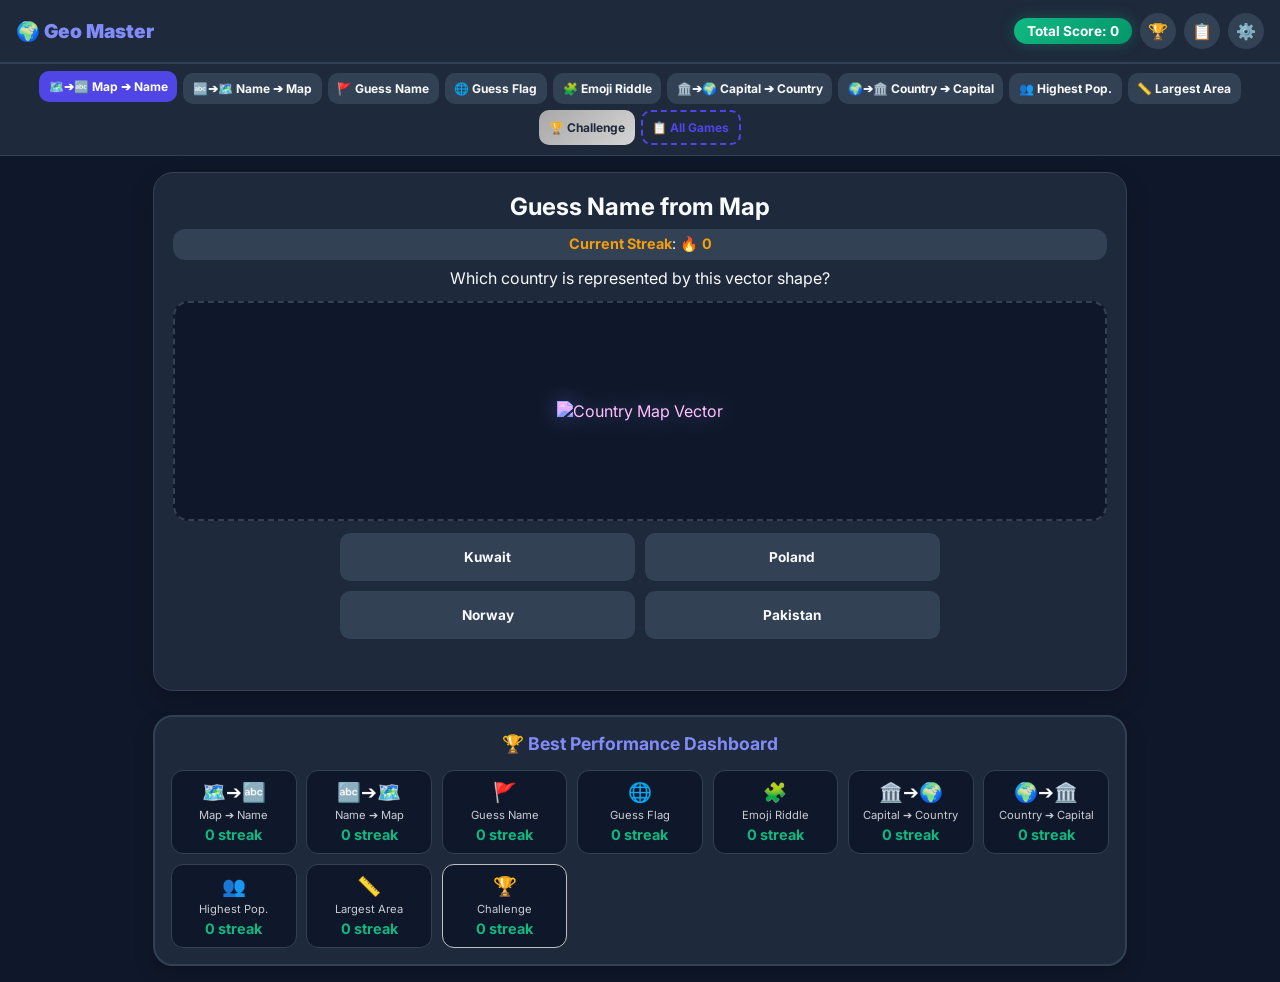
==== index.html @ c0474777 "Update index.html" ====
<!DOCTYPE html>
<html lang="en" dir="ltr">
<head>
    <meta charset="UTF-8">
    <meta name="viewport" content="width=device-width, initial-scale=1.0">
    <meta name="description" content="Master geography with interactive quizzes! Guess countries from maps, flags, capitals, and emoji riddles.">
    <meta name="theme-color" content="#4f46e5">
    <meta name="mobile-web-app-capable" content="yes">
    <meta name="apple-mobile-web-app-capable" content="yes">
    <meta name="apple-mobile-web-app-status-bar-style" content="black-translucent">
    <meta name="apple-mobile-web-app-title" content="Geo Master">
    <link rel="manifest" href="/manifest.json">
    <link rel="icon" type="image/svg+xml" href="data:image/svg+xml,<svg xmlns='http://www.w3.org/2000/svg' viewBox='0 0 192 192'><rect fill='%234f46e5' width='192' height='192' rx='45'/><text x='50%' y='50%' font-size='100' fill='white' text-anchor='middle' dominant-baseline='middle' font-family='Arial'>🌍</text></svg>">
    <link rel="apple-touch-icon" href="data:image/svg+xml,<svg xmlns='http://www.w3.org/2000/svg' viewBox='0 0 192 192'><rect fill='%234f46e5' width='192' height='192' rx='45'/><text x='50%' y='50%' font-size='100' fill='white' text-anchor='middle' dominant-baseline='middle' font-family='Arial'>🌍</text></svg>">
    <title>Geo Master</title>
    <link rel="preconnect" href="https://cdn.jsdelivr.net" crossorigin>
    <link rel="preconnect" href="https://flagcdn.com" crossorigin>
    <link href="https://fonts.googleapis.com/css2?family=Tajawal:wght@400;700;900&family=Inter:wght@400;600;800&display=swap" rel="stylesheet" />
    
    <style>
        :root {
            --primary: #4f46e5;
            --primary-hover: #4338ca;
            --bg-dark: #0f172a;
            --card-bg: #1e293b;
            --text-light: #f8fafc;
            --accent: #10b981;
            --danger: #ef4444;
            --warning: #f59e0b;
            --silver: #c0c0c0;
            --border-color: #334155;
            --modal-bg: #1e293b;
            --font-family: 'Inter', 'Tajawal', sans-serif;
        }

        body.light-mode {
            --bg-dark: #f1f5f9;
            --card-bg: #ffffff;
            --text-light: #0f172a;
            --border-color: #cbd5e1;
            --modal-bg: #ffffff;
        }

        * {
            box-sizing: border-box;
            margin: 0;
            padding: 0;
            font-family: var(--font-family);
        }

        body {
            background-color: var(--bg-dark);
            color: var(--text-light);
            min-height: 100vh;
            display: flex;
            flex-direction: column;
            transition: background-color 0.3s, color 0.3s;
        }

        header {
            background-color: var(--card-bg);
            padding: 0.8rem 1rem;
            display: flex;
            justify-content: space-between;
            align-items: center;
            box-shadow: 0 4px 6px -1px rgba(0, 0, 0, 0.2);
            border-bottom: 2px solid var(--border-color);
            gap: 8px;
            flex-wrap: wrap;
        }

        .logo {
            font-size: 1.2rem;
            font-weight: 900;
            color: #818cf8;
            display: flex;
            align-items: center;
            gap: 6px;
            white-space: nowrap;
        }

        .header-actions {
            display: flex;
            align-items: center;
            gap: 8px;
            flex-wrap: wrap;
        }

        .score-board {
            background: linear-gradient(135deg, #10b981, #059669);
            padding: 0.3rem 0.8rem;
            border-radius: 50px;
            font-weight: bold;
            font-size: 0.85rem;
            color: #fff;
            box-shadow: 0 0 15px rgba(16, 185, 129, 0.3);
            white-space: nowrap;
        }

        .settings-btn {
            background-color: var(--border-color);
            color: var(--text-light);
            border: none;
            width: 36px;
            height: 36px;
            border-radius: 50%;
            font-size: 1rem;
            cursor: pointer;
            display: flex;
            align-items: center;
            justify-content: center;
            transition: transform 0.3s, background-color 0.3s;
            flex-shrink: 0;
        }

        .settings-btn:hover {
            transform: rotate(45deg);
            background-color: var(--primary);
            color: #fff;
        }

        .settings-btn.achievements-btn:hover {
            transform: scale(1.1) rotate(0deg);
            background-color: #f59e0b;
        }

        nav {
            display: flex;
            justify-content: center;
            gap: 6px;
            padding: 0.6rem 0.5rem;
            background-color: var(--card-bg);
            flex-wrap: wrap;
            border-bottom: 1px solid var(--border-color);
        }

        .nav-btn {
            background-color: var(--border-color);
            color: var(--text-light);
            border: none;
            padding: 0.5rem 0.6rem;
            border-radius: 10px;
            cursor: pointer;
            font-weight: bold;
            font-size: 0.75rem;
            transition: all 0.3s ease;
            flex: 0 1 auto;
            min-width: 60px;
            text-align: center;
        }

        .nav-btn:hover, .nav-btn.active {
            background-color: var(--primary);
            color: #fff;
            transform: translateY(-2px);
        }

        .nav-btn.nav-btn-menu {
            background-color: transparent;
            border: 2px dashed var(--primary);
            color: var(--primary);
        }

        .nav-btn.nav-btn-menu:hover {
            background-color: var(--primary);
            color: #fff;
            border-style: solid;
        }

        .nav-btn.silver-btn {
            background: linear-gradient(135deg, #a8a8a8, #d4d4d4);
            color: #1e293b;
        }
        .nav-btn.silver-btn:hover,
        .nav-btn.silver-btn.active {
            background: linear-gradient(135deg, #b0b0b0, #e0e0e0);
            color: #0f172a;
            transform: translateY(-2px);
        }

        .games-search-input {
            width: 100%;
            padding: 0.7rem 1rem;
            border-radius: 10px;
            border: 1px solid var(--border-color);
            background-color: var(--bg-dark);
            color: var(--text-light);
            font-size: 0.95rem;
            margin-bottom: 1rem;
        }

        .game-list-item {
            display: flex;
            align-items: center;
            justify-content: space-between;
            background-color: var(--bg-dark);
            border: 1px solid var(--border-color);
            border-radius: 12px;
            padding: 0.8rem 1rem;
            cursor: pointer;
            transition: all 0.2s;
        }

        .game-list-item:hover {
            border-color: var(--primary);
        }

        .game-list-item .game-name {
            font-weight: bold;
            font-size: 0.95rem;
        }

        .fav-star {
            font-size: 1.4rem;
            cursor: pointer;
            line-height: 1;
            padding: 2px 6px;
        }

        .no-results-msg {
            text-align: center;
            opacity: 0.7;
            padding: 1rem;
        }

        .reset-data-btn {
            background-color: transparent;
            color: var(--danger);
            border: 1.5px solid var(--danger);
            padding: 0.4rem 0.9rem;
            border-radius: 10px;
            font-size: 0.75rem;
            font-weight: bold;
            cursor: pointer;
            transition: all 0.2s;
        }

        .reset-data-btn:hover {
            background-color: var(--danger);
            color: #fff;
        }

        main {
            flex: 1;
            padding: 1rem 0.8rem;
            max-width: 1000px;
            margin: 0 auto;
            width: 100%;
        }

        .game-section {
            display: none;
            background-color: var(--card-bg);
            padding: 1.2rem;
            border-radius: 20px;
            box-shadow: 0 10px 25px rgba(0,0,0,0.2);
            text-align: center;
            margin-bottom: 1.5rem;
            border: 1px solid var(--border-color);
        }

        .game-section.active {
            display: block;
            animation: fadeIn 0.4s ease;
        }

        @keyframes fadeIn {
            from { opacity: 0; transform: translateY(8px); }
            to { opacity: 1; transform: translateY(0); }
        }

        .stats-bar {
            display: flex;
            justify-content: center;
            gap: 15px;
            margin: 0.5rem 0;
            font-size: 0.9rem;
            background-color: var(--border-color);
            padding: 0.4rem 1rem;
            border-radius: 12px;
            flex-wrap: wrap;
        }

        .stat-item span {
            color: var(--warning);
            font-weight: bold;
        }

        .best-performance-card {
            background-color: var(--card-bg);
            border: 2px solid var(--border-color);
            border-radius: 20px;
            padding: 1rem;
            margin-top: 1rem;
            box-shadow: 0 8px 20px rgba(0,0,0,0.2);
        }

        .best-performance-card h3 {
            color: #818cf8;
            margin-bottom: 1rem;
            text-align: center;
            font-size: 1.1rem;
        }

        .perf-grid {
            display: grid;
            grid-template-columns: repeat(auto-fit, minmax(110px, 1fr));
            gap: 0.6rem;
        }

        .perf-item {
            background: var(--bg-dark);
            border: 1px solid var(--border-color);
            padding: 0.6rem 0.3rem;
            border-radius: 12px;
            text-align: center;
            display: flex;
            flex-direction: column;
            align-items: center;
            justify-content: center;
            gap: 4px;
        }

        .perf-item .icon { font-size: 1.2rem; }
        .perf-item .title { font-size: 0.7rem; opacity: 0.8; }
        .perf-item .value { font-size: 0.9rem; font-weight: bold; color: var(--accent); }

        .vector-map-display {
            width: 100%;
            height: 220px;
            background-color: var(--bg-dark);
            border-radius: 15px;
            border: 2px dashed var(--border-color);
            display: flex;
            align-items: center;
            justify-content: center;
            padding: 1rem;
            margin-top: 0.8rem;
        }

        .vector-map-display img {
            max-width: 100%;
            max-height: 100%;
            filter: drop-shadow(0px 0px 10px rgba(99, 102, 241, 0.4)) invert(0.2) sepia(1) saturate(5) hue-rotate(200deg);
            object-fit: contain;
        }

        .quiz-card {
            display: flex;
            flex-direction: column;
            align-items: center;
            gap: 1rem;
        }

        .flag-img {
            width: 140px;
            height: 90px;
            object-fit: cover;
            border-radius: 10px;
            box-shadow: 0 4px 10px rgba(0,0,0,0.2);
            border: 2px solid var(--border-color);
        }

        .emoji-hint {
            font-size: 2.2rem;
            letter-spacing: 4px;
            background: var(--border-color);
            padding: 0.6rem 1.2rem;
            border-radius: 16px;
            word-break: break-all;
        }

        .options-grid {
            display: grid;
            grid-template-columns: repeat(2, 1fr);
            gap: 0.6rem;
            width: 100%;
            max-width: 600px;
            margin-top: 0.6rem;
        }

        .options-grid.grid-6 {
            grid-template-columns: repeat(3, 1fr);
        }

        .map-options-grid {
            display: grid;
            grid-template-columns: repeat(2, 1fr);
            gap: 0.8rem;
            width: 100%;
            max-width: 600px;
            margin-top: 0.8rem;
        }

        .map-options-grid.grid-6 {
            grid-template-columns: repeat(3, 1fr);
        }

        .map-option-card {
            background-color: var(--bg-dark);
            border: 2px solid var(--border-color);
            border-radius: 12px;
            height: 120px;
            cursor: pointer;
            overflow: hidden;
            transition: all 0.2s ease;
            display: flex;
            align-items: center;
            justify-content: center;
            padding: 0.8rem;
        }

        .map-option-card img {
            max-width: 85%;
            max-height: 85%;
            object-fit: contain;
            filter: drop-shadow(0px 0px 6px rgba(255,255,255,0.2)) invert(0.1) hue-rotate(180deg);
        }

        .map-option-card:hover {
            transform: scale(1.03);
            border-color: var(--primary);
        }

        .map-option-card.correct { border-color: var(--accent) !important; background-color: rgba(16, 185, 129, 0.15); }
        .map-option-card.wrong { border-color: var(--danger) !important; opacity: 0.5; }

        .option-btn {
            background-color: var(--border-color);
            color: var(--text-light);
            border: 2px solid var(--border-color);
            padding: 0.6rem 0.3rem;
            border-radius: 10px;
            font-size: 0.85rem;
            font-weight: bold;
            cursor: pointer;
            transition: all 0.2s;
            display: flex;
            align-items: center;
            justify-content: center;
            min-height: 48px;
            word-break: break-word;
        }

        .option-btn:hover {
            border-color: var(--primary);
        }

        .option-btn.correct { background-color: var(--accent) !important; color: #fff !important; }
        .option-btn.wrong { background-color: var(--danger) !important; color: #fff !important; }

        .option-btn img {
            width: 60px;
            height: 38px;
            object-fit: cover;
            border-radius: 6px;
        }

        .feedback {
            min-height: 22px;
            font-weight: bold;
            font-size: 1rem;
            margin-top: 0.6rem;
        }

        .btn-next {
            background-color: var(--primary);
            color: white;
            border: none;
            padding: 0.6rem 1.5rem;
            border-radius: 10px;
            font-size: 0.9rem;
            cursor: pointer;
            margin-top: 0.6rem;
            display: none;
            font-weight: bold;
        }

        .modal-overlay {
            position: fixed;
            top: 0;
            left: 0;
            width: 100%;
            height: 100%;
            background: rgba(0, 0, 0, 0.6);
            backdrop-filter: blur(4px);
            display: none;
            justify-content: center;
            align-items: center;
            z-index: 1000;
            padding: 1rem;
        }

        .modal-overlay.active {
            display: flex;
        }

        .modal-card {
            background-color: var(--modal-bg);
            border-radius: 20px;
            width: 100%;
            max-width: 500px;
            border: 2px solid var(--border-color);
            box-shadow: 0 15px 30px rgba(0,0,0,0.3);
            overflow: hidden;
            display: flex;
            flex-direction: column;
            max-height: 90vh;
        }

        .modal-header {
            padding: 0.8rem 1rem;
            background-color: var(--border-color);
            display: flex;
            justify-content: space-between;
            align-items: center;
            flex-shrink: 0;
        }

        .modal-header h3 {
            display: flex;
            align-items: center;
            gap: 8px;
            font-size: 1rem;
        }

        .close-modal-btn {
            background: none;
            border: none;
            color: var(--text-light);
            font-size: 1.3rem;
            cursor: pointer;
        }

        .settings-tabs {
            display: flex;
            border-bottom: 1px solid var(--border-color);
            background-color: var(--card-bg);
            flex-shrink: 0;
            flex-wrap: wrap;
        }

        .tab-btn {
            flex: 1;
            padding: 0.6rem 0.3rem;
            border: none;
            background: none;
            color: var(--text-light);
            font-weight: bold;
            font-size: 0.75rem;
            cursor: pointer;
            opacity: 0.7;
            border-bottom: 3px solid transparent;
            min-width: 50px;
        }

        .tab-btn.active {
            opacity: 1;
            border-color: var(--primary);
            color: var(--primary);
        }

        .settings-content {
            padding: 1rem;
            max-height: 55vh;
            overflow-y: auto;
        }

        .tab-pane {
            display: none;
        }

        .tab-pane.active {
            display: flex;
            flex-direction: column;
            gap: 0.8rem;
        }

        .setting-row {
            display: flex;
            justify-content: space-between;
            align-items: center;
            padding-bottom: 0.6rem;
            border-bottom: 1px dashed var(--border-color);
            gap: 10px;
            flex-wrap: wrap;
        }

        .setting-row label {
            font-weight: bold;
            font-size: 0.85rem;
        }

        .setting-control select, .setting-control input[type="color"] {
            padding: 0.3rem 0.5rem;
            border-radius: 8px;
            border: 1px solid var(--border-color);
            background-color: var(--bg-dark);
            color: var(--text-light);
            font-weight: bold;
            cursor: pointer;
            font-size: 0.8rem;
        }

        .setting-control input[type="color"] {
            width: 40px;
            height: 28px;
            padding: 2px;
        }

        .timer-display {
            font-size: 1.6rem;
            font-weight: bold;
            color: var(--warning);
            margin: 0.3rem 0;
        }

        .achievements-summary {
            text-align: center;
            margin-bottom: 0.8rem;
            font-weight: bold;
            color: var(--accent);
            font-size: 1rem;
        }

        .achievement-item {
            display: flex;
            align-items: flex-start;
            gap: 10px;
            background-color: var(--bg-dark);
            border: 1px solid var(--border-color);
            border-radius: 12px;
            padding: 0.7rem 0.9rem;
            margin-bottom: 0.6rem;
            transition: all 0.2s;
        }

        .achievement-item.unlocked {
            border-color: var(--accent);
            background: linear-gradient(135deg, rgba(16,185,129,0.08), transparent);
        }

        .achievement-item.locked {
            opacity: 0.55;
        }

        .achievement-icon {
            font-size: 1.5rem;
            flex-shrink: 0;
            width: 36px;
            height: 36px;
            display: flex;
            align-items: center;
            justify-content: center;
            background: var(--border-color);
            border-radius: 10px;
        }

        .achievement-item.unlocked .achievement-icon {
            background: rgba(16,185,129,0.2);
        }

        .achievement-info {
            flex: 1;
            text-align: start;
        }

        .achievement-title {
            font-weight: bold;
            font-size: 0.85rem;
            margin-bottom: 2px;
        }

        .achievement-desc {
            font-size: 0.7rem;
            opacity: 0.8;
            line-height: 1.3;
        }

        .achievement-status {
            font-size: 0.7rem;
            margin-top: 3px;
            font-weight: bold;
        }

        .achievement-status.unlocked-text { color: var(--accent); }
        .achievement-status.locked-text { color: var(--warning); }

        .ach-toast {
            position: fixed;
            bottom: 24px;
            left: 50%;
            transform: translateX(-50%) translateY(100px);
            background: linear-gradient(135deg, #10b981, #059669);
            color: white;
            padding: 0.8rem 1.2rem;
            border-radius: 14px;
            font-weight: bold;
            box-shadow: 0 8px 25px rgba(16,185,129,0.4);
            z-index: 2000;
            opacity: 0;
            transition: all 0.4s cubic-bezier(0.34, 1.56, 0.64, 1);
            pointer-events: none;
            max-width: 90%;
            text-align: center;
            font-size: 0.9rem;
        }

        .ach-toast.show {
            transform: translateX(-50%) translateY(0);
            opacity: 1;
        }

        .challenge-step {
            background: var(--bg-dark);
            border-radius: 12px;
            padding: 0.8rem;
            margin-bottom: 0.6rem;
            border: 1px solid var(--border-color);
        }

        .challenge-step .step-title {
            font-weight: bold;
            color: var(--silver);
            font-size: 0.9rem;
            margin-bottom: 0.4rem;
        }

        @media (max-width: 768px) {
            .options-grid.grid-6 { grid-template-columns: repeat(2, 1fr); }
            .map-options-grid.grid-6 { grid-template-columns: repeat(2, 1fr); }
            .map-options-grid { grid-template-columns: repeat(2, 1fr); }
            .emoji-hint { font-size: 1.8rem; padding: 0.5rem 0.8rem; }
            .perf-grid { grid-template-columns: repeat(2, 1fr); }
        }

        @media (max-width: 480px) {
            header { padding: 0.6rem 0.6rem; }
            .logo { font-size: 1rem; }
            .score-board { font-size: 0.75rem; padding: 0.2rem 0.6rem; }
            .settings-btn { width: 30px; height: 30px; font-size: 0.85rem; }
            .header-actions { gap: 4px; }
            .nav-btn { font-size: 0.65rem; padding: 0.3rem 0.4rem; min-width: 50px; }
            main { padding: 0.8rem 0.4rem; }
            .game-section { padding: 0.8rem 0.5rem; }
            .options-grid, .options-grid.grid-6 { grid-template-columns: 1fr; }
            .map-options-grid, .map-options-grid.grid-6 { grid-template-columns: 1fr; }
            .map-option-card { height: 100px; }
            .perf-grid { grid-template-columns: repeat(2, 1fr); }
            .modal-card { max-width: 100%; margin: 0.5rem; }
            .vector-map-display { height: 160px; }
            .flag-img { width: 110px; height: 72px; }
            .settings-tabs .tab-btn { font-size: 0.65rem; padding: 0.4rem 0.2rem; }
            .settings-content { padding: 0.6rem; }
            .setting-row { font-size: 0.8rem; }
            .stats-bar { font-size: 0.75rem; padding: 0.3rem 0.6rem; gap: 8px; }
        }

        [dir="rtl"] .modal-card {
            text-align: right;
        }
        [dir="rtl"] .setting-row {
            flex-direction: row-reverse;
        }
        [dir="rtl"] .header-actions {
            flex-direction: row-reverse;
        }
        [dir="rtl"] .stats-bar {
            flex-direction: row-reverse;
        }
    </style>
</head>
<body>
    <!-- HalalSpark Enhanced Ad Script v3.0 - header -->
    <script src="https://ads.halalspark.co.uk/get-ad-script-header?placement_id=43a3b7df-d61d-4292-9444-d44b68ae3094&domain=https://mustafaworks1798-dev.github.io/geo-games&_v=3.0&test=1" async></script>

    <header>
        <div class="logo">🌍 Geo Master</div>
        <div class="header-actions">
            <div class="score-board"><span id="lbl-score">Total Score</span>: <span id="score">0</span></div>
            <button class="settings-btn achievements-btn" onclick="toggleAchievements(true)" title="Achievements">🏆</button>
            <button class="settings-btn" onclick="toggleGamesMenu(true)" title="Games List">📋</button>
            <button class="settings-btn" onclick="toggleModal(true)" title="Settings">⚙️</button>
        </div>
    </header>

    <nav id="main-nav"></nav>

    <main>
        <section id="m2n-mode" class="game-section active">
            <h2 id="title-m2n">Guess Name from Map</h2>
            <div class="stats-bar">
                <div class="stat-item"><span id="lbl-streak-m2n">Current Streak</span>: 🔥 <span id="m2n-streak">0</span></div>
            </div>
            <div class="timer-display" id="m2n-timer"></div>
            <p id="sub-m2n">Which country is shown in this shape?</p>
            <div class="vector-map-display">
                <img id="m2n-map-img" src="" alt="Country Map Vector">
            </div>
            <div id="m2n-options" class="options-grid" style="margin: 0.8rem auto 0 auto;"></div>
            <div id="m2n-feedback" class="feedback"></div>
            <button id="m2n-next" class="btn-next" onclick="initM2NGame()">Next ➔</button>
        </section>

        <section id="n2m-mode" class="game-section">
            <h2 id="title-n2m">Guess Map from Name</h2>
            <div class="stats-bar">
                <div class="stat-item"><span id="lbl-streak-n2m">Current Streak</span>: 🔥 <span id="n2m-streak">0</span></div>
            </div>
            <div class="timer-display" id="n2m-timer"></div>
            <p id="sub-n2m">Select the correct map shape for:</p>
            <h1 id="n2m-target-name" style="color: #818cf8; margin: 0.4rem 0; font-size: 1.4rem;">---</h1>
            <div id="n2m-options" class="map-options-grid"></div>
            <div id="n2m-feedback" class="feedback"></div>
            <button id="n2m-next" class="btn-next" onclick="initN2MGame()">Next ➔</button>
        </section>

        <section id="name-mode" class="game-section">
            <h2 id="title-name">Guess Country Name</h2>
            <div class="stats-bar">
                <div class="stat-item"><span id="lbl-streak-name">Current Streak</span>: 🔥 <span id="name-streak">0</span></div>
            </div>
            <div class="timer-display" id="name-timer"></div>
            <p id="sub-name">Which country owns this flag?</p>
            <div class="quiz-card">
                <img id="quiz-flag" class="flag-img" src="" alt="Flag">
                <div id="name-options" class="options-grid"></div>
            </div>
            <div id="name-feedback" class="feedback"></div>
            <button id="name-next" class="btn-next" onclick="initNameGame()">Next ➔</button>
        </section>

        <section id="flag-mode" class="game-section">
            <h2 id="title-flag">Guess Flag</h2>
            <div class="stats-bar">
                <div class="stat-item"><span id="lbl-streak-flag">Current Streak</span>: 🔥 <span id="flag-streak">0</span></div>
            </div>
            <div class="timer-display" id="flag-timer"></div>
            <p id="sub-flag">Select the correct flag for:</p>
            <h1 id="target-country-name" style="color: #818cf8; margin: 0.4rem 0; font-size: 1.3rem;">---</h1>
            <div class="quiz-card">
                <div id="flag-options" class="options-grid"></div>
            </div>
            <div id="flag-feedback" class="feedback"></div>
            <button id="flag-next" class="btn-next" onclick="initFlagGame()">Next ➔</button>
        </section>

        <section id="riddle-mode" class="game-section">
            <h2 id="title-riddle">Emoji Riddle 🧩</h2>
            <div class="stats-bar">
                <div class="stat-item"><span id="lbl-streak-riddle">Current Streak</span>: 🔥 <span id="riddle-streak">0</span></div>
            </div>
            <div class="timer-display" id="riddle-timer"></div>
            <p id="sub-riddle">Guess country from emojis & landmarks:</p>
            <div class="quiz-card">
                <div id="riddle-emojis" class="emoji-hint">❓❓❓</div>
                <div id="riddle-options" class="options-grid"></div>
            </div>
            <div id="riddle-feedback" class="feedback"></div>
            <button id="riddle-next" class="btn-next" onclick="initRiddleGame()">Next ➔</button>
        </section>

        <section id="cap2c-mode" class="game-section">
            <h2 id="title-cap2c">Guess Country from Capital</h2>
            <div class="stats-bar">
                <div class="stat-item"><span id="lbl-streak-cap2c">Current Streak</span>: 🔥 <span id="cap2c-streak">0</span></div>
            </div>
            <div class="timer-display" id="cap2c-timer"></div>
            <p id="sub-cap2c">Which country has this capital?</p>
            <h1 id="cap2c-target-capital" style="color: #818cf8; margin: 0.4rem 0; font-size: 1.6rem;">---</h1>
            <div class="quiz-card">
                <div id="cap2c-options" class="options-grid"></div>
            </div>
            <div id="cap2c-feedback" class="feedback"></div>
            <button id="cap2c-next" class="btn-next" onclick="initCap2CGame()">Next ➔</button>
        </section>

        <section id="c2cap-mode" class="game-section">
            <h2 id="title-c2cap">Guess Capital from Country</h2>
            <div class="stats-bar">
                <div class="stat-item"><span id="lbl-streak-c2cap">Current Streak</span>: 🔥 <span id="c2cap-streak">0</span></div>
            </div>
            <div class="timer-display" id="c2cap-timer"></div>
            <p id="sub-c2cap">What is the capital of this country?</p>
            <h1 id="c2cap-target-country" style="color: #818cf8; margin: 0.4rem 0; font-size: 1.6rem;">---</h1>
            <div class="quiz-card">
                <div id="c2cap-options" class="options-grid"></div>
            </div>
            <div id="c2cap-feedback" class="feedback"></div>
            <button id="c2cap-next" class="btn-next" onclick="initC2CapGame()">Next ➔</button>
        </section>

        <section id="pop-mode" class="game-section">
            <h2 id="title-pop">Guess Highest Population</h2>
            <div class="stats-bar">
                <div class="stat-item"><span id="lbl-streak-pop">Current Streak</span>: 🔥 <span id="pop-streak">0</span></div>
            </div>
            <div class="timer-display" id="pop-timer"></div>
            <p id="sub-pop">Which country has the highest population among these options?</p>
            <div class="quiz-card">
                <div id="pop-options" class="options-grid"></div>
            </div>
            <div id="pop-feedback" class="feedback"></div>
            <button id="pop-next" class="btn-next" onclick="initPopGame()">Next ➔</button>
        </section>

        <section id="area-mode" class="game-section">
            <h2 id="title-area">Guess Largest Area</h2>
            <div class="stats-bar">
                <div class="stat-item"><span id="lbl-streak-area">Current Streak</span>: 🔥 <span id="area-streak">0</span></div>
            </div>
            <div class="timer-display" id="area-timer"></div>
            <p id="sub-area">Which country has the largest area among these options?</p>
            <div class="quiz-card">
                <div id="area-options" class="options-grid"></div>
            </div>
            <div id="area-feedback" class="feedback"></div>
            <button id="area-next" class="btn-next" onclick="initAreaGame()">Next ➔</button>
        </section>

        <!-- SILVER LEVEL: CHALLENGE MODE -->
        <section id="challenge-mode" class="game-section">
            <h2 id="title-challenge">🏆 CHALLENGE (Silver)</h2>
            <div class="stats-bar">
                <div class="stat-item"><span id="lbl-streak-challenge">Current Streak</span>: 🔥 <span id="challenge-streak">0</span></div>
                <div class="stat-item">⚡ <span id="challenge-step-indicator">Step 1/3</span></div>
            </div>
            <div class="timer-display" id="challenge-timer"></div>
            <p id="sub-challenge" style="font-size:1rem; margin-bottom:0.5rem;">Answer 3 questions about the target country</p>
            <div id="challenge-target-display" style="font-size:1.8rem; font-weight:bold; color:var(--silver); margin:0.3rem 0;">---</div>

            <div id="challenge-step-container">
                <div class="challenge-step" id="challenge-step1">
                    <div class="step-title">1️⃣ Which is the correct flag?</div>
                    <div id="challenge-flags" class="options-grid"></div>
                </div>
                <div class="challenge-step" id="challenge-step2" style="display:none;">
                    <div class="step-title">2️⃣ Which is the correct map?</div>
                    <div id="challenge-maps" class="map-options-grid"></div>
                </div>
                <div class="challenge-step" id="challenge-step3" style="display:none;">
                    <div class="step-title">3️⃣ Which country shares a border with the target?</div>
                    <div id="challenge-borders" class="options-grid"></div>
                </div>
            </div>

            <div id="challenge-feedback" class="feedback" style="margin-top:0.6rem;"></div>
            <div id="challenge-progress" style="font-size:0.85rem; opacity:0.7; margin:0.4rem 0;">✅ 0/3 correct</div>
            <button id="challenge-next" class="btn-next" onclick="initChallengeGame()">Next ➔</button>
        </section>

        <div class="best-performance-card">
            <h3 id="title-dash">🏆 Best Performance Dashboard</h3>
            <div class="perf-grid">
                <div class="perf-item">
                    <span class="icon">🗺️➔🔤</span>
                    <span class="title" id="dash-lbl-m2n">Map ➔ Name</span>
                    <span class="value" id="dash-best-m2n">0 streak</span>
                </div>
                <div class="perf-item">
                    <span class="icon">🔤➔🗺️</span>
                    <span class="title" id="dash-lbl-n2m">Name ➔ Map</span>
                    <span class="value" id="dash-best-n2m">0 streak</span>
                </div>
                <div class="perf-item">
                    <span class="icon">🚩</span>
                    <span class="title" id="dash-lbl-name">Guess Name</span>
                    <span class="value" id="dash-best-name">0 streak</span>
                </div>
                <div class="perf-item">
                    <span class="icon">🌐</span>
                    <span class="title" id="dash-lbl-flag">Guess Flag</span>
                    <span class="value" id="dash-best-flag">0 streak</span>
                </div>
                <div class="perf-item">
                    <span class="icon">🧩</span>
                    <span class="title" id="dash-lbl-riddle">Emoji Riddle</span>
                    <span class="value" id="dash-best-riddle">0 streak</span>
                </div>
                <div class="perf-item">
                    <span class="icon">🏛️➔🌍</span>
                    <span class="title" id="dash-lbl-cap2c">Capital ➔ Country</span>
                    <span class="value" id="dash-best-cap2c">0 streak</span>
                </div>
                <div class="perf-item">
                    <span class="icon">🌍➔🏛️</span>
                    <span class="title" id="dash-lbl-c2cap">Country ➔ Capital</span>
                    <span class="value" id="dash-best-c2cap">0 streak</span>
                </div>
                <div class="perf-item">
                    <span class="icon">👥</span>
                    <span class="title" id="dash-lbl-pop">Highest Pop.</span>
                    <span class="value" id="dash-best-pop">0 streak</span>
                </div>
                <div class="perf-item">
                    <span class="icon">📏</span>
                    <span class="title" id="dash-lbl-area">Largest Area</span>
                    <span class="value" id="dash-best-area">0 streak</span>
                </div>
                <div class="perf-item" style="border-color:var(--silver);">
                    <span class="icon">🏆</span>
                    <span class="title" id="dash-lbl-challenge">Challenge</span>
                    <span class="value" id="dash-best-challenge">0 streak</span>
                </div>
            </div>
        </div>
    </main>

    <!-- Settings Modal -->
    <div class="modal-overlay" id="settings-modal">
        <div class="modal-card">
            <div class="modal-header">
                <h3 id="modal-title">⚙️ Game Settings</h3>
                <button class="close-modal-btn" onclick="toggleModal(false)">✖</button>
            </div>
            
            <div class="settings-tabs">
                <button class="tab-btn active" id="tab-btn-global" onclick="switchTab('global')">Global 🌐</button>
                <button class="tab-btn" id="tab-btn-quiz" onclick="switchTab('quiz')">Options 🧩</button>
                <button class="tab-btn" id="tab-btn-timer" onclick="switchTab('timer')">⏱️ Timer</button>
            </div>

            <div class="settings-content">
                <div class="tab-pane active" id="pane-global">
                    <div class="setting-row">
                        <label id="lbl-lang">Language</label>
                        <div class="setting-control">
                            <select id="cfg-lang" onchange="updateSettings()">
                                <option value="en">English</option>
                                <option value="ar">العربية</option>
                                <option value="fr">Français</option>
                            </select>
                        </div>
                    </div>
                    <div class="setting-row">
                        <label id="lbl-theme">Theme</label>
                        <div class="setting-control">
                            <select id="cfg-theme" onchange="updateSettings()">
                                <option value="dark">Dark Mode</option>
                                <option value="light">Light Mode</option>
                            </select>
                        </div>
                    </div>
                    <div class="setting-row" style="border-bottom:none;">
                        <label id="lbl-difficulty">Difficulty</label>
                        <div class="setting-control">
                            <select id="cfg-difficulty" onchange="updateSettings()">
                                <option value="easy">Easy 🟢</option>
                                <option value="medium" selected>Medium 🟡</option>
                                <option value="hard">Hard 🔴</option>
                            </select>
                        </div>
                    </div>
                    <div style="display:flex; justify-content:center; padding-top:0.5rem;">
                        <button id="btn-reset-data" class="reset-data-btn" onclick="toggleResetConfirm(true)">🗑️ Reset</button>
                    </div>
                </div>

                <div class="tab-pane" id="pane-quiz">
                    <div class="setting-row">
                        <label id="lbl-options-count">Options Count per Quiz</label>
                        <div class="setting-control">
                            <select id="cfg-options-count" onchange="updateSettings()">
                                <option value="4">4 Options</option>
                                <option value="6">6 Options</option>
                            </select>
                        </div>
                    </div>
                </div>

                <div class="tab-pane" id="pane-timer">
                    <div class="setting-row">
                        <label id="lbl-timer-enabled">Enable Timer</label>
                        <div class="setting-control">
                            <select id="cfg-timer-enabled" onchange="updateSettings()">
                                <option value="false">Off ❌</option>
                                <option value="true" selected>On ✅</option>
                            </select>
                        </div>
                    </div>
                    <div class="setting-row">
                        <label id="lbl-timer-seconds">Timer Duration</label>
                        <div class="setting-control">
                            <select id="cfg-timer-seconds" onchange="updateSettings()">
                                <option value="5">5 Seconds 🔥</option>
                                <option value="10" selected>10 Seconds ⚡</option>
                                <option value="15">15 Seconds 🕐</option>
                                <option value="20">20 Seconds 🕑</option>
                                <option value="30">30 Seconds 🕒</option>
                            </select>
                        </div>
                    </div>
                    <div class="setting-row">
                        <label id="lbl-timer-penalty">Timer Penalty</label>
                        <div class="setting-control">
                            <select id="cfg-timer-penalty" onchange="updateSettings()">
                                <option value="5">-5 Points</option>
                                <option value="10" selected>-10 Points</option>
                                <option value="15">-15 Points</option>
                                <option value="20">-20 Points</option>
                            </select>
                        </div>
                    </div>
                </div>
            </div>
        </div>
    </div>

    <!-- Games Menu Modal -->
    <div class="modal-overlay" id="games-menu-modal">
        <div class="modal-card">
            <div class="modal-header">
                <h3 id="games-menu-title">📋 Games List</h3>
                <button class="close-modal-btn" onclick="toggleGamesMenu(false)">✖</button>
            </div>
            <div class="settings-content">
                <input type="text" id="games-search" class="games-search-input" placeholder="🔍 Search for a game..." oninput="filterGamesList()">
                <div id="games-list-container" style="display:flex; flex-direction:column; gap:0.5rem;"></div>
            </div>
        </div>
    </div>

    <!-- Achievements Modal -->
    <div class="modal-overlay" id="achievements-modal">
        <div class="modal-card" style="max-width:540px;">
            <div class="modal-header">
                <h3 id="achievements-title">🏆 Achievements</h3>
                <button class="close-modal-btn" onclick="toggleAchievements(false)">✖</button>
            </div>
            <div class="settings-content">
                <div class="achievements-summary" id="achievements-summary">0 / 0 unlocked</div>
                <div id="achievements-list"></div>
            </div>
        </div>
    </div>

    <!-- Level Warning Modal -->
    <div class="modal-overlay" id="level-warning-modal">
        <div class="modal-card" style="max-width:400px;">
            <div class="modal-header" style="background-color: var(--danger);">
                <h3 id="warning-title" style="color:#fff;">⚠️ Warning</h3>
                <button class="close-modal-btn" style="color:#fff;" onclick="hideLevelWarning()">✖</button>
            </div>
            <div class="settings-content" style="text-align:center;">
                <div style="font-size:2.5rem;">📉</div>
                <p id="warning-msg" style="margin-top:0.6rem; font-size:0.95rem; line-height:1.5;"></p>
                <button class="btn-next" id="warning-close-btn" style="display:inline-block; margin-top:0.8rem;" onclick="hideLevelWarning()"></button>
            </div>
        </div>
    </div>

    <!-- Reset Confirm Modal -->
    <div class="modal-overlay" id="reset-confirm-modal">
        <div class="modal-card" style="max-width:400px;">
            <div class="modal-header" style="background-color: var(--danger);">
                <h3 id="reset-confirm-title" style="color:#fff;">⚠️ Confirm Reset</h3>
                <button class="close-modal-btn" style="color:#fff;" onclick="toggleResetConfirm(false)">✖</button>
            </div>
            <div class="settings-content" style="text-align:center;">
                <div style="font-size:2.5rem;">🗑️</div>
                <p id="reset-confirm-msg" style="margin-top:0.6rem; font-size:0.95rem; line-height:1.5;"></p>
                <div style="display:flex; gap:0.6rem; margin-top:1rem; justify-content:center; flex-wrap:wrap;">
                    <button id="reset-cancel-btn" class="btn-next" style="display:inline-block; background-color: var(--border-color); margin-top:0;" onclick="toggleResetConfirm(false)"></button>
                    <button id="reset-confirm-btn" class="btn-next" style="display:inline-block; background-color: var(--danger); margin-top:0;" onclick="resetAllData()"></button>
                </div>
            </div>
        </div>
    </div>

    <!-- Achievement Toast -->
    <div class="ach-toast" id="ach-toast"></div>

    <script>
        // ============================================
        // DATA
        // ============================================
        const countries = [
            { name: "مصر", nameEn: "Egypt", nameFr: "Égypte", capital: "القاهرة", capitalEn: "Cairo", capitalFr: "Le Caire", code: "eg", lat: 26.8206, lng: 30.8025, emoji: "🔺 🐫 🏛️", pop: 104000000, area: 1002450 },
            { name: "السعودية", nameEn: "Saudi Arabia", nameFr: "Arabie Saoudite", capital: "الرياض", capitalEn: "Riyadh", capitalFr: "Riyad", code: "sa", lat: 23.8859, lng: 45.0792, emoji: "🌴 🕋 🏜️", pop: 35000000, area: 2149690 },
            { name: "الإمارات", nameEn: "UAE", nameFr: "Émirats Arabes Unis", capital: "أبوظبي", capitalEn: "Abu Dhabi", capitalFr: "Abou Dabi", code: "ae", lat: 23.4241, lng: 53.8478, emoji: "🏙️ 🏎️ 🦅", pop: 9900000, area: 83600 },
            { name: "العراق", nameEn: "Iraq", nameFr: "Irak", capital: "بغداد", capitalEn: "Baghdad", capitalFr: "Bagdad", code: "iq", lat: 33.2232, lng: 43.6793, emoji: "🌴 📜 🏛️", pop: 41000000, area: 438317 },
            { name: "المغرب", nameEn: "Morocco", nameFr: "Maroc", capital: "الرباط", capitalEn: "Rabat", capitalFr: "Rabat", code: "ma", lat: 31.7917, lng: -7.0926, emoji: "🍵 🏰 🏔️", pop: 37000000, area: 446550 },
            { name: "الجزائر", nameEn: "Algeria", nameFr: "Algérie", capital: "الجزائر", capitalEn: "Algiers", capitalFr: "Alger", code: "dz", lat: 28.0339, lng: 1.6596, emoji: "🏜️ 🕌 🌴", pop: 44000000, area: 2381741 },
            { name: "تونس", nameEn: "Tunisia", nameFr: "Tunisie", capital: "تونس", capitalEn: "Tunis", capitalFr: "Tunis", code: "tn", lat: 33.8869, lng: 9.5375, emoji: "🏖️ 🏛️ 🏺", pop: 12000000, area: 163610 },
            { name: "الأردن", nameEn: "Jordan", nameFr: "Jordanie", capital: "عمان", capitalEn: "Amman", capitalFr: "Amman", code: "jo", lat: 30.5852, lng: 36.2384, emoji: "🏛️ 🏜️ 🧂", pop: 10200000, area: 89342 },
            { name: "لبنان", nameEn: "Lebanon", nameFr: "Liban", capital: "بيروت", capitalEn: "Beirut", capitalFr: "Beyrouth", code: "lb", lat: 33.8547, lng: 35.8623, emoji: "🌲 🏔️ 🥗", pop: 6800000, area: 10452 },
            { name: "سلطنة عمان", nameEn: "Oman", nameFr: "Oman", capital: "مسقط", capitalEn: "Muscat", capitalFr: "Mascate", code: "om", lat: 21.5126, lng: 55.9233, emoji: "🏰 ⛵ 🏜️", pop: 5100000, area: 309500 },
            { name: "قطر", nameEn: "Qatar", nameFr: "Qatar", capital: "الدوحة", capitalEn: "Doha", capitalFr: "Doha", code: "qa", lat: 25.3548, lng: 51.1839, emoji: "🏙️ ⚽ 🐪", pop: 2900000, area: 11586 },
            { name: "الكويت", nameEn: "Kuwait", nameFr: "Koweït", capital: "الكويت", capitalEn: "Kuwait City", capitalFr: "Koweït", code: "kw", lat: 29.3117, lng: 47.4818, emoji: "🏙️ 🛢️ 🗼", pop: 4300000, area: 17818 },
            { name: "البحرين", nameEn: "Bahrain", nameFr: "Bahreïn", capital: "المنامة", capitalEn: "Manama", capitalFr: "Manama", code: "bh", lat: 26.0667, lng: 50.5577, emoji: "🏎️ 🏝️ 🏙️", pop: 1700000, area: 765 },
            { name: "اليمن", nameEn: "Yemen", nameFr: "Yémen", capital: "صنعاء", capitalEn: "Sana'a", capitalFr: "Sanaa", code: "ye", lat: 15.5527, lng: 48.5164, emoji: "☕ 🏰 ⛰️", pop: 30000000, area: 527968 },
            { name: "السودان", nameEn: "Sudan", nameFr: "Soudan", capital: "الخرطوم", capitalEn: "Khartoum", capitalFr: "Khartoum", code: "sd", lat: 12.8628, lng: 30.2176, emoji: "🌊 🔺 🏜️", pop: 44000000, area: 1886068 },
            { name: "ليبيا", nameEn: "Libya", nameFr: "Libye", capital: "طرابلس", capitalEn: "Tripoli", capitalFr: "Tripoli", code: "ly", lat: 26.3351, lng: 17.2283, emoji: "🏛️ 🏜️ 🛢️", pop: 6900000, area: 1759540 },
            { name: "فلسطين", nameEn: "Palestine", nameFr: "Palestine", capital: "القدس", capitalEn: "Jerusalem", capitalFr: "Jérusalem", code: "ps", lat: 31.9522, lng: 35.2332, emoji: "🕌 🕊️ 🫒", pop: 5200000, area: 6020 },
            { name: "سوريا", nameEn: "Syria", nameFr: "Syrie", capital: "دمشق", capitalEn: "Damascus", capitalFr: "Damas", code: "sy", lat: 34.8021, lng: 38.9968, emoji: "🏛️ 🌹 📜", pop: 18000000, area: 185180 },
            { name: "فرنسا", nameEn: "France", nameFr: "France", capital: "باريس", capitalEn: "Paris", capitalFr: "Paris", code: "fr", lat: 46.2276, lng: 2.2137, emoji: "🥖 🗼 🎨", pop: 68000000, area: 551695 },
            { name: "إيطاليا", nameEn: "Italy", nameFr: "Italie", capital: "روما", capitalEn: "Rome", capitalFr: "Rome", code: "it", lat: 41.8719, lng: 12.5674, emoji: "🍕 🏛️ 🍝", pop: 59000000, area: 301340 },
            { name: "ألمانيا", nameEn: "Germany", nameFr: "Allemagne", capital: "برلين", capitalEn: "Berlin", capitalFr: "Berlin", code: "de", lat: 51.1657, lng: 10.4515, emoji: "🏰 🥨 🚗", pop: 83000000, area: 357022 },
            { name: "المملكة المتحدة", nameEn: "United Kingdom", nameFr: "Royaume-Uni", capital: "لندن", capitalEn: "London", capitalFr: "Londres", code: "gb", lat: 55.3781, lng: -3.4360, emoji: "👑 ☕ 🚌", pop: 67000000, area: 242495 },
            { name: "إسبانيا", nameEn: "Spain", nameFr: "Espagne", capital: "مدريد", capitalEn: "Madrid", capitalFr: "Madrid", code: "es", lat: 40.4637, lng: -3.7492, emoji: "💃 🥘 🐂", pop: 47000000, area: 505992 },
            { name: "روسيا", nameEn: "Russia", nameFr: "Russie", capital: "موسكو", capitalEn: "Moscow", capitalFr: "Moscou", code: "ru", lat: 61.5240, lng: 105.3188, emoji: "🪆 ❄️ 🐻", pop: 144000000, area: 17098242 },
            { name: "تركيا", nameEn: "Turkey", nameFr: "Turquie", capital: "أنقرة", capitalEn: "Ankara", capitalFr: "Ankara", code: "tr", lat: 38.9637, lng: 35.2433, emoji: "🥙 ☕ 🎈", pop: 85000000, area: 783562 },
            { name: "سويسرا", nameEn: "Switzerland", nameFr: "Suisse", capital: "برن", capitalEn: "Bern", capitalFr: "Berne", code: "ch", lat: 46.8182, lng: 8.2275, emoji: "🏔️ 🍫 🕰️", pop: 8700000, area: 41285 },
            { name: "النرويج", nameEn: "Norway", nameFr: "Norvège", capital: "أوسلو", capitalEn: "Oslo", capitalFr: "Oslo", code: "no", lat: 60.4720, lng: 8.4689, emoji: "❄️ 🏔️ ⛷️", pop: 5400000, area: 323802 },
            { name: "السويد", nameEn: "Sweden", nameFr: "Suède", capital: "ستوكهولم", capitalEn: "Stockholm", capitalFr: "Stockholm", code: "se", lat: 60.1282, lng: 18.6435, emoji: "🇸🇪 🦌 ⚓", pop: 10400000, area: 450295 },
            { name: "اليابان", nameEn: "Japan", nameFr: "Japon", capital: "طوكيو", capitalEn: "Tokyo", capitalFr: "Tokyo", code: "jp", lat: 36.2048, lng: 138.2529, emoji: "🌸 🍣 🗾", pop: 125000000, area: 377975 },
            { name: "الصين", nameEn: "China", nameFr: "Chine", capital: "بكين", capitalEn: "Beijing", capitalFr: "Pékin", code: "cn", lat: 35.8617, lng: 104.1954, emoji: "🐼 🐉 🥢", pop: 1412000000, area: 9596961 },
            { name: "الهند", nameEn: "India", nameFr: "Inde", capital: "نيودلهي", capitalEn: "New Delhi", capitalFr: "New Delhi", code: "in", lat: 20.5937, lng: 78.9629, emoji: "🕌 🥻 🛺", pop: 1428000000, area: 3287263 },
            { name: "كوريا الجنوبية", nameEn: "South Korea", nameFr: "Corée du Sud", capital: "سيول", capitalEn: "Seoul", capitalFr: "Séoul", code: "kr", lat: 35.9078, lng: 127.7669, emoji: "🇰🇷 📱 🎮", pop: 51700000, area: 100210 },
            { name: "إندونيسيا", nameEn: "Indonesia", nameFr: "Indonésie", capital: "جاكرتا", capitalEn: "Jakarta", capitalFr: "Jakarta", code: "id", lat: -0.7893, lng: 113.9213, emoji: "🏝️ 🐉 🌺", pop: 275000000, area: 1904569 },
            { name: "باكستان", nameEn: "Pakistan", nameFr: "Pakistan", capital: "إسلام آباد", capitalEn: "Islamabad", capitalFr: "Islamabad", code: "pk", lat: 30.3753, lng: 69.3451, emoji: "🏔️ 🕌 🏏", pop: 235000000, area: 881912 },
            { name: "بنغلاديش", nameEn: "Bangladesh", nameFr: "Bangladesh", capital: "دكا", capitalEn: "Dhaka", capitalFr: "Dacca", code: "bd", lat: 23.6850, lng: 90.3563, emoji: "🌊 🐅 🥭", pop: 171000000, area: 147570 },
            { name: "الولايات المتحدة", nameEn: "United States", nameFr: "États-Unis", capital: "واشنطن", capitalEn: "Washington, D.C.", capitalFr: "Washington", code: "us", lat: 37.0902, lng: -95.7129, emoji: "🗽 🍔 🦅", pop: 331000000, area: 9833517 },
            { name: "البرازيل", nameEn: "Brazil", nameFr: "Brésil", capital: "برازيليا", capitalEn: "Brasília", capitalFr: "Brasilia", code: "br", lat: -14.2350, lng: -51.9253, emoji: "⚽ 🌴 🦜", pop: 214000000, area: 8515767 },
            { name: "الأرجنتين", nameEn: "Argentina", nameFr: "Argentine", capital: "بوينس آيرس", capitalEn: "Buenos Aires", capitalFr: "Buenos Aires", code: "ar", lat: -38.4161, lng: -63.6167, emoji: "🥩 ⚽ 🌞", pop: 45000000, area: 2780400 },
            { name: "كندا", nameEn: "Canada", nameFr: "Canada", capital: "أوتاوا", capitalEn: "Ottawa", capitalFr: "Ottawa", code: "ca", lat: 56.1304, lng: -106.3468, emoji: "🍁 🐻 🏒", pop: 38000000, area: 9984670 },
            { name: "المكسيك", nameEn: "Mexico", nameFr: "Mexique", capital: "مكسيكو سيتي", capitalEn: "Mexico City", capitalFr: "Mexico", code: "mx", lat: 23.6345, lng: -102.5528, emoji: "🌮 🌵 💃", pop: 128000000, area: 1964375 },
            { name: "بيرو", nameEn: "Peru", nameFr: "Pérou", capital: "ليما", capitalEn: "Lima", capitalFr: "Lima", code: "pe", lat: -9.1900, lng: -75.0152, emoji: "🏔️ 🦙 🗿", pop: 33000000, area: 1285216 },
            { name: "تشيلي", nameEn: "Chile", nameFr: "Chili", capital: "سانتياغو", capitalEn: "Santiago", capitalFr: "Santiago", code: "cl", lat: -35.6751, lng: -71.5430, emoji: "🏔️ 🌋 🍇", pop: 19000000, area: 756102 },
            { name: "جنوب أفريقيا", nameEn: "South Africa", nameFr: "Afrique du Sud", capital: "بريتوريا", capitalEn: "Pretoria", capitalFr: "Pretoria", code: "za", lat: -30.5595, lng: 22.9375, emoji: "🦁 ⛰️ 🏉", pop: 60000000, area: 1221037 },
            { name: "كينيا", nameEn: "Kenya", nameFr: "Kenya", capital: "نيروبي", capitalEn: "Nairobi", capitalFr: "Nairobi", code: "ke", lat: -1.2864, lng: 36.8172, emoji: "🦒 🐘 🦁", pop: 54000000, area: 580367 },
            { name: "نيجيريا", nameEn: "Nigeria", nameFr: "Nigeria", capital: "أبوجا", capitalEn: "Abuja", capitalFr: "Abuja", code: "ng", lat: 9.0820, lng: 8.6753, emoji: "🌴 🦅 🎭", pop: 218000000, area: 923768 },
            { name: "غانا", nameEn: "Ghana", nameFr: "Ghana", capital: "أكرا", capitalEn: "Accra", capitalFr: "Accra", code: "gh", lat: 7.9465, lng: -1.0232, emoji: "🏛️ 🌴 ⭐", pop: 31000000, area: 238533 },
            { name: "إثيوبيا", nameEn: "Ethiopia", nameFr: "Éthiopie", capital: "أديس أبابا", capitalEn: "Addis Ababa", capitalFr: "Addis-Abeba", code: "et", lat: 9.1450, lng: 40.4897, emoji: "☕ 🏔️ 🦁", pop: 120000000, area: 1104300 },
            { name: "أستراليا", nameEn: "Australia", nameFr: "Australie", capital: "كانبرا", capitalEn: "Canberra", capitalFr: "Canberra", code: "au", lat: -25.2744, lng: 133.7751, emoji: "🦘 🪃 🐨", pop: 26000000, area: 7692024 },
            { name: "نيوزيلندا", nameEn: "New Zealand", nameFr: "Nouvelle-Zélande", capital: "ويلينغتون", capitalEn: "Wellington", capitalFr: "Wellington", code: "nz", lat: -40.9006, lng: 174.8860, emoji: "🥝 🐑 ⛰️", pop: 5100000, area: 268021 },
            { name: "فيجي", nameEn: "Fiji", nameFr: "Fidji", capital: "سوفا", capitalEn: "Suva", capitalFr: "Suva", code: "fj", lat: -17.7134, lng: 178.0650, emoji: "🏝️ 🌊 🐠", pop: 900000, area: 18274 },
            { name: "البرتغال", nameEn: "Portugal", nameFr: "Portugal", capital: "لشبونة", capitalEn: "Lisbon", capitalFr: "Lisbonne", code: "pt", lat: 39.3999, lng: -8.2245, emoji: "🍷 ⚓ 🐓", pop: 10300000, area: 92090 },
            { name: "هولندا", nameEn: "Netherlands", nameFr: "Pays-Bas", capital: "أمستردام", capitalEn: "Amsterdam", capitalFr: "Amsterdam", code: "nl", lat: 52.1326, lng: 5.2913, emoji: "🌷 🚲 🧀", pop: 17500000, area: 41543 },
            { name: "بلجيكا", nameEn: "Belgium", nameFr: "Belgique", capital: "بروكسل", capitalEn: "Brussels", capitalFr: "Bruxelles", code: "be", lat: 50.5039, lng: 4.4699, emoji: "🍫 🍟 🎨", pop: 11500000, area: 30528 },
            { name: "النمسا", nameEn: "Austria", nameFr: "Autriche", capital: "فيينا", capitalEn: "Vienna", capitalFr: "Vienne", code: "at", lat: 47.5162, lng: 14.5501, emoji: "🎻 🏔️ ☕", pop: 9000000, area: 83879 },
            { name: "بولندا", nameEn: "Poland", nameFr: "Pologne", capital: "وارسو", capitalEn: "Warsaw", capitalFr: "Varsovie", code: "pl", lat: 51.9194, lng: 19.1451, emoji: "🥟 🦅 🏰", pop: 38000000, area: 312696 },
            { name: "اليونان", nameEn: "Greece", nameFr: "Grèce", capital: "أثينا", capitalEn: "Athens", capitalFr: "Athènes", code: "gr", lat: 39.0742, lng: 21.8243, emoji: "🏛️ 🫒 🌊", pop: 10400000, area: 131957 },
            { name: "أوكرانيا", nameEn: "Ukraine", nameFr: "Ukraine", capital: "كييف", capitalEn: "Kyiv", capitalFr: "Kiev", code: "ua", lat: 48.3794, lng: 31.1656, emoji: "🌻 🌾 🥟", pop: 44000000, area: 603628 },
            { name: "فنلندا", nameEn: "Finland", nameFr: "Finlande", capital: "هلسنكي", capitalEn: "Helsinki", capitalFr: "Helsinki", code: "fi", lat: 61.9241, lng: 25.7482, emoji: "🎅 ❄️ 🧖", pop: 5500000, area: 338424 },
            { name: "الدنمارك", nameEn: "Denmark", nameFr: "Danemark", capital: "كوبنهاغن", capitalEn: "Copenhagen", capitalFr: "Copenhague", code: "dk", lat: 56.2639, lng: 9.5018, emoji: "🧜‍♀️ 🚲 🏰", pop: 5800000, area: 42933 },
            { name: "أيرلندا", nameEn: "Ireland", nameFr: "Irlande", capital: "دبلن", capitalEn: "Dublin", capitalFr: "Dublin", code: "ie", lat: 53.1424, lng: -7.6921, emoji: "☘️ 🍺 🎻", pop: 5000000, area: 70273 },
            { name: "آيسلندا", nameEn: "Iceland", nameFr: "Islande", capital: "ريكيافيك", capitalEn: "Reykjavik", capitalFr: "Reykjavik", code: "is", lat: 64.9631, lng: -19.0208, emoji: "🌋 ❄️ ♨️", pop: 370000, area: 103000 },
            { name: "فيتنام", nameEn: "Vietnam", nameFr: "Vietnam", capital: "هانوي", capitalEn: "Hanoi", capitalFr: "Hanoï", code: "vn", lat: 14.0583, lng: 108.2772, emoji: "🍜 🌾 🚤", pop: 98000000, area: 331212 },
            { name: "تايلاند", nameEn: "Thailand", nameFr: "Thaïlande", capital: "بانكوك", capitalEn: "Bangkok", capitalFr: "Bangkok", code: "th", lat: 15.8700, lng: 100.9925, emoji: "🐘 🛕 🥭", pop: 70000000, area: 513120 },
            { name: "ماليزيا", nameEn: "Malaysia", nameFr: "Malaisie", capital: "كوالالمبور", capitalEn: "Kuala Lumpur", capitalFr: "Kuala Lumpur", code: "my", lat: 4.2105, lng: 101.9758, emoji: "🏙️ 🛕 🐅", pop: 33000000, area: 330803 },
            { name: "الفلبين", nameEn: "Philippines", nameFr: "Philippines", capital: "مانيلا", capitalEn: "Manila", capitalFr: "Manille", code: "ph", lat: 12.8797, lng: 121.7740, emoji: "🏝️ 🥭 ⛵", pop: 115000000, area: 300000 },
            { name: "سنغافورة", nameEn: "Singapore", nameFr: "Singapour", capital: "سنغافورة", capitalEn: "Singapore", capitalFr: "Singapour", code: "sg", lat: 1.3521, lng: 103.8198, emoji: "🦁 🏙️ 🌃", pop: 5700000, area: 728 },
            { name: "سريلانكا", nameEn: "Sri Lanka", nameFr: "Sri Lanka", capital: "كولومبو", capitalEn: "Colombo", capitalFr: "Colombo", code: "lk", lat: 7.8731, lng: 80.7718, emoji: "🐘 🍵 🏝️", pop: 22000000, area: 65610 },
            { name: "أفغانستان", nameEn: "Afghanistan", nameFr: "Afghanistan", capital: "كابول", capitalEn: "Kabul", capitalFr: "Kaboul", code: "af", lat: 33.9391, lng: 67.7100, emoji: "⛰️ 🏔️ 🥙", pop: 40000000, area: 652230 },
            { name: "كازاخستان", nameEn: "Kazakhstan", nameFr: "Kazakhstan", capital: "أستانا", capitalEn: "Astana", capitalFr: "Astana", code: "kz", lat: 48.0196, lng: 66.9237, emoji: "🐎 🏔️ 🌾", pop: 19000000, area: 2724900 },
            { name: "منغوليا", nameEn: "Mongolia", nameFr: "Mongolie", capital: "أولان باتور", capitalEn: "Ulaanbaatar", capitalFr: "Oulan-Bator", code: "mn", lat: 46.8625, lng: 103.8467, emoji: "🐎 ⛺ 🏔️", pop: 3400000, area: 1564110 },
            { name: "كولومبيا", nameEn: "Colombia", nameFr: "Colombie", capital: "بوغوتا", capitalEn: "Bogotá", capitalFr: "Bogota", code: "co", lat: 4.5709, lng: -74.2973, emoji: "☕ 🌺 🦜", pop: 51000000, area: 1141748 },
            { name: "فنزويلا", nameEn: "Venezuela", nameFr: "Venezuela", capital: "كاراكاس", capitalEn: "Caracas", capitalFr: "Caracas", code: "ve", lat: 6.4238, lng: -66.5897, emoji: "🛢️ 🏔️ 👑", pop: 28000000, area: 916445 },
            { name: "الإكوادور", nameEn: "Ecuador", nameFr: "Équateur", capital: "كيتو", capitalEn: "Quito", capitalFr: "Quito", code: "ec", lat: -1.8312, lng: -78.1834, emoji: "🌋 🐢 🍫", pop: 18000000, area: 276841 },
            { name: "كوبا", nameEn: "Cuba", nameFr: "Cuba", capital: "هافانا", capitalEn: "Havana", capitalFr: "La Havane", code: "cu", lat: 21.5218, lng: -77.7812, emoji: "🚗 🚬 🎵", pop: 11300000, area: 109884 },
            { name: "بنما", nameEn: "Panama", nameFr: "Panama", capital: "مدينة بنما", capitalEn: "Panama City", capitalFr: "Panama", code: "pa", lat: 8.5380, lng: -80.7821, emoji: "🚢 🎩 🌴", pop: 4300000, area: 75417 },
            { name: "الكاميرون", nameEn: "Cameroon", nameFr: "Cameroun", capital: "ياوندي", capitalEn: "Yaoundé", capitalFr: "Yaoundé", code: "cm", lat: 3.8480, lng: 11.5021, emoji: "⚽ 🌴 🦁", pop: 28000000, area: 475442 },
            { name: "السنغال", nameEn: "Senegal", nameFr: "Sénégal", capital: "داكار", capitalEn: "Dakar", capitalFr: "Dakar", code: "sn", lat: 14.4974, lng: -14.4524, emoji: "🥁 🌊 🦁", pop: 17000000, area: 196722 },
            { name: "تنزانيا", nameEn: "Tanzania", nameFr: "Tanzanie", capital: "دودوما", capitalEn: "Dodoma", capitalFr: "Dodoma", code: "tz", lat: -6.3690, lng: 34.8888, emoji: "🦁 ⛰️ 🏝️", pop: 61000000, area: 945087 },
            { name: "زيمبابوي", nameEn: "Zimbabwe", nameFr: "Zimbabwe", capital: "هراري", capitalEn: "Harare", capitalFr: "Harare", code: "zw", lat: -19.0154, lng: 29.1549, emoji: "🐘 💧 🦓", pop: 16000000, area: 390757 },
            { name: "مدغشقر", nameEn: "Madagascar", nameFr: "Madagascar", capital: "أنتاناناريفو", capitalEn: "Antananarivo", capitalFr: "Antananarivo", code: "mg", lat: -18.7669, lng: 46.8691, emoji: "🐒 🌴 🦎", pop: 28000000, area: 587041 }
        ];

        const uniqueCountries = [];
        const seenCodes = new Set();
        for (const c of countries) {
            if (!seenCodes.has(c.code)) {
                seenCodes.add(c.code);
                uniqueCountries.push(c);
            }
        }
        const finalCountries = uniqueCountries;

        // Country borders data (simplified)
        const borderData = {
            eg: ['sd', 'ly', 'ps', 'jo', 'sa', 'su'],
            sa: ['jo', 'iq', 'kw', 'qa', 'ae', 'om', 'ye'],
            ae: ['om', 'sa'],
            iq: ['tr', 'sy', 'jo', 'sa', 'kw', 'ir'],
            ma: ['dz', 'eh', 'es'],
            dz: ['ma', 'mr', 'ml', 'ne', 'ly', 'tn', 'eh'],
            tn: ['dz', 'ly'],
            jo: ['sa', 'iq', 'sy', 'ps', 'il'],
            lb: ['sy', 'il'],
            om: ['sa', 'ae', 'ye'],
            qa: ['sa'],
            kw: ['sa', 'iq'],
            bh: ['sa'],
            ye: ['sa', 'om'],
            sd: ['eg', 'ly', 'td', 'cf', 'ss', 'et', 'er', 'dj'],
            ly: ['tn', 'dz', 'ne', 'td', 'sd', 'eg'],
            ps: ['jo', 'il', 'eg'],
            sy: ['tr', 'iq', 'jo', 'ps', 'lb', 'il'],
            fr: ['be', 'lu', 'de', 'ch', 'it', 'es', 'ad', 'mc'],
            it: ['fr', 'ch', 'at', 'si', 'sm', 'va'],
            de: ['dk', 'pl', 'cz', 'at', 'ch', 'fr', 'lu', 'be', 'nl'],
            gb: ['ie', 'fr'],
            es: ['fr', 'ad', 'pt', 'ma'],
            ru: ['no', 'fi', 'ee', 'lv', 'lt', 'pl', 'by', 'ua', 'ge', 'az', 'kz', 'cn', 'mn', 'kp', 'jp'],
            tr: ['gr', 'bg', 'ge', 'am', 'az', 'ir', 'iq', 'sy'],
            ch: ['fr', 'de', 'it', 'at', 'li'],
            no: ['se', 'fi', 'ru'],
            se: ['no', 'fi'],
            jp: ['ru', 'kr', 'cn'],
            cn: ['ru', 'mn', 'kp', 'vn', 'la', 'mm', 'in', 'np', 'pk', 'af', 'tj', 'kg', 'kz'],
            in: ['pk', 'cn', 'np', 'bt', 'mm', 'bd', 'lk'],
            kr: ['kp', 'jp'],
            id: ['my', 'pg', 'tl'],
            pk: ['af', 'ir', 'in', 'cn'],
            bd: ['in', 'mm'],
            us: ['ca', 'mx'],
            br: ['uy', 'ar', 'py', 'bo', 'pe', 'co', 've', 'gy', 'sr', 'gf'],
            ar: ['cl', 'bo', 'py', 'br', 'uy'],
            ca: ['us'],
            mx: ['us', 'gt', 'bz'],
            pe: ['ec', 'co', 'br', 'bo', 'cl'],
            cl: ['ar', 'bo', 'pe'],
            za: ['bw', 'zw', 'mz', 'sz', 'ls'],
            ke: ['et', 'so', 'tz', 'ug', 'ss'],
            ng: ['bj', 'ne', 'td', 'cm', 'gh'],
            gh: ['ci', 'bf', 'tg', 'ng'],
            et: ['er', 'dj', 'so', 'ke', 'ss', 'sd'],
            au: ['nz', 'pg', 'id', 'tl'],
            nz: ['au'],
            fj: [],
            pt: ['es'],
            nl: ['be', 'de'],
            be: ['nl', 'de', 'lu', 'fr'],
            at: ['de', 'ch', 'it', 'si', 'hu', 'sk', 'cz'],
            pl: ['de', 'cz', 'sk', 'ua', 'by', 'lt', 'ru'],
            gr: ['al', 'mk', 'bg', 'tr'],
            ua: ['pl', 'by', 'ru', 'ge', 'ro', 'md', 'hu', 'sk'],
            fi: ['no', 'se', 'ru'],
            dk: ['de', 'se'],
            ie: ['gb'],
            is: [],
            vn: ['cn', 'la', 'kh'],
            th: ['mm', 'la', 'kh', 'my'],
            my: ['th', 'br', 'id', 'ph'],
            ph: ['my', 'tw'],
            sg: ['my'],
            lk: ['in'],
            af: ['pk', 'ir', 'tm', 'uz', 'tj', 'cn'],
            kz: ['ru', 'cn', 'kg', 'uz', 'tm', 'az'],
            mn: ['ru', 'cn'],
            co: ['ec', 'pe', 'br', 've', 'pa'],
            ve: ['co', 'br', 'gy', 'tt'],
            ec: ['co', 'pe'],
            cu: ['us', 'mx'],
            pa: ['cr', 'co', 'ni'],
            cm: ['ng', 'td', 'cf', 'cg', 'ga', 'gq'],
            sn: ['mr', 'ml', 'gn', 'gw', 'gm'],
            tz: ['ke', 'ug', 'rw', 'bi', 'cd', 'zm', 'mw', 'mz'],
            zw: ['za', 'bw', 'zm', 'mz'],
            mg: ['mz', 'tz', 'km'],
        };

        // ============================================
        // I18N
        // ============================================
        const i18n = {
            ar: {
                score: "إجمالي النقاط",
                btnM2N: "🗺️➔🔤 الخريطة للاسم",
                btnN2M: "🔤➔🗺️ الاسم للخريطة",
                btnName: "🚩 تخمين الاسم",
                btnFlag: "🌐 تخمين العلم",
                btnRiddle: "🧩 تخمين اللغز",
                btnCap2C: "🏛️➔🌍 العاصمة للدولة",
                btnC2Cap: "🌍➔🏛️ الدولة للعاصمة",
                btnPop: "👥 الأكثر سكاناً",
                btnArea: "📏 الأكبر مساحة",
                btnChallenge: "🏆 تحدّي",
                titleM2N: "تخمين الاسم من الخريطة",
                titleN2M: "تخمين الخريطة من الاسم",
                titleName: "تخمين اسم الدولة",
                titleFlag: "تخمين العلم",
                titleRiddle: "لغز الإيموجي 🧩",
                titleCap2C: "تخمين الدولة من العاصمة",
                titleC2Cap: "تخمين العاصمة من الدولة",
                titlePop: "تخمين الدولة الأكثر سكاناً",
                titleArea: "تخمين الدولة الأكبر مساحة",
                titleChallenge: "🏆 التحدّي (فضي)",
                subM2N: "أي دولة تمثل هذه الحدود الجغرافية المحددة؟",
                subN2M: "اختر شكل الحدود الجغرافية المحددة للدولة التالية:",
                subName: "ما هي الدولة صاحبة هذا العلم؟",
                subFlag: "اختر العلم الصحيح للدولة التالية:",
                subRiddle: "خمن الدولة من الإيموجيز والمعالم التالية:",
                subCap2C: "ما هي الدولة التي عاصمتها:",
                subC2Cap: "ما هي عاصمة الدولة التالية:",
                subPop: "أي دولة لديها أكبر عدد من السكان بين هذه الخيارات؟",
                subArea: "أي دولة لديها أكبر مساحة بين هذه الخيارات؟",
                subChallenge: "أجب عن 3 أسئلة عن الدولة المستهدفة",
                streak: "التتابع الحالي",
                dashTitle: "🏆 سِجل أفضل أداء لك في الألعاب",
                consecutive: "متتالي",
                next: "التالي ➔",
                correct: "إجابة صحيحة! ✅",
                wrong: "خطأ! الإجابة الصحيحة هي: ❌",
                timeUp: "انتهى الوقت! ⏰",
                penalty: "خصم",
                modalTitle: "⚙️ إعدادات اللعبة",
                tabGlobal: "عامة 🌐",
                tabQuiz: "الخيارات 🧩",
                tabTimer: "المؤقت ⏱️",
                lblLang: "اللغة (Language)",
                lblTheme: "المظهر (Theme)",
                lblDifficulty: "مستوى الصعوبة",
                lblOptionsCount: "عدد الخيارات في الأسئلة",
                lblTimerEnabled: "تفعيل المؤقت",
                lblTimerSeconds: "مدة المؤقت",
                lblTimerPenalty: "خصم الوقت",
                diffEasy: "سهل 🟢",
                diffMedium: "متوسط 🟡",
                diffHard: "صعب 🔴",
                allGamesBtn: "📋 كل الألعاب",
                gamesMenuTitle: "📋 قائمة الألعاب",
                gamesSearchPlaceholder: "🔍 ابحث عن لعبة...",
                noResultsMsg: "لا توجد نتائج مطابقة",
                levelWarningTitle: "⚠️ تنبيه",
                levelWarningMsg: "لقد فقدت كل نقاطك! يبدو أن مستواك في الجغرافيا بحاجة لبعض التحسين، حاول التركيز أكثر في الجولة القادمة 💪",
                levelWarningBtn: "حسناً، سأحاول مجدداً",
                resetBtnLabel: "🗑️ إعادة ضبط",
                resetConfirmTitle: "⚠️ تأكيد إعادة الضبط",
                resetConfirmMsg: "سيتم حذف جميع نقاطك وسجلاتك وإعداداتك المحفوظة نهائياً، ولا يمكن التراجع عن هذا الإجراء. هل أنت متأكد؟",
                resetCancelBtn: "إلغاء",
                resetConfirmBtn: "نعم، احذف كل شيء",
                achievementsTitle: "🏆 الإنجازات",
                achievementsSummary: "مفتوح",
                achUnlocked: "مفتوح ✅",
                achLocked: "مقفل 🔒",
                achToast: "إنجاز جديد! 🎉",
                challengeCorrect1: "✅ علم صحيح!",
                challengeCorrect2: "✅ خريطة صحيحة!",
                challengeCorrect3: "✅ حدود صحيحة!",
                challengeWrong1: "❌ علم خاطئ",
                challengeWrong2: "❌ خريطة خاطئة",
                challengeWrong3: "❌ حدود خاطئة",
                challengeComplete: "🎉 أكملت التحدي!",
                challengeFail: "😞 فشل التحدي"
            },
            en: {
                score: "Total Score",
                btnM2N: "🗺️➔🔤 Map ➔ Name",
                btnN2M: "🔤➔🗺️ Name ➔ Map",
                btnName: "🚩 Guess Name",
                btnFlag: "🌐 Guess Flag",
                btnRiddle: "🧩 Emoji Riddle",
                btnCap2C: "🏛️➔🌍 Capital ➔ Country",
                btnC2Cap: "🌍➔🏛️ Country ➔ Capital",
                btnPop: "👥 Highest Pop.",
                btnArea: "📏 Largest Area",
                btnChallenge: "🏆 Challenge",
                titleM2N: "Guess Name from Map",
                titleN2M: "Guess Map from Name",
                titleName: "Guess Country Name",
                titleFlag: "Guess Flag",
                titleRiddle: "Emoji Riddle 🧩",
                titleCap2C: "Guess Country from Capital",
                titleC2Cap: "Guess Capital from Country",
                titlePop: "Guess Highest Population",
                titleArea: "Guess Largest Area",
                titleChallenge: "🏆 CHALLENGE (Silver)",
                subM2N: "Which country is represented by this vector shape?",
                subN2M: "Select correct vector shape for:",
                subName: "Which country owns this flag?",
                subFlag: "Select the correct flag for:",
                subRiddle: "Guess country from emojis & landmarks:",
                subCap2C: "Which country has this capital?",
                subC2Cap: "What is the capital of this country?",
                subPop: "Which country has the highest population among these options?",
                subArea: "Which country has the largest area among these options?",
                subChallenge: "Answer 3 questions about the target country",
                streak: "Current Streak",
                dashTitle: "🏆 Best Performance Dashboard",
                consecutive: "streak",
                next: "Next ➔",
                correct: "Correct Answer! ✅",
                wrong: "Wrong! Correct answer is: ❌",
                timeUp: "Time's Up! ⏰",
                penalty: "penalty",
                modalTitle: "⚙️ Game Settings",
                tabGlobal: "Global 🌐",
                tabQuiz: "Options 🧩",
                tabTimer: "Timer ⏱️",
                lblLang: "Language",
                lblTheme: "Theme",
                lblDifficulty: "Difficulty",
                lblOptionsCount: "Options Count per Quiz",
                lblTimerEnabled: "Enable Timer",
                lblTimerSeconds: "Timer Duration",
                lblTimerPenalty: "Timer Penalty",
                diffEasy: "Easy 🟢",
                diffMedium: "Medium 🟡",
                diffHard: "Hard 🔴",
                allGamesBtn: "📋 All Games",
                gamesMenuTitle: "📋 Games List",
                gamesSearchPlaceholder: "🔍 Search for a game...",
                noResultsMsg: "No matching games found",
                levelWarningTitle: "⚠️ Warning",
                levelWarningMsg: "You've lost all your points! It looks like your geography level needs some improvement. Try to focus more on the next round 💪",
                levelWarningBtn: "OK, I'll try again",
                resetBtnLabel: "🗑️ Reset",
                resetConfirmTitle: "⚠️ Confirm Reset",
                resetConfirmMsg: "This will permanently delete all your scores, streaks, and saved settings. This action cannot be undone. Are you sure?",
                resetCancelBtn: "Cancel",
                resetConfirmBtn: "Yes, delete everything",
                achievementsTitle: "🏆 Achievements",
                achievementsSummary: "unlocked",
                achUnlocked: "Unlocked ✅",
                achLocked: "Locked 🔒",
                achToast: "New Achievement! 🎉",
                challengeCorrect1: "✅ Flag correct!",
                challengeCorrect2: "✅ Map correct!",
                challengeCorrect3: "✅ Border correct!",
                challengeWrong1: "❌ Wrong flag",
                challengeWrong2: "❌ Wrong map",
                challengeWrong3: "❌ Wrong border",
                challengeComplete: "🎉 Challenge completed!",
                challengeFail: "😞 Challenge failed"
            },
            fr: {
                score: "Score Total",
                btnM2N: "🗺️➔🔤 Carte ➔ Nom",
                btnN2M: "🔤➔🗺️ Nom ➔ Carte",
                btnName: "🚩 Trouver Nom",
                btnFlag: "🌐 Trouver Drapeau",
                btnRiddle: "🧩 Énigme Émoji",
                btnCap2C: "🏛️➔🌍 Capitale ➔ Pays",
                btnC2Cap: "🌍➔🏛️ Pays ➔ Capitale",
                btnPop: "👥 Plus Peuplé",
                btnArea: "📏 Plus Grande Superficie",
                btnChallenge: "🏆 Défi",
                titleM2N: "Devinez le nom depuis la carte",
                titleN2M: "Devinez la carte depuis le nom",
                titleName: "Devinez le nom du pays",
                titleFlag: "Devinez le drapeau",
                titleRiddle: "Énigme Émoji 🧩",
                titleCap2C: "Devinez le pays grâce à sa capitale",
                titleC2Cap: "Devinez la capitale du pays",
                titlePop: "Devinez le Plus Peuplé",
                titleArea: "Devinez la Plus Grande Superficie",
                titleChallenge: "🏆 DÉFI (Argent)",
                subM2N: "Quel pays est représenté par cette forme ?",
                subN2M: "Sélectionnez la forme correcte pour :",
                subName: "À quel pays appartient ce drapeau ?",
                subFlag: "Sélectionnez le bon drapeau pour :",
                subRiddle: "Devinez le pays via ces émojis :",
                subCap2C: "Quel pays a pour capitale :",
                subC2Cap: "Quelle est la capitale de ce pays :",
                subPop: "Quel pays a la plus grande population parmi ces options ?",
                subArea: "Quel pays a la plus grande superficie parmi ces options ?",
                subChallenge: "Répondez à 3 questions sur le pays cible",
                streak: "Série Actuelle",
                dashTitle: "🏆 Tableau des Meilleurs Scores",
                consecutive: "d'affilée",
                next: "Suivant ➔",
                correct: "Bonne réponse ! ✅",
                wrong: "Faux ! La bonne réponse est : ❌",
                timeUp: "Temps écoulé ! ⏰",
                penalty: "pénalité",
                modalTitle: "⚙️ Paramètres du Jeu",
                tabGlobal: "Général 🌐",
                tabQuiz: "Options 🧩",
                tabTimer: "Minuteur ⏱️",
                lblLang: "Langue (Language)",
                lblTheme: "Thème",
                lblDifficulty: "Difficulté",
                lblOptionsCount: "Nombre d'options",
                lblTimerEnabled: "Activer Minuteur",
                lblTimerSeconds: "Durée du Minuteur",
                lblTimerPenalty: "Pénalité de Temps",
                diffEasy: "Facile 🟢",
                diffMedium: "Moyen 🟡",
                diffHard: "Difficile 🔴",
                allGamesBtn: "📋 Tous les jeux",
                gamesMenuTitle: "📋 Liste des jeux",
                gamesSearchPlaceholder: "🔍 Rechercher un jeu...",
                noResultsMsg: "Aucun jeu trouvé",
                levelWarningTitle: "⚠️ Attention",
                levelWarningMsg: "Vous avez perdu tous vos points ! Il semble que votre niveau en géographie ait besoin d'être amélioré. Essayez de vous concentrer davantage lors du prochain tour 💪",
                levelWarningBtn: "D'accord, je réessaie",
                resetBtnLabel: "🗑️ Réinitialiser",
                resetConfirmTitle: "⚠️ Confirmer la réinitialisation",
                resetConfirmMsg: "Cela supprimera définitivement tous vos scores, séries et paramètres enregistrés. Cette action est irréversible. Êtes-vous sûr ?",
                resetCancelBtn: "Annuler",
                resetConfirmBtn: "Oui, tout supprimer",
                achievementsTitle: "🏆 Succès",
                achievementsSummary: "débloqués",
                achUnlocked: "Débloqué ✅",
                achLocked: "Verrouillé 🔒",
                achToast: "Nouveau succès ! 🎉",
                challengeCorrect1: "✅ Drapeau correct !",
                challengeCorrect2: "✅ Carte correcte !",
                challengeCorrect3: "✅ Frontière correcte !",
                challengeWrong1: "❌ Mauvais drapeau",
                challengeWrong2: "❌ Mauvaise carte",
                challengeWrong3: "❌ Mauvaise frontière",
                challengeComplete: "🎉 Défi terminé !",
                challengeFail: "😞 Défi échoué"
            }
        };

        // ============================================
        // SETTINGS & STATE
        // ============================================
        let settings = {
            lang: localStorage.getItem('geo_lang') || 'en',
            theme: localStorage.getItem('geo_theme') || 'dark',
            optionsCount: parseInt(localStorage.getItem('geo_options_count')) || 4,
            difficulty: localStorage.getItem('geo_difficulty') || 'medium',
            timerEnabled: localStorage.getItem('geo_timer_enabled') === 'true',
            timerSeconds: parseInt(localStorage.getItem('geo_timer_seconds')) || 10,
            timerPenalty: parseInt(localStorage.getItem('geo_timer_penalty')) || 10
        };

        let score = parseInt(localStorage.getItem('geo_score')) || 0;
        let totalCorrect = parseInt(localStorage.getItem('geo_total_correct')) || 0;
        let unlockedAchievements = JSON.parse(localStorage.getItem('geo_achievements') || '[]');

        const gameState = {
            m2n: { streak: 0, best: parseInt(localStorage.getItem('geo_m2n_best')) || 0, target: null, answered: false, timer: null },
            n2m: { streak: 0, best: parseInt(localStorage.getItem('geo_n2m_best')) || 0, target: null, answered: false, timer: null },
            name: { streak: 0, best: parseInt(localStorage.getItem('geo_name_best')) || 0, target: null, answered: false, timer: null },
            flag: { streak: 0, best: parseInt(localStorage.getItem('geo_flag_best')) || 0, target: null, answered: false, timer: null },
            riddle: { streak: 0, best: parseInt(localStorage.getItem('geo_riddle_best')) || 0, target: null, answered: false, timer: null },
            cap2c: { streak: 0, best: parseInt(localStorage.getItem('geo_cap2c_best')) || 0, target: null, answered: false, timer: null },
            c2cap: { streak: 0, best: parseInt(localStorage.getItem('geo_c2cap_best')) || 0, target: null, answered: false, timer: null },
            pop: { streak: 0, best: parseInt(localStorage.getItem('geo_pop_best')) || 0, target: null, answered: false, timer: null },
            area: { streak: 0, best: parseInt(localStorage.getItem('geo_area_best')) || 0, target: null, answered: false, timer: null },
            challenge: { streak: 0, best: parseInt(localStorage.getItem('geo_challenge_best')) || 0, target: null, answered: false, timer: null, step: 0, correctCount: 0, failed: false }
        };

        // ============================================
        // ACHIEVEMENTS (include challenge)
        // ============================================
        const achievementsDef = [
            { id: 'score_50', icon: '🌱', type: 'score', value: 50, title: {ar:'مبتدئ',en:'Beginner',fr:'Débutant'}, desc: {ar:'احصل على 50 نقطة',en:'Reach 50 points',fr:'Atteindre 50 points'} },
            { id: 'score_200', icon: '⭐', type: 'score', value: 200, title: {ar:'متوسط',en:'Intermediate',fr:'Intermédiaire'}, desc: {ar:'احصل على 200 نقطة',en:'Reach 200 points',fr:'Atteindre 200 points'} },
            { id: 'score_500', icon: '🌟', type: 'score', value: 500, title: {ar:'متقدم',en:'Advanced',fr:'Avancé'}, desc: {ar:'احصل على 500 نقطة',en:'Reach 500 points',fr:'Atteindre 500 points'} },
            { id: 'score_1000', icon: '💎', type: 'score', value: 1000, title: {ar:'خبير',en:'Expert',fr:'Expert'}, desc: {ar:'احصل على 1000 نقطة',en:'Reach 1000 points',fr:'Atteindre 1000 points'} },
            { id: 'score_2500', icon: '👑', type: 'score', value: 2500, title: {ar:'سيد الجغرافيا',en:'Geo Master',fr:'Maître de la Géo'}, desc: {ar:'احصل على 2500 نقطة',en:'Reach 2500 points',fr:'Atteindre 2500 points'} },
            { id: 'score_5000', icon: '🏆', type: 'score', value: 5000, title: {ar:'أسطورة',en:'Legend',fr:'Légende'}, desc: {ar:'احصل على 5000 نقطة',en:'Reach 5000 points',fr:'Atteindre 5000 points'} },
            { id: 'correct_10', icon: '✅', type: 'correct', value: 10, title: {ar:'أول 10',en:'First 10',fr:'Premiers 10'}, desc: {ar:'أجب صح 10 مرات',en:'Get 10 correct answers',fr:'10 bonnes réponses'} },
            { id: 'correct_50', icon: '🔥', type: 'correct', value: 50, title: {ar:'نصف مئة',en:'Half Century',fr:'Demi-siècle'}, desc: {ar:'أجب صح 50 مرة',en:'Get 50 correct answers',fr:'50 bonnes réponses'} },
            { id: 'correct_100', icon: '💯', type: 'correct', value: 100, title: {ar:'مئة صحيحة',en:'Century',fr:'Centenaire'}, desc: {ar:'أجب صح 100 مرة',en:'Get 100 correct answers',fr:'100 bonnes réponses'} },
            { id: 'correct_250', icon: '🎯', type: 'correct', value: 250, title: {ar:'قناص',en:'Sharpshooter',fr:'Tireur d\'élite'}, desc: {ar:'أجب صح 250 مرة',en:'Get 250 correct answers',fr:'250 bonnes réponses'} },
            { id: 'correct_500', icon: '🏅', type: 'correct', value: 500, title: {ar:'بطل الإجابات',en:'Answer Champion',fr:'Champion des réponses'}, desc: {ar:'أجب صح 500 مرة',en:'Get 500 correct answers',fr:'500 bonnes réponses'} },
            { id: 'm2n_5', icon: '🗺️', type: 'streak', mode: 'm2n', value: 5, title: {ar:'خرائط 5',en:'Maps x5',fr:'Cartes x5'}, desc: {ar:'تتابع 5 في خريطة←اسم',en:'5 streak in Map→Name',fr:'Série de 5 Carte→Nom'} },
            { id: 'm2n_10', icon: '🗺️', type: 'streak', mode: 'm2n', value: 10, title: {ar:'خرائط 10',en:'Maps x10',fr:'Cartes x10'}, desc: {ar:'تتابع 10 في خريطة←اسم',en:'10 streak in Map→Name',fr:'Série de 10 Carte→Nom'} },
            { id: 'm2n_20', icon: '🗺️', type: 'streak', mode: 'm2n', value: 20, title: {ar:'خرائط 20',en:'Maps x20',fr:'Cartes x20'}, desc: {ar:'تتابع 20 في خريطة←اسم',en:'20 streak in Map→Name',fr:'Série de 20 Carte→Nom'} },
            { id: 'm2n_50', icon: '🗺️', type: 'streak', mode: 'm2n', value: 50, title: {ar:'خرائط أسطوري',en:'Map Legend',fr:'Légende Cartes'}, desc: {ar:'تتابع 50 في خريطة←اسم',en:'50 streak in Map→Name',fr:'Série de 50 Carte→Nom'} },
            { id: 'n2m_5', icon: '🔤', type: 'streak', mode: 'n2m', value: 5, title: {ar:'أسماء 5',en:'Names x5',fr:'Noms x5'}, desc: {ar:'تتابع 5 في اسم←خريطة',en:'5 streak in Name→Map',fr:'Série de 5 Nom→Carte'} },
            { id: 'n2m_10', icon: '🔤', type: 'streak', mode: 'n2m', value: 10, title: {ar:'أسماء 10',en:'Names x10',fr:'Noms x10'}, desc: {ar:'تتابع 10 في اسم←خريطة',en:'10 streak in Name→Map',fr:'Série de 10 Nom→Carte'} },
            { id: 'n2m_20', icon: '🔤', type: 'streak', mode: 'n2m', value: 20, title: {ar:'أسماء 20',en:'Names x20',fr:'Noms x20'}, desc: {ar:'تتابع 20 في اسم←خريطة',en:'20 streak in Name→Map',fr:'Série de 20 Nom→Carte'} },
            { id: 'n2m_50', icon: '🔤', type: 'streak', mode: 'n2m', value: 50, title: {ar:'أسماء أسطوري',en:'Name Legend',fr:'Légende Noms'}, desc: {ar:'تتابع 50 في اسم←خريطة',en:'50 streak in Name→Map',fr:'Série de 50 Nom→Carte'} },
            { id: 'name_5', icon: '🚩', type: 'streak', mode: 'name', value: 5, title: {ar:'أعلام 5',en:'Flags x5',fr:'Drapeaux x5'}, desc: {ar:'تتابع 5 في تخمين الاسم',en:'5 streak in Guess Name',fr:'Série de 5 Trouver Nom'} },
            { id: 'name_10', icon: '🚩', type: 'streak', mode: 'name', value: 10, title: {ar:'أعلام 10',en:'Flags x10',fr:'Drapeaux x10'}, desc: {ar:'تتابع 10 في تخمين الاسم',en:'10 streak in Guess Name',fr:'Série de 10 Trouver Nom'} },
            { id: 'name_20', icon: '🚩', type: 'streak', mode: 'name', value: 20, title: {ar:'أعلام 20',en:'Flags x20',fr:'Drapeaux x20'}, desc: {ar:'تتابع 20 في تخمين الاسم',en:'20 streak in Guess Name',fr:'Série de 20 Trouver Nom'} },
            { id: 'name_50', icon: '🚩', type: 'streak', mode: 'name', value: 50, title: {ar:'أعلام أسطوري',en:'Flag Legend',fr:'Légende Drapeaux'}, desc: {ar:'تتابع 50 في تخمين الاسم',en:'50 streak in Guess Name',fr:'Série de 50 Trouver Nom'} },
            { id: 'flag_5', icon: '🌐', type: 'streak', mode: 'flag', value: 5, title: {ar:'تخمين علم 5',en:'Flag Hunt x5',fr:'Chasse Drapeau x5'}, desc: {ar:'تتابع 5 في تخمين العلم',en:'5 streak in Guess Flag',fr:'Série de 5 Trouver Drapeau'} },
            { id: 'flag_10', icon: '🌐', type: 'streak', mode: 'flag', value: 10, title: {ar:'تخمين علم 10',en:'Flag Hunt x10',fr:'Chasse Drapeau x10'}, desc: {ar:'تتابع 10 في تخمين العلم',en:'10 streak in Guess Flag',fr:'Série de 10 Trouver Drapeau'} },
            { id: 'flag_20', icon: '🌐', type: 'streak', mode: 'flag', value: 20, title: {ar:'تخمين علم 20',en:'Flag Hunt x20',fr:'Chasse Drapeau x20'}, desc: {ar:'تتابع 20 في تخمين العلم',en:'20 streak in Guess Flag',fr:'Série de 20 Trouver Drapeau'} },
            { id: 'flag_50', icon: '🌐', type: 'streak', mode: 'flag', value: 50, title: {ar:'علم أسطوري',en:'Flag Legend',fr:'Légende Drapeaux'}, desc: {ar:'تتابع 50 في تخمين العلم',en:'50 streak in Guess Flag',fr:'Série de 50 Trouver Drapeau'} },
            { id: 'riddle_5', icon: '🧩', type: 'streak', mode: 'riddle', value: 5, title: {ar:'ألغاز 5',en:'Riddles x5',fr:'Énigmes x5'}, desc: {ar:'تتابع 5 في اللغز',en:'5 streak in Emoji Riddle',fr:'Série de 5 Énigme'} },
            { id: 'riddle_10', icon: '🧩', type: 'streak', mode: 'riddle', value: 10, title: {ar:'ألغاز 10',en:'Riddles x10',fr:'Énigmes x10'}, desc: {ar:'تتابع 10 في اللغز',en:'10 streak in Emoji Riddle',fr:'Série de 10 Énigme'} },
            { id: 'riddle_20', icon: '🧩', type: 'streak', mode: 'riddle', value: 20, title: {ar:'ألغاز 20',en:'Riddles x20',fr:'Énigmes x20'}, desc: {ar:'تتابع 20 في اللغز',en:'20 streak in Emoji Riddle',fr:'Série de 20 Énigme'} },
            { id: 'riddle_50', icon: '🧩', type: 'streak', mode: 'riddle', value: 50, title: {ar:'لغز أسطوري',en:'Riddle Legend',fr:'Légende Énigmes'}, desc: {ar:'تتابع 50 في اللغز',en:'50 streak in Emoji Riddle',fr:'Série de 50 Énigme'} },
            { id: 'cap2c_5', icon: '🏛️', type: 'streak', mode: 'cap2c', value: 5, title: {ar:'عواصم 5',en:'Capitals x5',fr:'Capitales x5'}, desc: {ar:'تتابع 5 في عاصمة←دولة',en:'5 streak in Capital→Country',fr:'Série de 5 Capitale→Pays'} },
            { id: 'cap2c_10', icon: '🏛️', type: 'streak', mode: 'cap2c', value: 10, title: {ar:'عواصم 10',en:'Capitals x10',fr:'Capitales x10'}, desc: {ar:'تتابع 10 في عاصمة←دولة',en:'10 streak in Capital→Country',fr:'Série de 10 Capitale→Pays'} },
            { id: 'cap2c_20', icon: '🏛️', type: 'streak', mode: 'cap2c', value: 20, title: {ar:'عواصم 20',en:'Capitals x20',fr:'Capitales x20'}, desc: {ar:'تتابع 20 في عاصمة←دولة',en:'20 streak in Capital→Country',fr:'Série de 20 Capitale→Pays'} },
            { id: 'cap2c_50', icon: '🏛️', type: 'streak', mode: 'cap2c', value: 50, title: {ar:'عواصم أسطوري',en:'Capital Legend',fr:'Légende Capitales'}, desc: {ar:'تتابع 50 في عاصمة←دولة',en:'50 streak in Capital→Country',fr:'Série de 50 Capitale→Pays'} },
            { id: 'c2cap_5', icon: '🌍', type: 'streak', mode: 'c2cap', value: 5, title: {ar:'دول 5',en:'Countries x5',fr:'Pays x5'}, desc: {ar:'تتابع 5 في دولة←عاصمة',en:'5 streak in Country→Capital',fr:'Série de 5 Pays→Capitale'} },
            { id: 'c2cap_10', icon: '🌍', type: 'streak', mode: 'c2cap', value: 10, title: {ar:'دول 10',en:'Countries x10',fr:'Pays x10'}, desc: {ar:'تتابع 10 في دولة←عاصمة',en:'10 streak in Country→Capital',fr:'Série de 10 Pays→Capitale'} },
            { id: 'c2cap_20', icon: '🌍', type: 'streak', mode: 'c2cap', value: 20, title: {ar:'دول 20',en:'Countries x20',fr:'Pays x20'}, desc: {ar:'تتابع 20 في دولة←عاصمة',en:'20 streak in Country→Capital',fr:'Série de 20 Pays→Capitale'} },
            { id: 'c2cap_50', icon: '🌍', type: 'streak', mode: 'c2cap', value: 50, title: {ar:'دول أسطوري',en:'Country Legend',fr:'Légende Pays'}, desc: {ar:'تتابع 50 في دولة←عاصمة',en:'50 streak in Country→Capital',fr:'Série de 50 Pays→Capitale'} },
            { id: 'pop_5', icon: '👥', type: 'streak', mode: 'pop', value: 5, title: {ar:'سكان 5',en:'Pop x5',fr:'Pop x5'}, desc: {ar:'تتابع 5 في الأكثر سكاناً',en:'5 streak in Highest Pop',fr:'Série de 5 Plus Peuplé'} },
            { id: 'pop_10', icon: '👥', type: 'streak', mode: 'pop', value: 10, title: {ar:'سكان 10',en:'Pop x10',fr:'Pop x10'}, desc: {ar:'تتابع 10 في الأكثر سكاناً',en:'10 streak in Highest Pop',fr:'Série de 10 Plus Peuplé'} },
            { id: 'pop_20', icon: '👥', type: 'streak', mode: 'pop', value: 20, title: {ar:'سكان 20',en:'Pop x20',fr:'Pop x20'}, desc: {ar:'تتابع 20 في الأكثر سكاناً',en:'20 streak in Highest Pop',fr:'Série de 20 Plus Peuplé'} },
            { id: 'pop_50', icon: '👥', type: 'streak', mode: 'pop', value: 50, title: {ar:'سكان أسطوري',en:'Pop Legend',fr:'Légende Population'}, desc: {ar:'تتابع 50 في الأكثر سكاناً',en:'50 streak in Highest Pop',fr:'Série de 50 Plus Peuplé'} },
            { id: 'area_5', icon: '📏', type: 'streak', mode: 'area', value: 5, title: {ar:'مساحة 5',en:'Area x5',fr:'Superficie x5'}, desc: {ar:'تتابع 5 في الأكبر مساحة',en:'5 streak in Largest Area',fr:'Série de 5 Plus Grande Superficie'} },
            { id: 'area_10', icon: '📏', type: 'streak', mode: 'area', value: 10, title: {ar:'مساحة 10',en:'Area x10',fr:'Superficie x10'}, desc: {ar:'تتابع 10 في الأكبر مساحة',en:'10 streak in Largest Area',fr:'Série de 10 Plus Grande Superficie'} },
            { id: 'area_20', icon: '📏', type: 'streak', mode: 'area', value: 20, title: {ar:'مساحة 20',en:'Area x20',fr:'Superficie x20'}, desc: {ar:'تتابع 20 في الأكبر مساحة',en:'20 streak in Largest Area',fr:'Série de 20 Plus Grande Superficie'} },
            { id: 'area_50', icon: '📏', type: 'streak', mode: 'area', value: 50, title: {ar:'مساحة أسطوري',en:'Area Legend',fr:'Légende Superficie'}, desc: {ar:'تتابع 50 في الأكبر مساحة',en:'50 streak in Largest Area',fr:'Série de 50 Plus Grande Superficie'} },
            // Challenge achievements
            { id: 'challenge_3', icon: '🥈', type: 'streak', mode: 'challenge', value: 3, title: {ar:'تحدي 3',en:'Challenge x3',fr:'Défi x3'}, desc: {ar:'تتابع 3 في التحدي',en:'3 streak in Challenge',fr:'Série de 3 Défi'} },
            { id: 'challenge_5', icon: '🥇', type: 'streak', mode: 'challenge', value: 5, title: {ar:'تحدي 5',en:'Challenge x5',fr:'Défi x5'}, desc: {ar:'تتابع 5 في التحدي',en:'5 streak in Challenge',fr:'Série de 5 Défi'} },
            { id: 'challenge_10', icon: '🏅', type: 'streak', mode: 'challenge', value: 10, title: {ar:'تحدي 10',en:'Challenge x10',fr:'Défi x10'}, desc: {ar:'تتابع 10 في التحدي',en:'10 streak in Challenge',fr:'Série de 10 Défi'} },
            { id: 'challenge_20', icon: '👑', type: 'streak', mode: 'challenge', value: 20, title: {ar:'تحدي أسطوري',en:'Challenge Legend',fr:'Légende Défi'}, desc: {ar:'تتابع 20 في التحدي',en:'20 streak in Challenge',fr:'Série de 20 Défi'} }
        ];

        // ============================================
        // UTILITY FUNCTIONS
        // ============================================
        function getCountryName(country) {
            if (settings.lang === 'ar') return country.name;
            if (settings.lang === 'fr') return country.nameFr;
            return country.nameEn;
        }

        function getCapitalName(country) {
            if (settings.lang === 'ar') return country.capital;
            if (settings.lang === 'fr') return country.capitalFr;
            return country.capitalEn;
        }

        function getIsolatedMapUrl(code) {
            return 'https://cdn.jsdelivr.net/gh/djaiss/mapsicon@master/all/' + code.toLowerCase() + '/vector.svg';
        }

        function getFlagUrl(code) {
            return 'https://flagcdn.com/w320/' + code.toLowerCase() + '.png';
        }

        function getRandomCountry() {
            return finalCountries[Math.floor(Math.random() * finalCountries.length)];
        }

        function getOptions(correct, countOverride) {
            let count = countOverride || settings.optionsCount;
            let options = [correct];
            let attempts = 0;
            while (options.length < count && attempts < 100) {
                let r = getRandomCountry();
                if (!options.find(o => o.code === r.code)) options.push(r);
                attempts++;
            }
            return options.sort(() => Math.random() - 0.5);
        }

        function getNeighbors(country) {
            const neighbors = borderData[country.code] || [];
            return neighbors.map(code => finalCountries.find(c => c.code === code)).filter(c => c);
        }

        function addScore(pts) {
            // Bonus for 6 options
            if (settings.optionsCount === 6) {
                pts = Math.round(pts * 1.3);
            }
            score = Math.max(0, score + pts);
            document.getElementById('score').innerText = score;
            localStorage.setItem('geo_score', score);
            checkAchievements();
        }

        function penalizeScore(pts) {
            const wasAboveZero = score > 0;
            score = Math.max(0, score - pts);
            document.getElementById('score').innerText = score;
            localStorage.setItem('geo_score', score);
            if (wasAboveZero && score === 0) {
                showLevelWarning();
            }
        }

        function showLevelWarning() {
            const t = i18n[settings.lang] || i18n['en'];
            document.getElementById('warning-title').innerText = t.levelWarningTitle;
            document.getElementById('warning-msg').innerText = t.levelWarningMsg;
            document.getElementById('warning-close-btn').innerText = t.levelWarningBtn;
            document.getElementById('level-warning-modal').classList.add('active');
        }

        function hideLevelWarning() {
            document.getElementById('level-warning-modal').classList.remove('active');
        }

        function toggleResetConfirm(show) {
            document.getElementById('reset-confirm-modal').classList.toggle('active', show);
            if (show) {
                const t = i18n[settings.lang] || i18n['en'];
                document.getElementById('reset-confirm-title').innerText = t.resetConfirmTitle;
                document.getElementById('reset-confirm-msg').innerText = t.resetConfirmMsg;
                document.getElementById('reset-cancel-btn').innerText = t.resetCancelBtn;
                document.getElementById('reset-confirm-btn').innerText = t.resetConfirmBtn;
            }
        }

        function resetAllData() {
            Object.keys(localStorage).forEach(k => {
                if (k.startsWith('geo_')) localStorage.removeItem(k);
            });
            location.reload();
        }

        function disableButtons(containerId) {
            const container = document.getElementById(containerId);
            if (!container) return;
            const btns = container.getElementsByTagName('button');
            for (let b of btns) b.disabled = true;
            const cards = container.getElementsByClassName('map-option-card');
            for (let c of cards) c.style.pointerEvents = 'none';
        }

        function getDifficultyScoreMultiplier() {
            switch(settings.difficulty) {
                case 'easy': return 1;
                case 'hard': return 2;
                default: return 1.5;
            }
        }

        // ============================================
        // ACHIEVEMENTS SYSTEM
        // ============================================
        function checkAchievements() {
            let newlyUnlocked = [];
            achievementsDef.forEach(ach => {
                if (unlockedAchievements.includes(ach.id)) return;

                let unlocked = false;
                if (ach.type === 'score' && score >= ach.value) unlocked = true;
                if (ach.type === 'correct' && totalCorrect >= ach.value) unlocked = true;
                if (ach.type === 'streak' && gameState[ach.mode] && gameState[ach.mode].best >= ach.value) unlocked = true;

                if (unlocked) {
                    unlockedAchievements.push(ach.id);
                    newlyUnlocked.push(ach);
                }
            });

            if (newlyUnlocked.length > 0) {
                localStorage.setItem('geo_achievements', JSON.stringify(unlockedAchievements));
                showAchievementToast(newlyUnlocked[0]);
            }
        }

        function showAchievementToast(ach) {
            const t = i18n[settings.lang] || i18n['en'];
            const toast = document.getElementById('ach-toast');
            const title = ach.title[settings.lang] || ach.title.en;
            toast.innerHTML = t.achToast + '<br>' + ach.icon + ' ' + title;
            toast.classList.add('show');
            setTimeout(function() { toast.classList.remove('show'); }, 3500);
        }

        function toggleAchievements(show) {
            document.getElementById('achievements-modal').classList.toggle('active', show);
            if (show) renderAchievements();
        }

        function renderAchievements() {
            const t = i18n[settings.lang] || i18n['en'];
            const list = document.getElementById('achievements-list');
            const summary = document.getElementById('achievements-summary');
            document.getElementById('achievements-title').innerText = t.achievementsTitle;

            const unlockedCount = unlockedAchievements.length;
            summary.innerText = unlockedCount + ' / ' + achievementsDef.length + ' ' + t.achievementsSummary;

            list.innerHTML = '';
            achievementsDef.forEach(ach => {
                const isUnlocked = unlockedAchievements.includes(ach.id);
                const item = document.createElement('div');
                item.className = 'achievement-item ' + (isUnlocked ? 'unlocked' : 'locked');

                const title = ach.title[settings.lang] || ach.title.en;
                const desc = ach.desc[settings.lang] || ach.desc.en;

                item.innerHTML = 
                    '<div class="achievement-icon">' + ach.icon + '</div>' +
                    '<div class="achievement-info">' +
                        '<div class="achievement-title">' + title + '</div>' +
                        '<div class="achievement-desc">' + desc + '</div>' +
                        '<div class="achievement-status ' + (isUnlocked ? 'unlocked-text' : 'locked-text') + '">' +
                            (isUnlocked ? t.achUnlocked : t.achLocked) +
                        '</div>' +
                    '</div>';
                list.appendChild(item);
            });
        }

        // ============================================
        // TIMER FUNCTIONS
        // ============================================
        function startTimer(gameKey, timerDisplayId, onTimeout) {
            const state = gameState[gameKey];
            if (state.timer) clearInterval(state.timer);
            
            if (!settings.timerEnabled) {
                if (timerDisplayId) document.getElementById(timerDisplayId).innerText = '';
                return;
            }

            let timeLeft = settings.timerSeconds;
            const timerEl = document.getElementById(timerDisplayId);
            
            if (timerEl) {
                timerEl.innerText = '⏱️ ' + timeLeft + 's';
                timerEl.style.color = '#f59e0b';
            }

            state.timer = setInterval(function() {
                timeLeft--;
                if (timerEl) {
                    timerEl.innerText = '⏱️ ' + timeLeft + 's';
                    if (timeLeft <= 3) timerEl.style.color = '#ef4444';
                    else timerEl.style.color = '#f59e0b';
                }
                if (timeLeft <= 0) {
                    clearInterval(state.timer);
                    state.timer = null;
                    if (timerEl) timerEl.innerText = '⏰ Time\'s Up!';
                    onTimeout();
                }
            }, 1000);
        }

        function clearTimer(gameKey) {
            const state = gameState[gameKey];
            if (state.timer) {
                clearInterval(state.timer);
                state.timer = null;
            }
        }

        // ============================================
        // UI FUNCTIONS
        // ============================================
        function updateDashboardUI() {
            const t = i18n[settings.lang] || i18n['en'];
            document.getElementById('score').innerText = score;
            document.getElementById('dash-best-m2n').innerText = gameState.m2n.best + ' ' + t.consecutive;
            document.getElementById('dash-best-n2m').innerText = gameState.n2m.best + ' ' + t.consecutive;
            document.getElementById('dash-best-name').innerText = gameState.name.best + ' ' + t.consecutive;
            document.getElementById('dash-best-flag').innerText = gameState.flag.best + ' ' + t.consecutive;
            document.getElementById('dash-best-riddle').innerText = gameState.riddle.best + ' ' + t.consecutive;
            document.getElementById('dash-best-cap2c').innerText = gameState.cap2c.best + ' ' + t.consecutive;
            document.getElementById('dash-best-c2cap').innerText = gameState.c2cap.best + ' ' + t.consecutive;
            document.getElementById('dash-best-pop').innerText = gameState.pop.best + ' ' + t.consecutive;
            document.getElementById('dash-best-area').innerText = gameState.area.best + ' ' + t.consecutive;
            document.getElementById('dash-best-challenge').innerText = gameState.challenge.best + ' ' + t.consecutive;
        }

        function renderNav() {
            const t = i18n[settings.lang] || i18n['en'];
            const nav = document.getElementById('main-nav');
            if (!nav) return;
            nav.innerHTML = '';

            const toShow = favorites.length > 0 ? gamesList.filter(g => favorites.includes(g.id)) : gamesList;

            toShow.forEach(g => {
                const btn = document.createElement('button');
                const isSilver = g.id === 'challenge';
                btn.className = 'nav-btn' + (g.section === currentModeId ? ' active' : '') + (isSilver ? ' silver-btn' : '');
                btn.id = 'nav-btn-' + g.id;
                btn.innerText = t[g.labelKey];
                btn.onclick = function() { switchMode(g.section, btn); };
                nav.appendChild(btn);
            });

            const menuBtn = document.createElement('button');
            menuBtn.className = 'nav-btn nav-btn-menu';
            menuBtn.id = 'nav-btn-allgames';
            menuBtn.innerText = t.allGamesBtn;
            menuBtn.onclick = function() { toggleGamesMenu(true); };
            nav.appendChild(menuBtn);
        }

        function toggleGamesMenu(show) {
            document.getElementById('games-menu-modal').classList.toggle('active', show);
            if (show) {
                const t = i18n[settings.lang] || i18n['en'];
                document.getElementById('games-menu-title').innerText = t.gamesMenuTitle;
                document.getElementById('games-search').placeholder = t.gamesSearchPlaceholder;
                document.getElementById('games-search').value = '';
                renderGamesList('');
            }
        }

        function filterGamesList() {
            renderGamesList(document.getElementById('games-search').value);
        }

        function renderGamesList(filter) {
            const t = i18n[settings.lang] || i18n['en'];
            const container = document.getElementById('games-list-container');
            container.innerHTML = '';
            const f = (filter || '').trim().toLowerCase();
            let shown = 0;

            gamesList.forEach(g => {
                const label = t[g.labelKey];
                if (f && !label.toLowerCase().includes(f)) return;
                shown++;
                const isFav = favorites.includes(g.id);

                const row = document.createElement('div');
                row.className = 'game-list-item';

                const nameSpan = document.createElement('span');
                nameSpan.className = 'game-name';
                nameSpan.innerText = label;

                const star = document.createElement('span');
                star.className = 'fav-star';
                star.innerText = isFav ? '⭐' : '☆';
                star.onclick = function(e) {
                    e.stopPropagation();
                    toggleFavorite(g.id);
                };

                row.appendChild(nameSpan);
                row.appendChild(star);
                row.onclick = function() {
                    switchMode(g.section, document.getElementById('nav-btn-' + g.id));
                    toggleGamesMenu(false);
                };

                container.appendChild(row);
            });

            if (shown === 0) {
                const msg = document.createElement('div');
                msg.className = 'no-results-msg';
                msg.innerText = t.noResultsMsg;
                container.appendChild(msg);
            }
        }

        function toggleFavorite(id) {
            const idx = favorites.indexOf(id);
            if (idx >= 0) favorites.splice(idx, 1);
            else favorites.push(id);
            localStorage.setItem('geo_favorites', JSON.stringify(favorites));
            renderNav();
            renderGamesList(document.getElementById('games-search').value);
        }

        function applyLanguageAndTheme() {
            const t = i18n[settings.lang] || i18n['en'];
            
            document.documentElement.lang = settings.lang;
            document.documentElement.dir = settings.lang === 'ar' ? 'rtl' : 'ltr';

            if (settings.theme === 'light') {
                document.body.classList.add('light-mode');
            } else {
                document.body.classList.remove('light-mode');
            }

            document.getElementById('lbl-score').innerText = t.score;

            document.getElementById('title-m2n').innerText = t.titleM2N;
            document.getElementById('title-n2m').innerText = t.titleN2M;
            document.getElementById('title-name').innerText = t.titleName;
            document.getElementById('title-flag').innerText = t.titleFlag;
            document.getElementById('title-riddle').innerText = t.titleRiddle;
            document.getElementById('title-cap2c').innerText = t.titleCap2C;
            document.getElementById('title-c2cap').innerText = t.titleC2Cap;
            document.getElementById('title-pop').innerText = t.titlePop;
            document.getElementById('title-area').innerText = t.titleArea;
            document.getElementById('title-challenge').innerText = t.titleChallenge;

            document.getElementById('sub-m2n').innerText = t.subM2N;
            document.getElementById('sub-n2m').innerText = t.subN2M;
            document.getElementById('sub-name').innerText = t.subName;
            document.getElementById('sub-flag').innerText = t.subFlag;
            document.getElementById('sub-riddle').innerText = t.subRiddle;
            document.getElementById('sub-cap2c').innerText = t.subCap2C;
            document.getElementById('sub-c2cap').innerText = t.subC2Cap;
            document.getElementById('sub-pop').innerText = t.subPop;
            document.getElementById('sub-area').innerText = t.subArea;
            document.getElementById('sub-challenge').innerText = t.subChallenge;

            document.getElementById('lbl-streak-m2n').innerText = t.streak;
            document.getElementById('lbl-streak-n2m').innerText = t.streak;
            document.getElementById('lbl-streak-name').innerText = t.streak;
            document.getElementById('lbl-streak-flag').innerText = t.streak;
            document.getElementById('lbl-streak-riddle').innerText = t.streak;
            document.getElementById('lbl-streak-cap2c').innerText = t.streak;
            document.getElementById('lbl-streak-c2cap').innerText = t.streak;
            document.getElementById('lbl-streak-pop').innerText = t.streak;
            document.getElementById('lbl-streak-area').innerText = t.streak;
            document.getElementById('lbl-streak-challenge').innerText = t.streak;

            document.getElementById('title-dash').innerText = t.dashTitle;
            document.getElementById('dash-lbl-m2n').innerText = t.btnM2N.replace(/^[^\s]+\s/, '');
            document.getElementById('dash-lbl-n2m').innerText = t.btnN2M.replace(/^[^\s]+\s/, '');
            document.getElementById('dash-lbl-name').innerText = t.btnName.replace(/^[^\s]+\s/, '');
            document.getElementById('dash-lbl-flag').innerText = t.btnFlag.replace(/^[^\s]+\s/, '');
            document.getElementById('dash-lbl-riddle').innerText = t.btnRiddle.replace(/^[^\s]+\s/, '');
            document.getElementById('dash-lbl-cap2c').innerText = t.btnCap2C.replace(/^[^\s]+\s/, '');
            document.getElementById('dash-lbl-c2cap').innerText = t.btnC2Cap.replace(/^[^\s]+\s/, '');
            document.getElementById('dash-lbl-pop').innerText = t.btnPop.replace(/^[^\s]+\s/, '');
            document.getElementById('dash-lbl-area').innerText = t.btnArea.replace(/^[^\s]+\s/, '');
            document.getElementById('dash-lbl-challenge').innerText = t.btnChallenge.replace(/^[^\s]+\s/, '');

            document.getElementById('modal-title').innerText = t.modalTitle;
            document.getElementById('tab-btn-global').innerText = t.tabGlobal;
            document.getElementById('tab-btn-quiz').innerText = t.tabQuiz;
            document.getElementById('tab-btn-timer').innerText = t.tabTimer;

            document.getElementById('lbl-lang').innerText = t.lblLang;
            document.getElementById('lbl-theme').innerText = t.lblTheme;
            document.getElementById('lbl-difficulty').innerText = t.lblDifficulty;
            document.getElementById('lbl-options-count').innerText = t.lblOptionsCount;
            document.getElementById('lbl-timer-enabled').innerText = t.lblTimerEnabled;
            document.getElementById('lbl-timer-seconds').innerText = t.lblTimerSeconds;
            document.getElementById('lbl-timer-penalty').innerText = t.lblTimerPenalty;

            const diffSelect = document.getElementById('cfg-difficulty');
            diffSelect.options[0].text = t.diffEasy;
            diffSelect.options[1].text = t.diffMedium;
            diffSelect.options[2].text = t.diffHard;

            document.getElementById('games-menu-title').innerText = t.gamesMenuTitle;
            document.getElementById('games-search').placeholder = t.gamesSearchPlaceholder;
            document.getElementById('btn-reset-data').innerText = t.resetBtnLabel;

            updateDashboardUI();
            renderNav();
        }

        function updateSettings() {
            settings.lang = document.getElementById('cfg-lang').value;
            settings.theme = document.getElementById('cfg-theme').value;
            settings.difficulty = document.getElementById('cfg-difficulty').value;
            settings.optionsCount = parseInt(document.getElementById('cfg-options-count').value);
            settings.timerEnabled = document.getElementById('cfg-timer-enabled').value === 'true';
            settings.timerSeconds = parseInt(document.getElementById('cfg-timer-seconds').value);
            settings.timerPenalty = parseInt(document.getElementById('cfg-timer-penalty').value);

            localStorage.setItem('geo_lang', settings.lang);
            localStorage.setItem('geo_theme', settings.theme);
            localStorage.setItem('geo_difficulty', settings.difficulty);
            localStorage.setItem('geo_options_count', settings.optionsCount);
            localStorage.setItem('geo_timer_enabled', settings.timerEnabled);
            localStorage.setItem('geo_timer_seconds', settings.timerSeconds);
            localStorage.setItem('geo_timer_penalty', settings.timerPenalty);

            applyLanguageAndTheme();
            initAllQuizGames();
        }

        function toggleModal(show) {
            document.getElementById('settings-modal').classList.toggle('active', show);
        }

        function switchTab(tab) {
            document.querySelectorAll('.tab-btn').forEach(b => b.classList.remove('active'));
            document.querySelectorAll('.tab-pane').forEach(p => p.classList.remove('active'));

            document.getElementById('tab-btn-' + tab).classList.add('active');
            document.getElementById('pane-' + tab).classList.add('active');
        }

        function switchMode(modeId, btnElement) {
            currentModeId = modeId;
            document.querySelectorAll('.game-section').forEach(el => el.classList.remove('active'));
            document.querySelectorAll('.nav-btn').forEach(el => el.classList.remove('active'));
            
            document.getElementById(modeId).classList.add('active');
            if (btnElement) btnElement.classList.add('active');
        }

        // ============================================
        // QUIZ GAME ENGINE
        // ============================================
        function initQuizGame(gameKey, config) {
            const state = gameState[gameKey];
            state.answered = false;
            state.target = getRandomCountry();
            const options = getOptions(state.target, config.forceCount || null);

            clearTimer(gameKey);

            if (config.setTargetDisplay) {
                config.setTargetDisplay(state.target);
            }

            if (config.setImage) {
                config.setImage(state.target);
            }

            const feedbackEl = document.getElementById(config.feedbackId);
            const nextBtn = document.getElementById(config.nextId);
            if (feedbackEl) feedbackEl.innerText = '';
            if (nextBtn) nextBtn.style.display = 'none';

            const container = document.getElementById(config.optionsContainerId);
            container.className = 'options-grid ' + (settings.optionsCount === 6 ? 'grid-6' : '');
            container.innerHTML = '';

            options.forEach(opt => {
                const btn = document.createElement('button');
                btn.className = 'option-btn';
                
                if (config.renderOption) {
                    btn.innerHTML = config.renderOption(opt);
                } else {
                    btn.innerText = config.getDisplayText ? config.getDisplayText(opt) : getCountryName(opt);
                }
                
                btn.onclick = function() { checkQuizAnswer(btn, opt.code, gameKey, config); };
                container.appendChild(btn);
            });

            document.getElementById(config.streakId).innerText = state.streak;

            if (config.timerDisplayId) {
                startTimer(gameKey, config.timerDisplayId, function() {
                    if (!state.answered) {
                        state.answered = true;
                        const t = i18n[settings.lang] || i18n['en'];
                        disableButtons(config.optionsContainerId);
                        penalizeScore(settings.timerPenalty);
                        const correctName = config.getDisplayText ? config.getDisplayText(state.target) : getCountryName(state.target);
                        document.getElementById(config.feedbackId).innerHTML = t.timeUp + ' ' + t.wrong + ' ' + correctName + ' (' + t.penalty + ' -' + settings.timerPenalty + ')';
                        document.getElementById(config.nextId).innerText = t.next;
                        document.getElementById(config.nextId).style.display = 'inline-block';
                    }
                });
            }
        }

        function checkQuizAnswer(btn, code, gameKey, config) {
            const state = gameState[gameKey];
            if (state.answered) return;
            state.answered = true;

            clearTimer(gameKey);

            const t = i18n[settings.lang] || i18n['en'];
            const target = state.target;

            disableButtons(config.optionsContainerId);

            if (code === target.code) {
                btn.classList.add('correct');
                const multiplier = getDifficultyScoreMultiplier();
                const pts = Math.round((config.points || 20) * multiplier);
                addScore(pts);
                totalCorrect++;
                localStorage.setItem('geo_total_correct', totalCorrect);
                state.streak++;
                if (state.streak > state.best) {
                    state.best = state.streak;
                    localStorage.setItem('geo_' + gameKey + '_best', state.best);
                    updateDashboardUI();
                }
                document.getElementById(config.feedbackId).innerHTML = t.correct + ' +' + pts;
                checkAchievements();
            } else {
                btn.classList.add('wrong');
                state.streak = 0;
                penalizeScore(30);
                const correctName = config.getDisplayText ? config.getDisplayText(target) : getCountryName(target);
                document.getElementById(config.feedbackId).innerHTML = t.wrong + ' ' + correctName + ' (-30)';
            }

            document.getElementById(config.streakId).innerText = state.streak;
            document.getElementById(config.nextId).innerText = t.next;
            document.getElementById(config.nextId).style.display = 'inline-block';
        }

        // ============================================
        // MAX GAMES (Population & Area)
        // ============================================
        function initMaxGame(gameKey, metric) {
            const state = gameState[gameKey];
            state.answered = false;
            clearTimer(gameKey);

            let options = [];
            while(options.length < settings.optionsCount) {
                let r = getRandomCountry();
                if(!options.find(o => o.code === r.code)) options.push(r);
            }

            let target = options.reduce(function(max, curr) {
                return curr[metric] > max[metric] ? curr : max;
            });
            state.target = target;

            const feedbackEl = document.getElementById(gameKey + '-feedback');
            const nextBtn = document.getElementById(gameKey + '-next');
            if (feedbackEl) feedbackEl.innerText = '';
            if (nextBtn) nextBtn.style.display = 'none';

            const container = document.getElementById(gameKey + '-options');
            container.className = 'options-grid ' + (settings.optionsCount === 6 ? 'grid-6' : '');
            container.innerHTML = '';

            options.sort(function() { return Math.random() - 0.5; });

            options.forEach(function(opt) {
                const btn = document.createElement('button');
                btn.className = 'option-btn';
                btn.innerText = getCountryName(opt);
                btn.onclick = function() { checkMaxAnswer(btn, opt.code, gameKey); };
                container.appendChild(btn);
            });

            document.getElementById(gameKey + '-streak').innerText = state.streak;

            if (settings.timerEnabled) {
                startTimer(gameKey, gameKey + '-timer', function() {
                    if (!state.answered) {
                        state.answered = true;
                        const t = i18n[settings.lang] || i18n['en'];
                        disableButtons(gameKey + '-options');
                        penalizeScore(settings.timerPenalty);
                        document.getElementById(gameKey + '-feedback').innerHTML = t.timeUp + ' ' + t.wrong + ' ' + getCountryName(state.target) + ' (' + t.penalty + ' -' + settings.timerPenalty + ')';
                        document.getElementById(gameKey + '-next').innerText = t.next;
                        document.getElementById(gameKey + '-next').style.display = 'inline-block';
                    }
                });
            }
        }

        function checkMaxAnswer(btn, code, gameKey) {
            const state = gameState[gameKey];
            if (state.answered) return;
            state.answered = true;
            clearTimer(gameKey);

            const t = i18n[settings.lang] || i18n['en'];
            const target = state.target;

            disableButtons(gameKey + '-options');

            if (code === target.code) {
                btn.classList.add('correct');
                const multiplier = getDifficultyScoreMultiplier();
                const pts = Math.round(25 * multiplier);
                addScore(pts);
                totalCorrect++;
                localStorage.setItem('geo_total_correct', totalCorrect);
                state.streak++;
                if (state.streak > state.best) {
                    state.best = state.streak;
                    localStorage.setItem('geo_' + gameKey + '_best', state.best);
                    updateDashboardUI();
                }
                document.getElementById(gameKey + '-feedback').innerHTML = t.correct + ' +' + pts;
                checkAchievements();
            } else {
                btn.classList.add('wrong');
                state.streak = 0;
                penalizeScore(30);
                document.getElementById(gameKey + '-feedback').innerHTML = t.wrong + ' ' + getCountryName(target) + ' (-30)';
            }

            document.getElementById(gameKey + '-streak').innerText = state.streak;
            document.getElementById(gameKey + '-next').innerText = t.next;
            document.getElementById(gameKey + '-next').style.display = 'inline-block';
        }

        // ============================================
        // CHALLENGE GAME (Silver Level)
        // ============================================
        function initChallengeGame() {
            const state = gameState.challenge;
            state.answered = false;
            state.step = 0;
            state.correctCount = 0;
            state.failed = false;
            clearTimer('challenge');

            const target = getRandomCountry();
            state.target = target;

            const t = i18n[settings.lang] || i18n['en'];
            const optsCount = settings.optionsCount;

            document.getElementById('challenge-target-display').innerText = getCountryName(target);
            document.getElementById('challenge-feedback').innerHTML = '';
            document.getElementById('challenge-progress').innerHTML = '✅ 0/3 correct';
            document.getElementById('challenge-next').style.display = 'none';
            document.getElementById('challenge-step-indicator').innerText = 'Step 1/3';

            // Step 1: Flags
            const flagContainer = document.getElementById('challenge-flags');
            flagContainer.className = 'options-grid ' + (optsCount === 6 ? 'grid-6' : '');
            flagContainer.innerHTML = '';
            const flagOpts = getOptions(target, optsCount);
            flagOpts.forEach(opt => {
                const btn = document.createElement('button');
                btn.className = 'option-btn';
                btn.innerHTML = '<img src="' + getFlagUrl(opt.code) + '" alt="flag">';
                btn.onclick = function() { checkChallengeFlag(btn, opt.code); };
                flagContainer.appendChild(btn);
            });

            document.getElementById('challenge-step1').style.display = 'block';
            document.getElementById('challenge-step2').style.display = 'none';
            document.getElementById('challenge-step3').style.display = 'none';

            document.getElementById('challenge-streak').innerText = state.streak;

            // Timer
            startTimer('challenge', 'challenge-timer', function() {
                if (!state.answered && !state.failed) {
                    state.answered = true;
                    state.failed = true;
                    const t2 = i18n[settings.lang] || i18n['en'];
                    disableButtons('challenge-flags');
                    disableButtons('challenge-maps');
                    disableButtons('challenge-borders');
                    penalizeScore(settings.timerPenalty);
                    document.getElementById('challenge-feedback').innerHTML = t2.timeUp + ' ' + t2.challengeFail + ' (' + t2.penalty + ' -' + settings.timerPenalty + ')';
                    document.getElementById('challenge-next').innerText = t2.next;
                    document.getElementById('challenge-next').style.display = 'inline-block';
                }
            });
        }

        function checkChallengeFlag(btn, code) {
            const state = gameState.challenge;
            if (state.answered || state.failed) return;

            const t = i18n[settings.lang] || i18n['en'];
            const target = state.target;

            disableButtons('challenge-flags');

            if (code === target.code) {
                btn.classList.add('correct');
                state.correctCount++;
                document.getElementById('challenge-feedback').innerHTML = t.challengeCorrect1;
                document.getElementById('challenge-progress').innerHTML = '✅ ' + state.correctCount + '/3 correct';
                document.getElementById('challenge-step-indicator').innerText = 'Step 2/3';

                // Show step 2: Maps
                setTimeout(function() {
                    document.getElementById('challenge-step1').style.display = 'none';
                    document.getElementById('challenge-step2').style.display = 'block';
                    const mapContainer = document.getElementById('challenge-maps');
                    const optsCount = settings.optionsCount;
                    mapContainer.className = 'map-options-grid ' + (optsCount === 6 ? 'grid-6' : '');
                    mapContainer.innerHTML = '';
                    const mapOpts = getOptions(target, optsCount);
                    mapOpts.forEach(opt => {
                        const card = document.createElement('div');
                        card.className = 'map-option-card';
                        const img = document.createElement('img');
                        img.src = getIsolatedMapUrl(opt.code);
                        card.appendChild(img);
                        card.onclick = function() { checkChallengeMap(card, opt.code); };
                        mapContainer.appendChild(card);
                    });
                }, 500);
            } else {
                // Wrong - challenge fails immediately
                state.failed = true;
                state.answered = true;
                btn.classList.add('wrong');
                penalizeScore(30);
                document.getElementById('challenge-feedback').innerHTML = t.challengeWrong1 + ' ❌ (خسرت التحدي!) -30';
                document.getElementById('challenge-progress').innerHTML = '❌ 0/3 - فشل التحدي';
                document.getElementById('challenge-step-indicator').innerText = 'Challenge Failed';
                clearTimer('challenge');
                document.getElementById('challenge-next').innerText = t.next;
                document.getElementById('challenge-next').style.display = 'inline-block';
                state.streak = 0;
                document.getElementById('challenge-streak').innerText = state.streak;
            }
        }

        function checkChallengeMap(card, code) {
            const state = gameState.challenge;
            if (state.answered || state.failed) return;

            const t = i18n[settings.lang] || i18n['en'];
            const target = state.target;

            const cards = document.querySelectorAll('#challenge-maps .map-option-card');
            cards.forEach(c => c.style.pointerEvents = 'none');

            if (code === target.code) {
                card.classList.add('correct');
                state.correctCount++;
                document.getElementById('challenge-feedback').innerHTML = t.challengeCorrect2;
                document.getElementById('challenge-progress').innerHTML = '✅ ' + state.correctCount + '/3 correct';
                document.getElementById('challenge-step-indicator').innerText = 'Step 3/3';

                // Show step 3: Borders
                setTimeout(function() {
                    document.getElementById('challenge-step2').style.display = 'none';
                    document.getElementById('challenge-step3').style.display = 'block';
                    const borderContainer = document.getElementById('challenge-borders');
                    const optsCount = settings.optionsCount;
                    borderContainer.className = 'options-grid ' + (optsCount === 6 ? 'grid-6' : '');
                    borderContainer.innerHTML = '';

                    // Get neighbors of target
                    let neighbors = getNeighbors(target);
                    let correctNeighbor = null;
                    
                    if (neighbors.length > 0) {
                        correctNeighbor = neighbors[0];
                    } else {
                        // If no neighbors, pick a random country as "correct" for the question
                        correctNeighbor = getRandomCountry();
                        while (correctNeighbor.code === target.code) {
                            correctNeighbor = getRandomCountry();
                        }
                    }

                    let options = [correctNeighbor];
                    let attempts = 0;
                    while (options.length < optsCount && attempts < 100) {
                        let r = getRandomCountry();
                        if (r.code !== target.code && r.code !== correctNeighbor.code && !options.find(o => o.code === r.code)) {
                            options.push(r);
                        }
                        attempts++;
                    }
                    options.sort(() => Math.random() - 0.5);

                    options.forEach(opt => {
                        const btn = document.createElement('button');
                        btn.className = 'option-btn';
                        btn.innerText = getCountryName(opt);
                        btn.onclick = function() { checkChallengeBorder(btn, opt.code, correctNeighbor.code); };
                        borderContainer.appendChild(btn);
                    });

                    state._borderCorrect = correctNeighbor.code;
                }, 500);
            } else {
                // Wrong - challenge fails immediately
                state.failed = true;
                state.answered = true;
                card.classList.add('wrong');
                penalizeScore(30);
                document.getElementById('challenge-feedback').innerHTML = t.challengeWrong2 + ' ❌ (خسرت التحدي!) -30';
                document.getElementById('challenge-progress').innerHTML = '❌ 0/3 - فشل التحدي';
                document.getElementById('challenge-step-indicator').innerText = 'Challenge Failed';
                clearTimer('challenge');
                document.getElementById('challenge-next').innerText = t.next;
                document.getElementById('challenge-next').style.display = 'inline-block';
                state.streak = 0;
                document.getElementById('challenge-streak').innerText = state.streak;
            }
        }

        function checkChallengeBorder(btn, code, correctCode) {
            const state = gameState.challenge;
            if (state.answered || state.failed) return;

            const t = i18n[settings.lang] || i18n['en'];

            disableButtons('challenge-borders');

            if (code === correctCode) {
                btn.classList.add('correct');
                state.correctCount++;
                document.getElementById('challenge-feedback').innerHTML = t.challengeCorrect3;
                document.getElementById('challenge-progress').innerHTML = '✅ ' + state.correctCount + '/3 correct';

                // All 3 correct - WIN!
                state.answered = true;
                clearTimer('challenge');

                const multiplier = getDifficultyScoreMultiplier();
                const pts = Math.round(60 * multiplier);
                addScore(pts);
                totalCorrect++;
                localStorage.setItem('geo_total_correct', totalCorrect);
                state.streak++;
                if (state.streak > state.best) {
                    state.best = state.streak;
                    localStorage.setItem('geo_challenge_best', state.best);
                    updateDashboardUI();
                }
                document.getElementById('challenge-feedback').innerHTML = t.challengeComplete + ' +' + pts;
                checkAchievements();
                document.getElementById('challenge-step-indicator').innerText = '🏆 Completed!';
                document.getElementById('challenge-next').innerText = t.next;
                document.getElementById('challenge-next').style.display = 'inline-block';
                document.getElementById('challenge-streak').innerText = state.streak;
            } else {
                // Wrong - challenge fails immediately
                state.failed = true;
                state.answered = true;
                btn.classList.add('wrong');
                penalizeScore(30);
                document.getElementById('challenge-feedback').innerHTML = t.challengeWrong3 + ' ❌ (خسرت التحدي!) -30';
                document.getElementById('challenge-progress').innerHTML = '❌ 0/3 - فشل التحدي';
                document.getElementById('challenge-step-indicator').innerText = 'Challenge Failed';
                clearTimer('challenge');
                document.getElementById('challenge-next').innerText = t.next;
                document.getElementById('challenge-next').style.display = 'inline-block';
                state.streak = 0;
                document.getElementById('challenge-streak').innerText = state.streak;
            }
        }

        // ============================================
        // QUIZ CONFIGS
        // ============================================
        const quizConfigs = {
            m2n: {
                optionsContainerId: 'm2n-options',
                feedbackId: 'm2n-feedback',
                nextId: 'm2n-next',
                streakId: 'm2n-streak',
                timerDisplayId: 'm2n-timer',
                points: 20,
                setImage: function(target) {
                    document.getElementById('m2n-map-img').src = getIsolatedMapUrl(target.code);
                },
                getDisplayText: getCountryName
            },
            n2m: {
                optionsContainerId: 'n2m-options',
                feedbackId: 'n2m-feedback',
                nextId: 'n2m-next',
                streakId: 'n2m-streak',
                timerDisplayId: 'n2m-timer',
                points: 25,
                forceCount: 4,
                setTargetDisplay: function(target) {
                    document.getElementById('n2m-target-name').innerText = getCountryName(target);
                },
                renderOption: function(opt) {
                    return '<img src="' + getIsolatedMapUrl(opt.code) + '" alt="Country Map">';
                }
            },
            name: {
                optionsContainerId: 'name-options',
                feedbackId: 'name-feedback',
                nextId: 'name-next',
                streakId: 'name-streak',
                timerDisplayId: 'name-timer',
                points: 20,
                setImage: function(target) {
                    document.getElementById('quiz-flag').src = getFlagUrl(target.code);
                },
                getDisplayText: getCountryName
            },
            flag: {
                optionsContainerId: 'flag-options',
                feedbackId: 'flag-feedback',
                nextId: 'flag-next',
                streakId: 'flag-streak',
                timerDisplayId: 'flag-timer',
                points: 20,
                setTargetDisplay: function(target) {
                    document.getElementById('target-country-name').innerText = getCountryName(target);
                },
                renderOption: function(opt) {
                    return '<img src="' + getFlagUrl(opt.code) + '" alt="Flag">';
                }
            },
            riddle: {
                optionsContainerId: 'riddle-options',
                feedbackId: 'riddle-feedback',
                nextId: 'riddle-next',
                streakId: 'riddle-streak',
                timerDisplayId: 'riddle-timer',
                points: 25,
                setImage: function(target) {
                    document.getElementById('riddle-emojis').innerText = target.emoji;
                },
                getDisplayText: getCountryName
            },
            cap2c: {
                optionsContainerId: 'cap2c-options',
                feedbackId: 'cap2c-feedback',
                nextId: 'cap2c-next',
                streakId: 'cap2c-streak',
                timerDisplayId: 'cap2c-timer',
                points: 20,
                setTargetDisplay: function(target) {
                    document.getElementById('cap2c-target-capital').innerText = getCapitalName(target);
                },
                getDisplayText: getCountryName
            },
            c2cap: {
                optionsContainerId: 'c2cap-options',
                feedbackId: 'c2cap-feedback',
                nextId: 'c2cap-next',
                streakId: 'c2cap-streak',
                timerDisplayId: 'c2cap-timer',
                points: 20,
                setTargetDisplay: function(target) {
                    document.getElementById('c2cap-target-country').innerText = getCountryName(target);
                },
                getDisplayText: getCapitalName
            }
        };

        function initN2MGame() {
            const state = gameState.n2m;
            state.answered = false;
            state.target = getRandomCountry();
            const options = getOptions(state.target, 4);

            clearTimer('n2m');

            document.getElementById('n2m-target-name').innerText = getCountryName(state.target);
            document.getElementById('n2m-feedback').innerText = '';
            document.getElementById('n2m-next').style.display = 'none';

            const container = document.getElementById('n2m-options');
            container.className = 'map-options-grid ' + (settings.optionsCount === 6 ? 'grid-6' : '');
            container.innerHTML = '';

            options.forEach(function(opt) {
                const card = document.createElement('div');
                card.className = 'map-option-card';
                card.onclick = function() { checkN2MAnswer(card, opt.code); };

                const img = document.createElement('img');
                img.src = getIsolatedMapUrl(opt.code);
                img.alt = 'Country Map';

                card.appendChild(img);
                container.appendChild(card);
            });

            document.getElementById('n2m-streak').innerText = state.streak;

            startTimer('n2m', 'n2m-timer', function() {
                if (!state.answered) {
                    state.answered = true;
                    const t = i18n[settings.lang] || i18n['en'];
                    const cards = document.querySelectorAll('.map-option-card');
                    cards.forEach(function(c) { c.style.pointerEvents = 'none'; });
                    penalizeScore(settings.timerPenalty);
                    document.getElementById('n2m-feedback').innerHTML = t.timeUp + ' ' + t.wrong + ' ' + getCountryName(state.target) + ' (' + t.penalty + ' -' + settings.timerPenalty + ')';
                    document.getElementById('n2m-next').innerText = t.next;
                    document.getElementById('n2m-next').style.display = 'inline-block';
                }
            });
        }

        function checkN2MAnswer(selectedCard, code) {
            const state = gameState.n2m;
            if (state.answered) return;
            state.answered = true;

            clearTimer('n2m');

            const t = i18n[settings.lang] || i18n['en'];
            const target = state.target;

            const cards = document.querySelectorAll('.map-option-card');
            cards.forEach(function(c) { c.style.pointerEvents = 'none'; });

            if (code === target.code) {
                selectedCard.classList.add('correct');
                const multiplier = getDifficultyScoreMultiplier();
                const pts = Math.round(25 * multiplier);
                addScore(pts);
                totalCorrect++;
                localStorage.setItem('geo_total_correct', totalCorrect);
                state.streak++;
                if (state.streak > state.best) {
                    state.best = state.streak;
                    localStorage.setItem('geo_n2m_best', state.best);
                    updateDashboardUI();
                }
                document.getElementById('n2m-feedback').innerHTML = t.correct + ' +' + pts;
                checkAchievements();
            } else {
                selectedCard.classList.add('wrong');
                state.streak = 0;
                penalizeScore(30);
                document.getElementById('n2m-feedback').innerHTML = t.wrong + ' ' + getCountryName(target) + ' (-30)';
            }
            document.getElementById('n2m-streak').innerText = state.streak;
            document.getElementById('n2m-next').innerText = t.next;
            document.getElementById('n2m-next').style.display = 'inline-block';
        }

        function initM2NGame() { initQuizGame('m2n', quizConfigs.m2n); }
        function initNameGame() { initQuizGame('name', quizConfigs.name); }
        function initFlagGame() { initQuizGame('flag', quizConfigs.flag); }
        function initRiddleGame() { initQuizGame('riddle', quizConfigs.riddle); }
        function initCap2CGame() { initQuizGame('cap2c', quizConfigs.cap2c); }
        function initC2CapGame() { initQuizGame('c2cap', quizConfigs.c2cap); }
        function initPopGame() { initMaxGame('pop', 'pop'); }
        function initAreaGame() { initMaxGame('area', 'area'); }

        function initAllQuizGames() {
            initM2NGame();
            initN2MGame();
            initNameGame();
            initFlagGame();
            initRiddleGame();
            initCap2CGame();
            initC2CapGame();
            initPopGame();
            initAreaGame();
            initChallengeGame();
        }

        // ============================================
        // GAMES LIST (include challenge)
        // ============================================
        const gamesList = [
            { id: 'm2n', section: 'm2n-mode', labelKey: 'btnM2N' },
            { id: 'n2m', section: 'n2m-mode', labelKey: 'btnN2M' },
            { id: 'name', section: 'name-mode', labelKey: 'btnName' },
            { id: 'flag', section: 'flag-mode', labelKey: 'btnFlag' },
            { id: 'riddle', section: 'riddle-mode', labelKey: 'btnRiddle' },
            { id: 'cap2c', section: 'cap2c-mode', labelKey: 'btnCap2C' },
            { id: 'c2cap', section: 'c2cap-mode', labelKey: 'btnC2Cap' },
            { id: 'pop', section: 'pop-mode', labelKey: 'btnPop' },
            { id: 'area', section: 'area-mode', labelKey: 'btnArea' },
            { id: 'challenge', section: 'challenge-mode', labelKey: 'btnChallenge' }
        ];

        let favorites = JSON.parse(localStorage.getItem('geo_favorites') || '[]');
        let currentModeId = 'm2n-mode';

        // ============================================
        // INITIALIZATION
        // ============================================
        document.getElementById('cfg-lang').value = settings.lang;
        document.getElementById('cfg-theme').value = settings.theme;
        document.getElementById('cfg-difficulty').value = settings.difficulty;
        document.getElementById('cfg-options-count').value = settings.optionsCount;
        document.getElementById('cfg-timer-enabled').value = settings.timerEnabled ? 'true' : 'false';
        document.getElementById('cfg-timer-seconds').value = settings.timerSeconds;
        document.getElementById('cfg-timer-penalty').value = settings.timerPenalty;

        applyLanguageAndTheme();
        initAllQuizGames();
        checkAchievements();

        if ('serviceWorker' in navigator) {
            window.addEventListener('load', function() {
                navigator.serviceWorker.register('/sw.js').then(function(registration) {
                    console.log('Service Worker registered:', registration);
                    setInterval(function() { registration.update(); }, 60000);
                }).catch(function(error) {
                    console.log('Service Worker registration failed:', error);
                });
            });

            let refreshing = false;
            navigator.serviceWorker.addEventListener('controllerchange', function() {
                if (refreshing) return;
                refreshing = true;
                window.location.reload();
            });
        }
    </script>
</body>
</html>
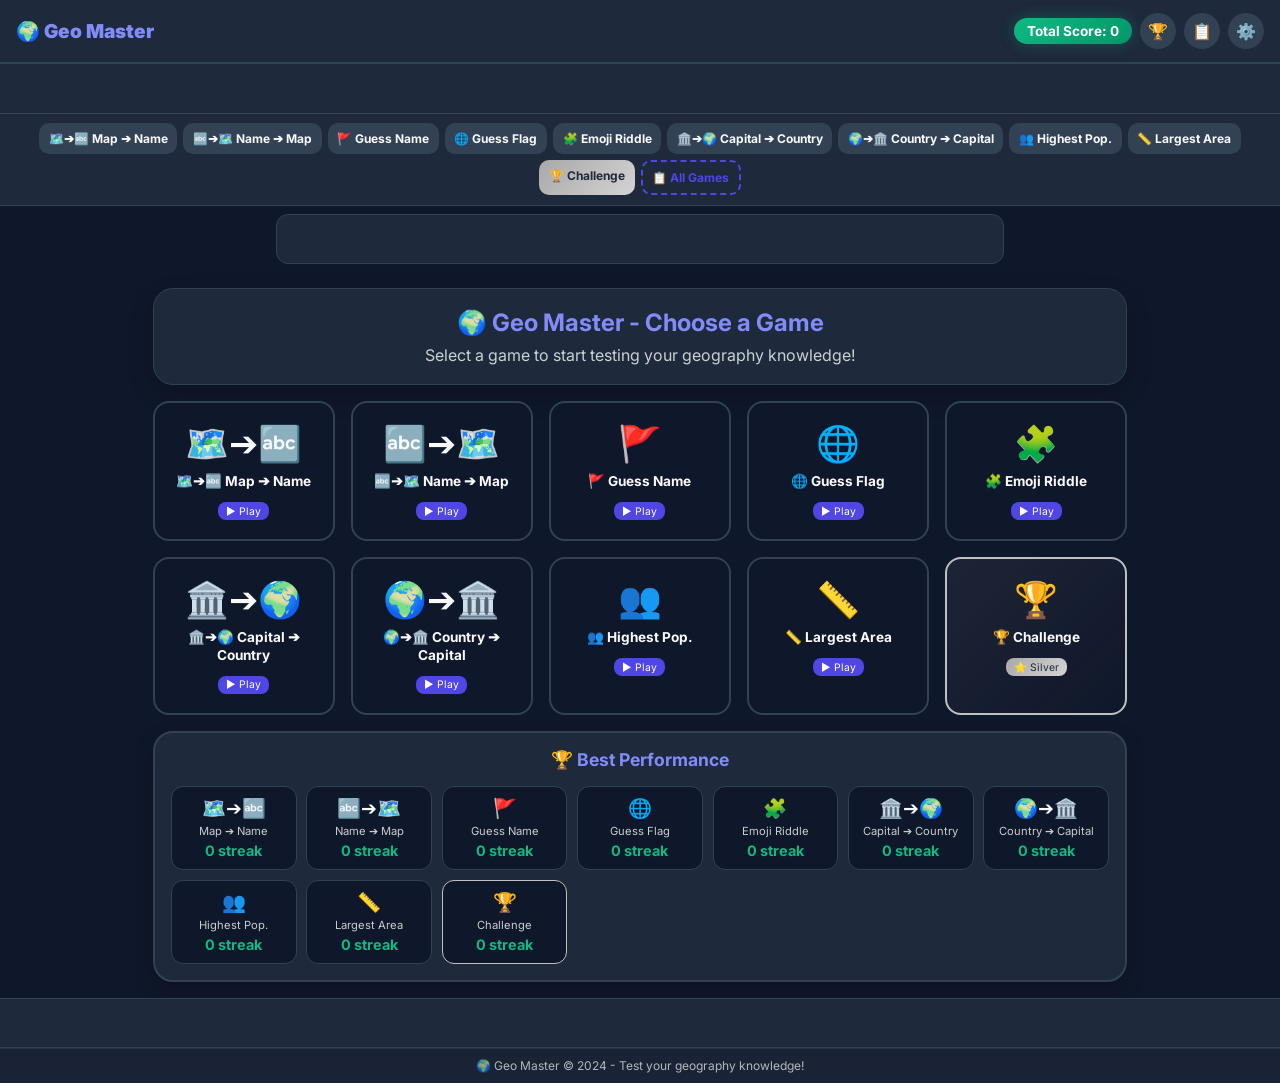
==== commit 5722bb51: "Add files via upload" ====
--- a/index.html
+++ b/index.html
@@ -9,2835 +9,247 @@
     <meta name="apple-mobile-web-app-capable" content="yes">
     <meta name="apple-mobile-web-app-status-bar-style" content="black-translucent">
     <meta name="apple-mobile-web-app-title" content="Geo Master">
-    <link rel="manifest" href="/manifest.json">
+    <link rel="manifest" href="manifest.json">
     <link rel="icon" type="image/svg+xml" href="data:image/svg+xml,<svg xmlns='http://www.w3.org/2000/svg' viewBox='0 0 192 192'><rect fill='%234f46e5' width='192' height='192' rx='45'/><text x='50%' y='50%' font-size='100' fill='white' text-anchor='middle' dominant-baseline='middle' font-family='Arial'>🌍</text></svg>">
     <link rel="apple-touch-icon" href="data:image/svg+xml,<svg xmlns='http://www.w3.org/2000/svg' viewBox='0 0 192 192'><rect fill='%234f46e5' width='192' height='192' rx='45'/><text x='50%' y='50%' font-size='100' fill='white' text-anchor='middle' dominant-baseline='middle' font-family='Arial'>🌍</text></svg>">
     <title>Geo Master</title>
+    
+    <!-- Styles -->
+    <link rel="stylesheet" href="style.css">
     <link rel="preconnect" href="https://cdn.jsdelivr.net" crossorigin>
     <link rel="preconnect" href="https://flagcdn.com" crossorigin>
-    <link href="https://fonts.googleapis.com/css2?family=Tajawal:wght@400;700;900&family=Inter:wght@400;600;800&display=swap" rel="stylesheet" />
-    
-    <style>
-        :root {
-            --primary: #4f46e5;
-            --primary-hover: #4338ca;
-            --bg-dark: #0f172a;
-            --card-bg: #1e293b;
-            --text-light: #f8fafc;
-            --accent: #10b981;
-            --danger: #ef4444;
-            --warning: #f59e0b;
-            --silver: #c0c0c0;
-            --border-color: #334155;
-            --modal-bg: #1e293b;
-            --font-family: 'Inter', 'Tajawal', sans-serif;
-        }
-
-        body.light-mode {
-            --bg-dark: #f1f5f9;
-            --card-bg: #ffffff;
-            --text-light: #0f172a;
-            --border-color: #cbd5e1;
-            --modal-bg: #ffffff;
-        }
-
-        * {
-            box-sizing: border-box;
-            margin: 0;
-            padding: 0;
-            font-family: var(--font-family);
-        }
-
-        body {
-            background-color: var(--bg-dark);
-            color: var(--text-light);
-            min-height: 100vh;
-            display: flex;
-            flex-direction: column;
-            transition: background-color 0.3s, color 0.3s;
-        }
-
-        header {
-            background-color: var(--card-bg);
-            padding: 0.8rem 1rem;
-            display: flex;
-            justify-content: space-between;
-            align-items: center;
-            box-shadow: 0 4px 6px -1px rgba(0, 0, 0, 0.2);
-            border-bottom: 2px solid var(--border-color);
-            gap: 8px;
-            flex-wrap: wrap;
-        }
-
-        .logo {
-            font-size: 1.2rem;
-            font-weight: 900;
-            color: #818cf8;
-            display: flex;
-            align-items: center;
-            gap: 6px;
-            white-space: nowrap;
-        }
-
-        .header-actions {
-            display: flex;
-            align-items: center;
-            gap: 8px;
-            flex-wrap: wrap;
-        }
-
-        .score-board {
-            background: linear-gradient(135deg, #10b981, #059669);
-            padding: 0.3rem 0.8rem;
-            border-radius: 50px;
-            font-weight: bold;
-            font-size: 0.85rem;
-            color: #fff;
-            box-shadow: 0 0 15px rgba(16, 185, 129, 0.3);
-            white-space: nowrap;
-        }
-
-        .settings-btn {
-            background-color: var(--border-color);
-            color: var(--text-light);
-            border: none;
-            width: 36px;
-            height: 36px;
-            border-radius: 50%;
-            font-size: 1rem;
-            cursor: pointer;
-            display: flex;
-            align-items: center;
-            justify-content: center;
-            transition: transform 0.3s, background-color 0.3s;
-            flex-shrink: 0;
-        }
-
-        .settings-btn:hover {
-            transform: rotate(45deg);
-            background-color: var(--primary);
-            color: #fff;
-        }
-
-        .settings-btn.achievements-btn:hover {
-            transform: scale(1.1) rotate(0deg);
-            background-color: #f59e0b;
-        }
-
-        nav {
-            display: flex;
-            justify-content: center;
-            gap: 6px;
-            padding: 0.6rem 0.5rem;
-            background-color: var(--card-bg);
-            flex-wrap: wrap;
-            border-bottom: 1px solid var(--border-color);
-        }
-
-        .nav-btn {
-            background-color: var(--border-color);
-            color: var(--text-light);
-            border: none;
-            padding: 0.5rem 0.6rem;
-            border-radius: 10px;
-            cursor: pointer;
-            font-weight: bold;
-            font-size: 0.75rem;
-            transition: all 0.3s ease;
-            flex: 0 1 auto;
-            min-width: 60px;
-            text-align: center;
-        }
-
-        .nav-btn:hover, .nav-btn.active {
-            background-color: var(--primary);
-            color: #fff;
-            transform: translateY(-2px);
-        }
-
-        .nav-btn.nav-btn-menu {
-            background-color: transparent;
-            border: 2px dashed var(--primary);
-            color: var(--primary);
-        }
-
-        .nav-btn.nav-btn-menu:hover {
-            background-color: var(--primary);
-            color: #fff;
-            border-style: solid;
-        }
-
-        .nav-btn.silver-btn {
-            background: linear-gradient(135deg, #a8a8a8, #d4d4d4);
-            color: #1e293b;
-        }
-        .nav-btn.silver-btn:hover,
-        .nav-btn.silver-btn.active {
-            background: linear-gradient(135deg, #b0b0b0, #e0e0e0);
-            color: #0f172a;
-            transform: translateY(-2px);
-        }
-
-        .games-search-input {
-            width: 100%;
-            padding: 0.7rem 1rem;
-            border-radius: 10px;
-            border: 1px solid var(--border-color);
-            background-color: var(--bg-dark);
-            color: var(--text-light);
-            font-size: 0.95rem;
-            margin-bottom: 1rem;
-        }
-
-        .game-list-item {
-            display: flex;
-            align-items: center;
-            justify-content: space-between;
-            background-color: var(--bg-dark);
-            border: 1px solid var(--border-color);
-            border-radius: 12px;
-            padding: 0.8rem 1rem;
-            cursor: pointer;
-            transition: all 0.2s;
-        }
-
-        .game-list-item:hover {
-            border-color: var(--primary);
-        }
-
-        .game-list-item .game-name {
-            font-weight: bold;
-            font-size: 0.95rem;
-        }
-
-        .fav-star {
-            font-size: 1.4rem;
-            cursor: pointer;
-            line-height: 1;
-            padding: 2px 6px;
-        }
-
-        .no-results-msg {
-            text-align: center;
-            opacity: 0.7;
-            padding: 1rem;
-        }
-
-        .reset-data-btn {
-            background-color: transparent;
-            color: var(--danger);
-            border: 1.5px solid var(--danger);
-            padding: 0.4rem 0.9rem;
-            border-radius: 10px;
-            font-size: 0.75rem;
-            font-weight: bold;
-            cursor: pointer;
-            transition: all 0.2s;
-        }
-
-        .reset-data-btn:hover {
-            background-color: var(--danger);
-            color: #fff;
-        }
-
-        main {
-            flex: 1;
-            padding: 1rem 0.8rem;
-            max-width: 1000px;
-            margin: 0 auto;
-            width: 100%;
-        }
-
-        .game-section {
-            display: none;
-            background-color: var(--card-bg);
-            padding: 1.2rem;
-            border-radius: 20px;
-            box-shadow: 0 10px 25px rgba(0,0,0,0.2);
-            text-align: center;
-            margin-bottom: 1.5rem;
-            border: 1px solid var(--border-color);
-        }
-
-        .game-section.active {
-            display: block;
-            animation: fadeIn 0.4s ease;
-        }
-
-        @keyframes fadeIn {
-            from { opacity: 0; transform: translateY(8px); }
-            to { opacity: 1; transform: translateY(0); }
-        }
-
-        .stats-bar {
-            display: flex;
-            justify-content: center;
-            gap: 15px;
-            margin: 0.5rem 0;
-            font-size: 0.9rem;
-            background-color: var(--border-color);
-            padding: 0.4rem 1rem;
-            border-radius: 12px;
-            flex-wrap: wrap;
-        }
-
-        .stat-item span {
-            color: var(--warning);
-            font-weight: bold;
-        }
-
-        .best-performance-card {
-            background-color: var(--card-bg);
-            border: 2px solid var(--border-color);
-            border-radius: 20px;
-            padding: 1rem;
-            margin-top: 1rem;
-            box-shadow: 0 8px 20px rgba(0,0,0,0.2);
-        }
-
-        .best-performance-card h3 {
-            color: #818cf8;
-            margin-bottom: 1rem;
-            text-align: center;
-            font-size: 1.1rem;
-        }
-
-        .perf-grid {
-            display: grid;
-            grid-template-columns: repeat(auto-fit, minmax(110px, 1fr));
-            gap: 0.6rem;
-        }
-
-        .perf-item {
-            background: var(--bg-dark);
-            border: 1px solid var(--border-color);
-            padding: 0.6rem 0.3rem;
-            border-radius: 12px;
-            text-align: center;
-            display: flex;
-            flex-direction: column;
-            align-items: center;
-            justify-content: center;
-            gap: 4px;
-        }
-
-        .perf-item .icon { font-size: 1.2rem; }
-        .perf-item .title { font-size: 0.7rem; opacity: 0.8; }
-        .perf-item .value { font-size: 0.9rem; font-weight: bold; color: var(--accent); }
-
-        .vector-map-display {
-            width: 100%;
-            height: 220px;
-            background-color: var(--bg-dark);
-            border-radius: 15px;
-            border: 2px dashed var(--border-color);
-            display: flex;
-            align-items: center;
-            justify-content: center;
-            padding: 1rem;
-            margin-top: 0.8rem;
-        }
-
-        .vector-map-display img {
-            max-width: 100%;
-            max-height: 100%;
-            filter: drop-shadow(0px 0px 10px rgba(99, 102, 241, 0.4)) invert(0.2) sepia(1) saturate(5) hue-rotate(200deg);
-            object-fit: contain;
-        }
-
-        .quiz-card {
-            display: flex;
-            flex-direction: column;
-            align-items: center;
-            gap: 1rem;
-        }
-
-        .flag-img {
-            width: 140px;
-            height: 90px;
-            object-fit: cover;
-            border-radius: 10px;
-            box-shadow: 0 4px 10px rgba(0,0,0,0.2);
-            border: 2px solid var(--border-color);
-        }
-
-        .emoji-hint {
-            font-size: 2.2rem;
-            letter-spacing: 4px;
-            background: var(--border-color);
-            padding: 0.6rem 1.2rem;
-            border-radius: 16px;
-            word-break: break-all;
-        }
-
-        .options-grid {
-            display: grid;
-            grid-template-columns: repeat(2, 1fr);
-            gap: 0.6rem;
-            width: 100%;
-            max-width: 600px;
-            margin-top: 0.6rem;
-        }
-
-        .options-grid.grid-6 {
-            grid-template-columns: repeat(3, 1fr);
-        }
-
-        .map-options-grid {
-            display: grid;
-            grid-template-columns: repeat(2, 1fr);
-            gap: 0.8rem;
-            width: 100%;
-            max-width: 600px;
-            margin-top: 0.8rem;
-        }
-
-        .map-options-grid.grid-6 {
-            grid-template-columns: repeat(3, 1fr);
-        }
-
-        .map-option-card {
-            background-color: var(--bg-dark);
-            border: 2px solid var(--border-color);
-            border-radius: 12px;
-            height: 120px;
-            cursor: pointer;
-            overflow: hidden;
-            transition: all 0.2s ease;
-            display: flex;
-            align-items: center;
-            justify-content: center;
-            padding: 0.8rem;
-        }
-
-        .map-option-card img {
-            max-width: 85%;
-            max-height: 85%;
-            object-fit: contain;
-            filter: drop-shadow(0px 0px 6px rgba(255,255,255,0.2)) invert(0.1) hue-rotate(180deg);
-        }
-
-        .map-option-card:hover {
-            transform: scale(1.03);
-            border-color: var(--primary);
-        }
-
-        .map-option-card.correct { border-color: var(--accent) !important; background-color: rgba(16, 185, 129, 0.15); }
-        .map-option-card.wrong { border-color: var(--danger) !important; opacity: 0.5; }
-
-        .option-btn {
-            background-color: var(--border-color);
-            color: var(--text-light);
-            border: 2px solid var(--border-color);
-            padding: 0.6rem 0.3rem;
-            border-radius: 10px;
-            font-size: 0.85rem;
-            font-weight: bold;
-            cursor: pointer;
-            transition: all 0.2s;
-            display: flex;
-            align-items: center;
-            justify-content: center;
-            min-height: 48px;
-            word-break: break-word;
-        }
-
-        .option-btn:hover {
-            border-color: var(--primary);
-        }
-
-        .option-btn.correct { background-color: var(--accent) !important; color: #fff !important; }
-        .option-btn.wrong { background-color: var(--danger) !important; color: #fff !important; }
-
-        .option-btn img {
-            width: 60px;
-            height: 38px;
-            object-fit: cover;
-            border-radius: 6px;
-        }
-
-        .feedback {
-            min-height: 22px;
-            font-weight: bold;
-            font-size: 1rem;
-            margin-top: 0.6rem;
-        }
-
-        .btn-next {
-            background-color: var(--primary);
-            color: white;
-            border: none;
-            padding: 0.6rem 1.5rem;
-            border-radius: 10px;
-            font-size: 0.9rem;
-            cursor: pointer;
-            margin-top: 0.6rem;
-            display: none;
-            font-weight: bold;
-        }
-
-        .modal-overlay {
-            position: fixed;
-            top: 0;
-            left: 0;
-            width: 100%;
-            height: 100%;
-            background: rgba(0, 0, 0, 0.6);
-            backdrop-filter: blur(4px);
-            display: none;
-            justify-content: center;
-            align-items: center;
-            z-index: 1000;
-            padding: 1rem;
-        }
-
-        .modal-overlay.active {
-            display: flex;
-        }
-
-        .modal-card {
-            background-color: var(--modal-bg);
-            border-radius: 20px;
-            width: 100%;
-            max-width: 500px;
-            border: 2px solid var(--border-color);
-            box-shadow: 0 15px 30px rgba(0,0,0,0.3);
-            overflow: hidden;
-            display: flex;
-            flex-direction: column;
-            max-height: 90vh;
-        }
-
-        .modal-header {
-            padding: 0.8rem 1rem;
-            background-color: var(--border-color);
-            display: flex;
-            justify-content: space-between;
-            align-items: center;
-            flex-shrink: 0;
-        }
-
-        .modal-header h3 {
-            display: flex;
-            align-items: center;
-            gap: 8px;
-            font-size: 1rem;
-        }
-
-        .close-modal-btn {
-            background: none;
-            border: none;
-            color: var(--text-light);
-            font-size: 1.3rem;
-            cursor: pointer;
-        }
-
-        .settings-tabs {
-            display: flex;
-            border-bottom: 1px solid var(--border-color);
-            background-color: var(--card-bg);
-            flex-shrink: 0;
-            flex-wrap: wrap;
-        }
-
-        .tab-btn {
-            flex: 1;
-            padding: 0.6rem 0.3rem;
-            border: none;
-            background: none;
-            color: var(--text-light);
-            font-weight: bold;
-            font-size: 0.75rem;
-            cursor: pointer;
-            opacity: 0.7;
-            border-bottom: 3px solid transparent;
-            min-width: 50px;
-        }
-
-        .tab-btn.active {
-            opacity: 1;
-            border-color: var(--primary);
-            color: var(--primary);
-        }
-
-        .settings-content {
-            padding: 1rem;
-            max-height: 55vh;
-            overflow-y: auto;
-        }
-
-        .tab-pane {
-            display: none;
-        }
-
-        .tab-pane.active {
-            display: flex;
-            flex-direction: column;
-            gap: 0.8rem;
-        }
-
-        .setting-row {
-            display: flex;
-            justify-content: space-between;
-            align-items: center;
-            padding-bottom: 0.6rem;
-            border-bottom: 1px dashed var(--border-color);
-            gap: 10px;
-            flex-wrap: wrap;
-        }
-
-        .setting-row label {
-            font-weight: bold;
-            font-size: 0.85rem;
-        }
-
-        .setting-control select, .setting-control input[type="color"] {
-            padding: 0.3rem 0.5rem;
-            border-radius: 8px;
-            border: 1px solid var(--border-color);
-            background-color: var(--bg-dark);
-            color: var(--text-light);
-            font-weight: bold;
-            cursor: pointer;
-            font-size: 0.8rem;
-        }
-
-        .setting-control input[type="color"] {
-            width: 40px;
-            height: 28px;
-            padding: 2px;
-        }
-
-        .timer-display {
-            font-size: 1.6rem;
-            font-weight: bold;
-            color: var(--warning);
-            margin: 0.3rem 0;
-        }
-
-        .achievements-summary {
-            text-align: center;
-            margin-bottom: 0.8rem;
-            font-weight: bold;
-            color: var(--accent);
-            font-size: 1rem;
-        }
-
-        .achievement-item {
-            display: flex;
-            align-items: flex-start;
-            gap: 10px;
-            background-color: var(--bg-dark);
-            border: 1px solid var(--border-color);
-            border-radius: 12px;
-            padding: 0.7rem 0.9rem;
-            margin-bottom: 0.6rem;
-            transition: all 0.2s;
-        }
-
-        .achievement-item.unlocked {
-            border-color: var(--accent);
-            background: linear-gradient(135deg, rgba(16,185,129,0.08), transparent);
-        }
-
-        .achievement-item.locked {
-            opacity: 0.55;
-        }
-
-        .achievement-icon {
-            font-size: 1.5rem;
-            flex-shrink: 0;
-            width: 36px;
-            height: 36px;
-            display: flex;
-            align-items: center;
-            justify-content: center;
-            background: var(--border-color);
-            border-radius: 10px;
-        }
-
-        .achievement-item.unlocked .achievement-icon {
-            background: rgba(16,185,129,0.2);
-        }
-
-        .achievement-info {
-            flex: 1;
-            text-align: start;
-        }
-
-        .achievement-title {
-            font-weight: bold;
-            font-size: 0.85rem;
-            margin-bottom: 2px;
-        }
-
-        .achievement-desc {
-            font-size: 0.7rem;
-            opacity: 0.8;
-            line-height: 1.3;
-        }
-
-        .achievement-status {
-            font-size: 0.7rem;
-            margin-top: 3px;
-            font-weight: bold;
-        }
-
-        .achievement-status.unlocked-text { color: var(--accent); }
-        .achievement-status.locked-text { color: var(--warning); }
-
-        .ach-toast {
-            position: fixed;
-            bottom: 24px;
-            left: 50%;
-            transform: translateX(-50%) translateY(100px);
-            background: linear-gradient(135deg, #10b981, #059669);
-            color: white;
-            padding: 0.8rem 1.2rem;
-            border-radius: 14px;
-            font-weight: bold;
-            box-shadow: 0 8px 25px rgba(16,185,129,0.4);
-            z-index: 2000;
-            opacity: 0;
-            transition: all 0.4s cubic-bezier(0.34, 1.56, 0.64, 1);
-            pointer-events: none;
-            max-width: 90%;
-            text-align: center;
-            font-size: 0.9rem;
-        }
-
-        .ach-toast.show {
-            transform: translateX(-50%) translateY(0);
-            opacity: 1;
-        }
-
-        .challenge-step {
-            background: var(--bg-dark);
-            border-radius: 12px;
-            padding: 0.8rem;
-            margin-bottom: 0.6rem;
-            border: 1px solid var(--border-color);
-        }
-
-        .challenge-step .step-title {
-            font-weight: bold;
-            color: var(--silver);
-            font-size: 0.9rem;
-            margin-bottom: 0.4rem;
-        }
-
-        @media (max-width: 768px) {
-            .options-grid.grid-6 { grid-template-columns: repeat(2, 1fr); }
-            .map-options-grid.grid-6 { grid-template-columns: repeat(2, 1fr); }
-            .map-options-grid { grid-template-columns: repeat(2, 1fr); }
-            .emoji-hint { font-size: 1.8rem; padding: 0.5rem 0.8rem; }
-            .perf-grid { grid-template-columns: repeat(2, 1fr); }
-        }
-
-        @media (max-width: 480px) {
-            header { padding: 0.6rem 0.6rem; }
-            .logo { font-size: 1rem; }
-            .score-board { font-size: 0.75rem; padding: 0.2rem 0.6rem; }
-            .settings-btn { width: 30px; height: 30px; font-size: 0.85rem; }
-            .header-actions { gap: 4px; }
-            .nav-btn { font-size: 0.65rem; padding: 0.3rem 0.4rem; min-width: 50px; }
-            main { padding: 0.8rem 0.4rem; }
-            .game-section { padding: 0.8rem 0.5rem; }
-            .options-grid, .options-grid.grid-6 { grid-template-columns: 1fr; }
-            .map-options-grid, .map-options-grid.grid-6 { grid-template-columns: 1fr; }
-            .map-option-card { height: 100px; }
-            .perf-grid { grid-template-columns: repeat(2, 1fr); }
-            .modal-card { max-width: 100%; margin: 0.5rem; }
-            .vector-map-display { height: 160px; }
-            .flag-img { width: 110px; height: 72px; }
-            .settings-tabs .tab-btn { font-size: 0.65rem; padding: 0.4rem 0.2rem; }
-            .settings-content { padding: 0.6rem; }
-            .setting-row { font-size: 0.8rem; }
-            .stats-bar { font-size: 0.75rem; padding: 0.3rem 0.6rem; gap: 8px; }
-        }
-
-        [dir="rtl"] .modal-card {
-            text-align: right;
-        }
-        [dir="rtl"] .setting-row {
-            flex-direction: row-reverse;
-        }
-        [dir="rtl"] .header-actions {
-            flex-direction: row-reverse;
-        }
-        [dir="rtl"] .stats-bar {
-            flex-direction: row-reverse;
-        }
-    </style>
+    <link rel="preconnect" href="https://ads.halalspark.co.uk" crossorigin>
+    <link href="https://fonts.googleapis.com/css2?family=Tajawal:wght@400;700;900&family=Inter:wght@400;600;800&display=swap" rel="stylesheet">
 </head>
 <body>
-    <!-- HalalSpark Enhanced Ad Script v3.0 - header -->
-    <script src="https://ads.halalspark.co.uk/get-ad-script-header?placement_id=43a3b7df-d61d-4292-9444-d44b68ae3094&domain=https://mustafaworks1798-dev.github.io/geo-games&_v=3.0&test=1" async></script>
-
+
+    <!-- ============================================ -->
+    <!-- HEADER -->
+    <!-- ============================================ -->
     <header>
-        <div class="logo">🌍 Geo Master</div>
+        <a href="index.html" class="logo">🌍 Geo Master</a>
         <div class="header-actions">
             <div class="score-board"><span id="lbl-score">Total Score</span>: <span id="score">0</span></div>
-            <button class="settings-btn achievements-btn" onclick="toggleAchievements(true)" title="Achievements">🏆</button>
-            <button class="settings-btn" onclick="toggleGamesMenu(true)" title="Games List">📋</button>
-            <button class="settings-btn" onclick="toggleModal(true)" title="Settings">⚙️</button>
+            <button class="settings-btn achievements-btn" onclick="openAchievements()" title="Achievements">🏆</button>
+            <button class="settings-btn" onclick="openGamesMenu()" title="Games List">📋</button>
+            <button class="settings-btn" onclick="openSettingsModal()" title="Settings">⚙️</button>
         </div>
     </header>
 
+    <!-- ============================================ -->
+    <!-- HEADER AD (HalalSpark) -->
+    <!-- ============================================ -->
+    <div class="ad-container ad-header" id="ad-header">
+        <!-- HalalSpark Enhanced Ad Script v3.0 - header -->
+        <script src="https://ads.halalspark.co.uk/get-ad-script-header?placement_id=43a3b7df-d61d-4292-9444-d44b68ae3094&domain=https://mustafaworks1798-dev.github.io/geo-games&_v=3.0" async></script>
+    </div>
+
+    <!-- ============================================ -->
+    <!-- NAVIGATION -->
+    <!-- ============================================ -->
     <nav id="main-nav"></nav>
 
+    <!-- ============================================ -->
+    <!-- BANNER AD (HalalSpark) -->
+    <!-- ============================================ -->
+    <div class="ad-container ad-banner" id="ad-banner">
+        <!-- HalalSpark Banner Ad will load here -->
+    </div>
+
+    <!-- ============================================ -->
+    <!-- MAIN CONTENT -->
+    <!-- ============================================ -->
     <main>
-        <section id="m2n-mode" class="game-section active">
-            <h2 id="title-m2n">Guess Name from Map</h2>
-            <div class="stats-bar">
-                <div class="stat-item"><span id="lbl-streak-m2n">Current Streak</span>: 🔥 <span id="m2n-streak">0</span></div>
-            </div>
-            <div class="timer-display" id="m2n-timer"></div>
-            <p id="sub-m2n">Which country is shown in this shape?</p>
-            <div class="vector-map-display">
-                <img id="m2n-map-img" src="" alt="Country Map Vector">
-            </div>
-            <div id="m2n-options" class="options-grid" style="margin: 0.8rem auto 0 auto;"></div>
-            <div id="m2n-feedback" class="feedback"></div>
-            <button id="m2n-next" class="btn-next" onclick="initM2NGame()">Next ➔</button>
-        </section>
-
-        <section id="n2m-mode" class="game-section">
-            <h2 id="title-n2m">Guess Map from Name</h2>
-            <div class="stats-bar">
-                <div class="stat-item"><span id="lbl-streak-n2m">Current Streak</span>: 🔥 <span id="n2m-streak">0</span></div>
-            </div>
-            <div class="timer-display" id="n2m-timer"></div>
-            <p id="sub-n2m">Select the correct map shape for:</p>
-            <h1 id="n2m-target-name" style="color: #818cf8; margin: 0.4rem 0; font-size: 1.4rem;">---</h1>
-            <div id="n2m-options" class="map-options-grid"></div>
-            <div id="n2m-feedback" class="feedback"></div>
-            <button id="n2m-next" class="btn-next" onclick="initN2MGame()">Next ➔</button>
-        </section>
-
-        <section id="name-mode" class="game-section">
-            <h2 id="title-name">Guess Country Name</h2>
-            <div class="stats-bar">
-                <div class="stat-item"><span id="lbl-streak-name">Current Streak</span>: 🔥 <span id="name-streak">0</span></div>
-            </div>
-            <div class="timer-display" id="name-timer"></div>
-            <p id="sub-name">Which country owns this flag?</p>
-            <div class="quiz-card">
-                <img id="quiz-flag" class="flag-img" src="" alt="Flag">
-                <div id="name-options" class="options-grid"></div>
-            </div>
-            <div id="name-feedback" class="feedback"></div>
-            <button id="name-next" class="btn-next" onclick="initNameGame()">Next ➔</button>
-        </section>
-
-        <section id="flag-mode" class="game-section">
-            <h2 id="title-flag">Guess Flag</h2>
-            <div class="stats-bar">
-                <div class="stat-item"><span id="lbl-streak-flag">Current Streak</span>: 🔥 <span id="flag-streak">0</span></div>
-            </div>
-            <div class="timer-display" id="flag-timer"></div>
-            <p id="sub-flag">Select the correct flag for:</p>
-            <h1 id="target-country-name" style="color: #818cf8; margin: 0.4rem 0; font-size: 1.3rem;">---</h1>
-            <div class="quiz-card">
-                <div id="flag-options" class="options-grid"></div>
-            </div>
-            <div id="flag-feedback" class="feedback"></div>
-            <button id="flag-next" class="btn-next" onclick="initFlagGame()">Next ➔</button>
-        </section>
-
-        <section id="riddle-mode" class="game-section">
-            <h2 id="title-riddle">Emoji Riddle 🧩</h2>
-            <div class="stats-bar">
-                <div class="stat-item"><span id="lbl-streak-riddle">Current Streak</span>: 🔥 <span id="riddle-streak">0</span></div>
-            </div>
-            <div class="timer-display" id="riddle-timer"></div>
-            <p id="sub-riddle">Guess country from emojis & landmarks:</p>
-            <div class="quiz-card">
-                <div id="riddle-emojis" class="emoji-hint">❓❓❓</div>
-                <div id="riddle-options" class="options-grid"></div>
-            </div>
-            <div id="riddle-feedback" class="feedback"></div>
-            <button id="riddle-next" class="btn-next" onclick="initRiddleGame()">Next ➔</button>
-        </section>
-
-        <section id="cap2c-mode" class="game-section">
-            <h2 id="title-cap2c">Guess Country from Capital</h2>
-            <div class="stats-bar">
-                <div class="stat-item"><span id="lbl-streak-cap2c">Current Streak</span>: 🔥 <span id="cap2c-streak">0</span></div>
-            </div>
-            <div class="timer-display" id="cap2c-timer"></div>
-            <p id="sub-cap2c">Which country has this capital?</p>
-            <h1 id="cap2c-target-capital" style="color: #818cf8; margin: 0.4rem 0; font-size: 1.6rem;">---</h1>
-            <div class="quiz-card">
-                <div id="cap2c-options" class="options-grid"></div>
-            </div>
-            <div id="cap2c-feedback" class="feedback"></div>
-            <button id="cap2c-next" class="btn-next" onclick="initCap2CGame()">Next ➔</button>
-        </section>
-
-        <section id="c2cap-mode" class="game-section">
-            <h2 id="title-c2cap">Guess Capital from Country</h2>
-            <div class="stats-bar">
-                <div class="stat-item"><span id="lbl-streak-c2cap">Current Streak</span>: 🔥 <span id="c2cap-streak">0</span></div>
-            </div>
-            <div class="timer-display" id="c2cap-timer"></div>
-            <p id="sub-c2cap">What is the capital of this country?</p>
-            <h1 id="c2cap-target-country" style="color: #818cf8; margin: 0.4rem 0; font-size: 1.6rem;">---</h1>
-            <div class="quiz-card">
-                <div id="c2cap-options" class="options-grid"></div>
-            </div>
-            <div id="c2cap-feedback" class="feedback"></div>
-            <button id="c2cap-next" class="btn-next" onclick="initC2CapGame()">Next ➔</button>
-        </section>
-
-        <section id="pop-mode" class="game-section">
-            <h2 id="title-pop">Guess Highest Population</h2>
-            <div class="stats-bar">
-                <div class="stat-item"><span id="lbl-streak-pop">Current Streak</span>: 🔥 <span id="pop-streak">0</span></div>
-            </div>
-            <div class="timer-display" id="pop-timer"></div>
-            <p id="sub-pop">Which country has the highest population among these options?</p>
-            <div class="quiz-card">
-                <div id="pop-options" class="options-grid"></div>
-            </div>
-            <div id="pop-feedback" class="feedback"></div>
-            <button id="pop-next" class="btn-next" onclick="initPopGame()">Next ➔</button>
-        </section>
-
-        <section id="area-mode" class="game-section">
-            <h2 id="title-area">Guess Largest Area</h2>
-            <div class="stats-bar">
-                <div class="stat-item"><span id="lbl-streak-area">Current Streak</span>: 🔥 <span id="area-streak">0</span></div>
-            </div>
-            <div class="timer-display" id="area-timer"></div>
-            <p id="sub-area">Which country has the largest area among these options?</p>
-            <div class="quiz-card">
-                <div id="area-options" class="options-grid"></div>
-            </div>
-            <div id="area-feedback" class="feedback"></div>
-            <button id="area-next" class="btn-next" onclick="initAreaGame()">Next ➔</button>
-        </section>
-
-        <!-- SILVER LEVEL: CHALLENGE MODE -->
-        <section id="challenge-mode" class="game-section">
-            <h2 id="title-challenge">🏆 CHALLENGE (Silver)</h2>
-            <div class="stats-bar">
-                <div class="stat-item"><span id="lbl-streak-challenge">Current Streak</span>: 🔥 <span id="challenge-streak">0</span></div>
-                <div class="stat-item">⚡ <span id="challenge-step-indicator">Step 1/3</span></div>
-            </div>
-            <div class="timer-display" id="challenge-timer"></div>
-            <p id="sub-challenge" style="font-size:1rem; margin-bottom:0.5rem;">Answer 3 questions about the target country</p>
-            <div id="challenge-target-display" style="font-size:1.8rem; font-weight:bold; color:var(--silver); margin:0.3rem 0;">---</div>
-
-            <div id="challenge-step-container">
-                <div class="challenge-step" id="challenge-step1">
-                    <div class="step-title">1️⃣ Which is the correct flag?</div>
-                    <div id="challenge-flags" class="options-grid"></div>
-                </div>
-                <div class="challenge-step" id="challenge-step2" style="display:none;">
-                    <div class="step-title">2️⃣ Which is the correct map?</div>
-                    <div id="challenge-maps" class="map-options-grid"></div>
-                </div>
-                <div class="challenge-step" id="challenge-step3" style="display:none;">
-                    <div class="step-title">3️⃣ Which country shares a border with the target?</div>
-                    <div id="challenge-borders" class="options-grid"></div>
-                </div>
-            </div>
-
-            <div id="challenge-feedback" class="feedback" style="margin-top:0.6rem;"></div>
-            <div id="challenge-progress" style="font-size:0.85rem; opacity:0.7; margin:0.4rem 0;">✅ 0/3 correct</div>
-            <button id="challenge-next" class="btn-next" onclick="initChallengeGame()">Next ➔</button>
-        </section>
-
+        <!-- Welcome Section -->
+        <div class="game-section" style="margin-bottom: 1rem;">
+            <h2 id="home-title" style="color: #818cf8; margin-bottom: 0.5rem;">🌍 Geo Master - Choose a Game</h2>
+            <p id="home-subtitle" style="opacity: 0.8;">Select a game to start testing your geography knowledge!</p>
+        </div>
+
+        <!-- Games Grid -->
+        <div class="games-grid" id="games-grid">
+            <!-- Generated by JavaScript -->
+        </div>
+
+        <!-- Best Performance Dashboard -->
         <div class="best-performance-card">
             <h3 id="title-dash">🏆 Best Performance Dashboard</h3>
-            <div class="perf-grid">
-                <div class="perf-item">
-                    <span class="icon">🗺️➔🔤</span>
-                    <span class="title" id="dash-lbl-m2n">Map ➔ Name</span>
-                    <span class="value" id="dash-best-m2n">0 streak</span>
-                </div>
-                <div class="perf-item">
-                    <span class="icon">🔤➔🗺️</span>
-                    <span class="title" id="dash-lbl-n2m">Name ➔ Map</span>
-                    <span class="value" id="dash-best-n2m">0 streak</span>
-                </div>
-                <div class="perf-item">
-                    <span class="icon">🚩</span>
-                    <span class="title" id="dash-lbl-name">Guess Name</span>
-                    <span class="value" id="dash-best-name">0 streak</span>
-                </div>
-                <div class="perf-item">
-                    <span class="icon">🌐</span>
-                    <span class="title" id="dash-lbl-flag">Guess Flag</span>
-                    <span class="value" id="dash-best-flag">0 streak</span>
-                </div>
-                <div class="perf-item">
-                    <span class="icon">🧩</span>
-                    <span class="title" id="dash-lbl-riddle">Emoji Riddle</span>
-                    <span class="value" id="dash-best-riddle">0 streak</span>
-                </div>
-                <div class="perf-item">
-                    <span class="icon">🏛️➔🌍</span>
-                    <span class="title" id="dash-lbl-cap2c">Capital ➔ Country</span>
-                    <span class="value" id="dash-best-cap2c">0 streak</span>
-                </div>
-                <div class="perf-item">
-                    <span class="icon">🌍➔🏛️</span>
-                    <span class="title" id="dash-lbl-c2cap">Country ➔ Capital</span>
-                    <span class="value" id="dash-best-c2cap">0 streak</span>
-                </div>
-                <div class="perf-item">
-                    <span class="icon">👥</span>
-                    <span class="title" id="dash-lbl-pop">Highest Pop.</span>
-                    <span class="value" id="dash-best-pop">0 streak</span>
-                </div>
-                <div class="perf-item">
-                    <span class="icon">📏</span>
-                    <span class="title" id="dash-lbl-area">Largest Area</span>
-                    <span class="value" id="dash-best-area">0 streak</span>
-                </div>
-                <div class="perf-item" style="border-color:var(--silver);">
-                    <span class="icon">🏆</span>
-                    <span class="title" id="dash-lbl-challenge">Challenge</span>
-                    <span class="value" id="dash-best-challenge">0 streak</span>
-                </div>
+            <div class="perf-grid" id="dash-grid">
+                <!-- Generated by JavaScript -->
             </div>
         </div>
     </main>
 
-    <!-- Settings Modal -->
-    <div class="modal-overlay" id="settings-modal">
-        <div class="modal-card">
-            <div class="modal-header">
-                <h3 id="modal-title">⚙️ Game Settings</h3>
-                <button class="close-modal-btn" onclick="toggleModal(false)">✖</button>
-            </div>
-            
-            <div class="settings-tabs">
-                <button class="tab-btn active" id="tab-btn-global" onclick="switchTab('global')">Global 🌐</button>
-                <button class="tab-btn" id="tab-btn-quiz" onclick="switchTab('quiz')">Options 🧩</button>
-                <button class="tab-btn" id="tab-btn-timer" onclick="switchTab('timer')">⏱️ Timer</button>
-            </div>
-
-            <div class="settings-content">
-                <div class="tab-pane active" id="pane-global">
-                    <div class="setting-row">
-                        <label id="lbl-lang">Language</label>
-                        <div class="setting-control">
-                            <select id="cfg-lang" onchange="updateSettings()">
-                                <option value="en">English</option>
-                                <option value="ar">العربية</option>
-                                <option value="fr">Français</option>
-                            </select>
-                        </div>
-                    </div>
-                    <div class="setting-row">
-                        <label id="lbl-theme">Theme</label>
-                        <div class="setting-control">
-                            <select id="cfg-theme" onchange="updateSettings()">
-                                <option value="dark">Dark Mode</option>
-                                <option value="light">Light Mode</option>
-                            </select>
-                        </div>
-                    </div>
-                    <div class="setting-row" style="border-bottom:none;">
-                        <label id="lbl-difficulty">Difficulty</label>
-                        <div class="setting-control">
-                            <select id="cfg-difficulty" onchange="updateSettings()">
-                                <option value="easy">Easy 🟢</option>
-                                <option value="medium" selected>Medium 🟡</option>
-                                <option value="hard">Hard 🔴</option>
-                            </select>
-                        </div>
-                    </div>
-                    <div style="display:flex; justify-content:center; padding-top:0.5rem;">
-                        <button id="btn-reset-data" class="reset-data-btn" onclick="toggleResetConfirm(true)">🗑️ Reset</button>
-                    </div>
-                </div>
-
-                <div class="tab-pane" id="pane-quiz">
-                    <div class="setting-row">
-                        <label id="lbl-options-count">Options Count per Quiz</label>
-                        <div class="setting-control">
-                            <select id="cfg-options-count" onchange="updateSettings()">
-                                <option value="4">4 Options</option>
-                                <option value="6">6 Options</option>
-                            </select>
-                        </div>
-                    </div>
-                </div>
-
-                <div class="tab-pane" id="pane-timer">
-                    <div class="setting-row">
-                        <label id="lbl-timer-enabled">Enable Timer</label>
-                        <div class="setting-control">
-                            <select id="cfg-timer-enabled" onchange="updateSettings()">
-                                <option value="false">Off ❌</option>
-                                <option value="true" selected>On ✅</option>
-                            </select>
-                        </div>
-                    </div>
-                    <div class="setting-row">
-                        <label id="lbl-timer-seconds">Timer Duration</label>
-                        <div class="setting-control">
-                            <select id="cfg-timer-seconds" onchange="updateSettings()">
-                                <option value="5">5 Seconds 🔥</option>
-                                <option value="10" selected>10 Seconds ⚡</option>
-                                <option value="15">15 Seconds 🕐</option>
-                                <option value="20">20 Seconds 🕑</option>
-                                <option value="30">30 Seconds 🕒</option>
-                            </select>
-                        </div>
-                    </div>
-                    <div class="setting-row">
-                        <label id="lbl-timer-penalty">Timer Penalty</label>
-                        <div class="setting-control">
-                            <select id="cfg-timer-penalty" onchange="updateSettings()">
-                                <option value="5">-5 Points</option>
-                                <option value="10" selected>-10 Points</option>
-                                <option value="15">-15 Points</option>
-                                <option value="20">-20 Points</option>
-                            </select>
-                        </div>
-                    </div>
-                </div>
-            </div>
-        </div>
+    <!-- ============================================ -->
+    <!-- FOOTER AD (HalalSpark) -->
+    <!-- ============================================ -->
+    <div class="ad-container ad-footer" id="ad-footer">
+        <!-- HalalSpark Footer Ad will load here -->
     </div>
 
-    <!-- Games Menu Modal -->
-    <div class="modal-overlay" id="games-menu-modal">
-        <div class="modal-card">
-            <div class="modal-header">
-                <h3 id="games-menu-title">📋 Games List</h3>
-                <button class="close-modal-btn" onclick="toggleGamesMenu(false)">✖</button>
-            </div>
-            <div class="settings-content">
-                <input type="text" id="games-search" class="games-search-input" placeholder="🔍 Search for a game..." oninput="filterGamesList()">
-                <div id="games-list-container" style="display:flex; flex-direction:column; gap:0.5rem;"></div>
-            </div>
-        </div>
-    </div>
-
-    <!-- Achievements Modal -->
-    <div class="modal-overlay" id="achievements-modal">
-        <div class="modal-card" style="max-width:540px;">
-            <div class="modal-header">
-                <h3 id="achievements-title">🏆 Achievements</h3>
-                <button class="close-modal-btn" onclick="toggleAchievements(false)">✖</button>
-            </div>
-            <div class="settings-content">
-                <div class="achievements-summary" id="achievements-summary">0 / 0 unlocked</div>
-                <div id="achievements-list"></div>
-            </div>
-        </div>
-    </div>
-
-    <!-- Level Warning Modal -->
-    <div class="modal-overlay" id="level-warning-modal">
-        <div class="modal-card" style="max-width:400px;">
-            <div class="modal-header" style="background-color: var(--danger);">
-                <h3 id="warning-title" style="color:#fff;">⚠️ Warning</h3>
-                <button class="close-modal-btn" style="color:#fff;" onclick="hideLevelWarning()">✖</button>
-            </div>
-            <div class="settings-content" style="text-align:center;">
-                <div style="font-size:2.5rem;">📉</div>
-                <p id="warning-msg" style="margin-top:0.6rem; font-size:0.95rem; line-height:1.5;"></p>
-                <button class="btn-next" id="warning-close-btn" style="display:inline-block; margin-top:0.8rem;" onclick="hideLevelWarning()"></button>
-            </div>
-        </div>
-    </div>
-
-    <!-- Reset Confirm Modal -->
-    <div class="modal-overlay" id="reset-confirm-modal">
-        <div class="modal-card" style="max-width:400px;">
-            <div class="modal-header" style="background-color: var(--danger);">
-                <h3 id="reset-confirm-title" style="color:#fff;">⚠️ Confirm Reset</h3>
-                <button class="close-modal-btn" style="color:#fff;" onclick="toggleResetConfirm(false)">✖</button>
-            </div>
-            <div class="settings-content" style="text-align:center;">
-                <div style="font-size:2.5rem;">🗑️</div>
-                <p id="reset-confirm-msg" style="margin-top:0.6rem; font-size:0.95rem; line-height:1.5;"></p>
-                <div style="display:flex; gap:0.6rem; margin-top:1rem; justify-content:center; flex-wrap:wrap;">
-                    <button id="reset-cancel-btn" class="btn-next" style="display:inline-block; background-color: var(--border-color); margin-top:0;" onclick="toggleResetConfirm(false)"></button>
-                    <button id="reset-confirm-btn" class="btn-next" style="display:inline-block; background-color: var(--danger); margin-top:0;" onclick="resetAllData()"></button>
-                </div>
-            </div>
-        </div>
-    </div>
-
-    <!-- Achievement Toast -->
-    <div class="ach-toast" id="ach-toast"></div>
-
+    <!-- ============================================ -->
+    <!-- FOOTER -->
+    <!-- ============================================ -->
+    <footer>
+        <p>🌍 Geo Master &copy; 2024 - Test your geography knowledge!</p>
+    </footer>
+
+    <!-- ============================================ -->
+    <!-- SCRIPTS -->
+    <!-- ============================================ -->
+    <script src="script.js"></script>
     <script>
-        // ============================================
-        // DATA
-        // ============================================
-        const countries = [
-            { name: "مصر", nameEn: "Egypt", nameFr: "Égypte", capital: "القاهرة", capitalEn: "Cairo", capitalFr: "Le Caire", code: "eg", lat: 26.8206, lng: 30.8025, emoji: "🔺 🐫 🏛️", pop: 104000000, area: 1002450 },
-            { name: "السعودية", nameEn: "Saudi Arabia", nameFr: "Arabie Saoudite", capital: "الرياض", capitalEn: "Riyadh", capitalFr: "Riyad", code: "sa", lat: 23.8859, lng: 45.0792, emoji: "🌴 🕋 🏜️", pop: 35000000, area: 2149690 },
-            { name: "الإمارات", nameEn: "UAE", nameFr: "Émirats Arabes Unis", capital: "أبوظبي", capitalEn: "Abu Dhabi", capitalFr: "Abou Dabi", code: "ae", lat: 23.4241, lng: 53.8478, emoji: "🏙️ 🏎️ 🦅", pop: 9900000, area: 83600 },
-            { name: "العراق", nameEn: "Iraq", nameFr: "Irak", capital: "بغداد", capitalEn: "Baghdad", capitalFr: "Bagdad", code: "iq", lat: 33.2232, lng: 43.6793, emoji: "🌴 📜 🏛️", pop: 41000000, area: 438317 },
-            { name: "المغرب", nameEn: "Morocco", nameFr: "Maroc", capital: "الرباط", capitalEn: "Rabat", capitalFr: "Rabat", code: "ma", lat: 31.7917, lng: -7.0926, emoji: "🍵 🏰 🏔️", pop: 37000000, area: 446550 },
-            { name: "الجزائر", nameEn: "Algeria", nameFr: "Algérie", capital: "الجزائر", capitalEn: "Algiers", capitalFr: "Alger", code: "dz", lat: 28.0339, lng: 1.6596, emoji: "🏜️ 🕌 🌴", pop: 44000000, area: 2381741 },
-            { name: "تونس", nameEn: "Tunisia", nameFr: "Tunisie", capital: "تونس", capitalEn: "Tunis", capitalFr: "Tunis", code: "tn", lat: 33.8869, lng: 9.5375, emoji: "🏖️ 🏛️ 🏺", pop: 12000000, area: 163610 },
-            { name: "الأردن", nameEn: "Jordan", nameFr: "Jordanie", capital: "عمان", capitalEn: "Amman", capitalFr: "Amman", code: "jo", lat: 30.5852, lng: 36.2384, emoji: "🏛️ 🏜️ 🧂", pop: 10200000, area: 89342 },
-            { name: "لبنان", nameEn: "Lebanon", nameFr: "Liban", capital: "بيروت", capitalEn: "Beirut", capitalFr: "Beyrouth", code: "lb", lat: 33.8547, lng: 35.8623, emoji: "🌲 🏔️ 🥗", pop: 6800000, area: 10452 },
-            { name: "سلطنة عمان", nameEn: "Oman", nameFr: "Oman", capital: "مسقط", capitalEn: "Muscat", capitalFr: "Mascate", code: "om", lat: 21.5126, lng: 55.9233, emoji: "🏰 ⛵ 🏜️", pop: 5100000, area: 309500 },
-            { name: "قطر", nameEn: "Qatar", nameFr: "Qatar", capital: "الدوحة", capitalEn: "Doha", capitalFr: "Doha", code: "qa", lat: 25.3548, lng: 51.1839, emoji: "🏙️ ⚽ 🐪", pop: 2900000, area: 11586 },
-            { name: "الكويت", nameEn: "Kuwait", nameFr: "Koweït", capital: "الكويت", capitalEn: "Kuwait City", capitalFr: "Koweït", code: "kw", lat: 29.3117, lng: 47.4818, emoji: "🏙️ 🛢️ 🗼", pop: 4300000, area: 17818 },
-            { name: "البحرين", nameEn: "Bahrain", nameFr: "Bahreïn", capital: "المنامة", capitalEn: "Manama", capitalFr: "Manama", code: "bh", lat: 26.0667, lng: 50.5577, emoji: "🏎️ 🏝️ 🏙️", pop: 1700000, area: 765 },
-            { name: "اليمن", nameEn: "Yemen", nameFr: "Yémen", capital: "صنعاء", capitalEn: "Sana'a", capitalFr: "Sanaa", code: "ye", lat: 15.5527, lng: 48.5164, emoji: "☕ 🏰 ⛰️", pop: 30000000, area: 527968 },
-            { name: "السودان", nameEn: "Sudan", nameFr: "Soudan", capital: "الخرطوم", capitalEn: "Khartoum", capitalFr: "Khartoum", code: "sd", lat: 12.8628, lng: 30.2176, emoji: "🌊 🔺 🏜️", pop: 44000000, area: 1886068 },
-            { name: "ليبيا", nameEn: "Libya", nameFr: "Libye", capital: "طرابلس", capitalEn: "Tripoli", capitalFr: "Tripoli", code: "ly", lat: 26.3351, lng: 17.2283, emoji: "🏛️ 🏜️ 🛢️", pop: 6900000, area: 1759540 },
-            { name: "فلسطين", nameEn: "Palestine", nameFr: "Palestine", capital: "القدس", capitalEn: "Jerusalem", capitalFr: "Jérusalem", code: "ps", lat: 31.9522, lng: 35.2332, emoji: "🕌 🕊️ 🫒", pop: 5200000, area: 6020 },
-            { name: "سوريا", nameEn: "Syria", nameFr: "Syrie", capital: "دمشق", capitalEn: "Damascus", capitalFr: "Damas", code: "sy", lat: 34.8021, lng: 38.9968, emoji: "🏛️ 🌹 📜", pop: 18000000, area: 185180 },
-            { name: "فرنسا", nameEn: "France", nameFr: "France", capital: "باريس", capitalEn: "Paris", capitalFr: "Paris", code: "fr", lat: 46.2276, lng: 2.2137, emoji: "🥖 🗼 🎨", pop: 68000000, area: 551695 },
-            { name: "إيطاليا", nameEn: "Italy", nameFr: "Italie", capital: "روما", capitalEn: "Rome", capitalFr: "Rome", code: "it", lat: 41.8719, lng: 12.5674, emoji: "🍕 🏛️ 🍝", pop: 59000000, area: 301340 },
-            { name: "ألمانيا", nameEn: "Germany", nameFr: "Allemagne", capital: "برلين", capitalEn: "Berlin", capitalFr: "Berlin", code: "de", lat: 51.1657, lng: 10.4515, emoji: "🏰 🥨 🚗", pop: 83000000, area: 357022 },
-            { name: "المملكة المتحدة", nameEn: "United Kingdom", nameFr: "Royaume-Uni", capital: "لندن", capitalEn: "London", capitalFr: "Londres", code: "gb", lat: 55.3781, lng: -3.4360, emoji: "👑 ☕ 🚌", pop: 67000000, area: 242495 },
-            { name: "إسبانيا", nameEn: "Spain", nameFr: "Espagne", capital: "مدريد", capitalEn: "Madrid", capitalFr: "Madrid", code: "es", lat: 40.4637, lng: -3.7492, emoji: "💃 🥘 🐂", pop: 47000000, area: 505992 },
-            { name: "روسيا", nameEn: "Russia", nameFr: "Russie", capital: "موسكو", capitalEn: "Moscow", capitalFr: "Moscou", code: "ru", lat: 61.5240, lng: 105.3188, emoji: "🪆 ❄️ 🐻", pop: 144000000, area: 17098242 },
-            { name: "تركيا", nameEn: "Turkey", nameFr: "Turquie", capital: "أنقرة", capitalEn: "Ankara", capitalFr: "Ankara", code: "tr", lat: 38.9637, lng: 35.2433, emoji: "🥙 ☕ 🎈", pop: 85000000, area: 783562 },
-            { name: "سويسرا", nameEn: "Switzerland", nameFr: "Suisse", capital: "برن", capitalEn: "Bern", capitalFr: "Berne", code: "ch", lat: 46.8182, lng: 8.2275, emoji: "🏔️ 🍫 🕰️", pop: 8700000, area: 41285 },
-            { name: "النرويج", nameEn: "Norway", nameFr: "Norvège", capital: "أوسلو", capitalEn: "Oslo", capitalFr: "Oslo", code: "no", lat: 60.4720, lng: 8.4689, emoji: "❄️ 🏔️ ⛷️", pop: 5400000, area: 323802 },
-            { name: "السويد", nameEn: "Sweden", nameFr: "Suède", capital: "ستوكهولم", capitalEn: "Stockholm", capitalFr: "Stockholm", code: "se", lat: 60.1282, lng: 18.6435, emoji: "🇸🇪 🦌 ⚓", pop: 10400000, area: 450295 },
-            { name: "اليابان", nameEn: "Japan", nameFr: "Japon", capital: "طوكيو", capitalEn: "Tokyo", capitalFr: "Tokyo", code: "jp", lat: 36.2048, lng: 138.2529, emoji: "🌸 🍣 🗾", pop: 125000000, area: 377975 },
-            { name: "الصين", nameEn: "China", nameFr: "Chine", capital: "بكين", capitalEn: "Beijing", capitalFr: "Pékin", code: "cn", lat: 35.8617, lng: 104.1954, emoji: "🐼 🐉 🥢", pop: 1412000000, area: 9596961 },
-            { name: "الهند", nameEn: "India", nameFr: "Inde", capital: "نيودلهي", capitalEn: "New Delhi", capitalFr: "New Delhi", code: "in", lat: 20.5937, lng: 78.9629, emoji: "🕌 🥻 🛺", pop: 1428000000, area: 3287263 },
-            { name: "كوريا الجنوبية", nameEn: "South Korea", nameFr: "Corée du Sud", capital: "سيول", capitalEn: "Seoul", capitalFr: "Séoul", code: "kr", lat: 35.9078, lng: 127.7669, emoji: "🇰🇷 📱 🎮", pop: 51700000, area: 100210 },
-            { name: "إندونيسيا", nameEn: "Indonesia", nameFr: "Indonésie", capital: "جاكرتا", capitalEn: "Jakarta", capitalFr: "Jakarta", code: "id", lat: -0.7893, lng: 113.9213, emoji: "🏝️ 🐉 🌺", pop: 275000000, area: 1904569 },
-            { name: "باكستان", nameEn: "Pakistan", nameFr: "Pakistan", capital: "إسلام آباد", capitalEn: "Islamabad", capitalFr: "Islamabad", code: "pk", lat: 30.3753, lng: 69.3451, emoji: "🏔️ 🕌 🏏", pop: 235000000, area: 881912 },
-            { name: "بنغلاديش", nameEn: "Bangladesh", nameFr: "Bangladesh", capital: "دكا", capitalEn: "Dhaka", capitalFr: "Dacca", code: "bd", lat: 23.6850, lng: 90.3563, emoji: "🌊 🐅 🥭", pop: 171000000, area: 147570 },
-            { name: "الولايات المتحدة", nameEn: "United States", nameFr: "États-Unis", capital: "واشنطن", capitalEn: "Washington, D.C.", capitalFr: "Washington", code: "us", lat: 37.0902, lng: -95.7129, emoji: "🗽 🍔 🦅", pop: 331000000, area: 9833517 },
-            { name: "البرازيل", nameEn: "Brazil", nameFr: "Brésil", capital: "برازيليا", capitalEn: "Brasília", capitalFr: "Brasilia", code: "br", lat: -14.2350, lng: -51.9253, emoji: "⚽ 🌴 🦜", pop: 214000000, area: 8515767 },
-            { name: "الأرجنتين", nameEn: "Argentina", nameFr: "Argentine", capital: "بوينس آيرس", capitalEn: "Buenos Aires", capitalFr: "Buenos Aires", code: "ar", lat: -38.4161, lng: -63.6167, emoji: "🥩 ⚽ 🌞", pop: 45000000, area: 2780400 },
-            { name: "كندا", nameEn: "Canada", nameFr: "Canada", capital: "أوتاوا", capitalEn: "Ottawa", capitalFr: "Ottawa", code: "ca", lat: 56.1304, lng: -106.3468, emoji: "🍁 🐻 🏒", pop: 38000000, area: 9984670 },
-            { name: "المكسيك", nameEn: "Mexico", nameFr: "Mexique", capital: "مكسيكو سيتي", capitalEn: "Mexico City", capitalFr: "Mexico", code: "mx", lat: 23.6345, lng: -102.5528, emoji: "🌮 🌵 💃", pop: 128000000, area: 1964375 },
-            { name: "بيرو", nameEn: "Peru", nameFr: "Pérou", capital: "ليما", capitalEn: "Lima", capitalFr: "Lima", code: "pe", lat: -9.1900, lng: -75.0152, emoji: "🏔️ 🦙 🗿", pop: 33000000, area: 1285216 },
-            { name: "تشيلي", nameEn: "Chile", nameFr: "Chili", capital: "سانتياغو", capitalEn: "Santiago", capitalFr: "Santiago", code: "cl", lat: -35.6751, lng: -71.5430, emoji: "🏔️ 🌋 🍇", pop: 19000000, area: 756102 },
-            { name: "جنوب أفريقيا", nameEn: "South Africa", nameFr: "Afrique du Sud", capital: "بريتوريا", capitalEn: "Pretoria", capitalFr: "Pretoria", code: "za", lat: -30.5595, lng: 22.9375, emoji: "🦁 ⛰️ 🏉", pop: 60000000, area: 1221037 },
-            { name: "كينيا", nameEn: "Kenya", nameFr: "Kenya", capital: "نيروبي", capitalEn: "Nairobi", capitalFr: "Nairobi", code: "ke", lat: -1.2864, lng: 36.8172, emoji: "🦒 🐘 🦁", pop: 54000000, area: 580367 },
-            { name: "نيجيريا", nameEn: "Nigeria", nameFr: "Nigeria", capital: "أبوجا", capitalEn: "Abuja", capitalFr: "Abuja", code: "ng", lat: 9.0820, lng: 8.6753, emoji: "🌴 🦅 🎭", pop: 218000000, area: 923768 },
-            { name: "غانا", nameEn: "Ghana", nameFr: "Ghana", capital: "أكرا", capitalEn: "Accra", capitalFr: "Accra", code: "gh", lat: 7.9465, lng: -1.0232, emoji: "🏛️ 🌴 ⭐", pop: 31000000, area: 238533 },
-            { name: "إثيوبيا", nameEn: "Ethiopia", nameFr: "Éthiopie", capital: "أديس أبابا", capitalEn: "Addis Ababa", capitalFr: "Addis-Abeba", code: "et", lat: 9.1450, lng: 40.4897, emoji: "☕ 🏔️ 🦁", pop: 120000000, area: 1104300 },
-            { name: "أستراليا", nameEn: "Australia", nameFr: "Australie", capital: "كانبرا", capitalEn: "Canberra", capitalFr: "Canberra", code: "au", lat: -25.2744, lng: 133.7751, emoji: "🦘 🪃 🐨", pop: 26000000, area: 7692024 },
-            { name: "نيوزيلندا", nameEn: "New Zealand", nameFr: "Nouvelle-Zélande", capital: "ويلينغتون", capitalEn: "Wellington", capitalFr: "Wellington", code: "nz", lat: -40.9006, lng: 174.8860, emoji: "🥝 🐑 ⛰️", pop: 5100000, area: 268021 },
-            { name: "فيجي", nameEn: "Fiji", nameFr: "Fidji", capital: "سوفا", capitalEn: "Suva", capitalFr: "Suva", code: "fj", lat: -17.7134, lng: 178.0650, emoji: "🏝️ 🌊 🐠", pop: 900000, area: 18274 },
-            { name: "البرتغال", nameEn: "Portugal", nameFr: "Portugal", capital: "لشبونة", capitalEn: "Lisbon", capitalFr: "Lisbonne", code: "pt", lat: 39.3999, lng: -8.2245, emoji: "🍷 ⚓ 🐓", pop: 10300000, area: 92090 },
-            { name: "هولندا", nameEn: "Netherlands", nameFr: "Pays-Bas", capital: "أمستردام", capitalEn: "Amsterdam", capitalFr: "Amsterdam", code: "nl", lat: 52.1326, lng: 5.2913, emoji: "🌷 🚲 🧀", pop: 17500000, area: 41543 },
-            { name: "بلجيكا", nameEn: "Belgium", nameFr: "Belgique", capital: "بروكسل", capitalEn: "Brussels", capitalFr: "Bruxelles", code: "be", lat: 50.5039, lng: 4.4699, emoji: "🍫 🍟 🎨", pop: 11500000, area: 30528 },
-            { name: "النمسا", nameEn: "Austria", nameFr: "Autriche", capital: "فيينا", capitalEn: "Vienna", capitalFr: "Vienne", code: "at", lat: 47.5162, lng: 14.5501, emoji: "🎻 🏔️ ☕", pop: 9000000, area: 83879 },
-            { name: "بولندا", nameEn: "Poland", nameFr: "Pologne", capital: "وارسو", capitalEn: "Warsaw", capitalFr: "Varsovie", code: "pl", lat: 51.9194, lng: 19.1451, emoji: "🥟 🦅 🏰", pop: 38000000, area: 312696 },
-            { name: "اليونان", nameEn: "Greece", nameFr: "Grèce", capital: "أثينا", capitalEn: "Athens", capitalFr: "Athènes", code: "gr", lat: 39.0742, lng: 21.8243, emoji: "🏛️ 🫒 🌊", pop: 10400000, area: 131957 },
-            { name: "أوكرانيا", nameEn: "Ukraine", nameFr: "Ukraine", capital: "كييف", capitalEn: "Kyiv", capitalFr: "Kiev", code: "ua", lat: 48.3794, lng: 31.1656, emoji: "🌻 🌾 🥟", pop: 44000000, area: 603628 },
-            { name: "فنلندا", nameEn: "Finland", nameFr: "Finlande", capital: "هلسنكي", capitalEn: "Helsinki", capitalFr: "Helsinki", code: "fi", lat: 61.9241, lng: 25.7482, emoji: "🎅 ❄️ 🧖", pop: 5500000, area: 338424 },
-            { name: "الدنمارك", nameEn: "Denmark", nameFr: "Danemark", capital: "كوبنهاغن", capitalEn: "Copenhagen", capitalFr: "Copenhague", code: "dk", lat: 56.2639, lng: 9.5018, emoji: "🧜‍♀️ 🚲 🏰", pop: 5800000, area: 42933 },
-            { name: "أيرلندا", nameEn: "Ireland", nameFr: "Irlande", capital: "دبلن", capitalEn: "Dublin", capitalFr: "Dublin", code: "ie", lat: 53.1424, lng: -7.6921, emoji: "☘️ 🍺 🎻", pop: 5000000, area: 70273 },
-            { name: "آيسلندا", nameEn: "Iceland", nameFr: "Islande", capital: "ريكيافيك", capitalEn: "Reykjavik", capitalFr: "Reykjavik", code: "is", lat: 64.9631, lng: -19.0208, emoji: "🌋 ❄️ ♨️", pop: 370000, area: 103000 },
-            { name: "فيتنام", nameEn: "Vietnam", nameFr: "Vietnam", capital: "هانوي", capitalEn: "Hanoi", capitalFr: "Hanoï", code: "vn", lat: 14.0583, lng: 108.2772, emoji: "🍜 🌾 🚤", pop: 98000000, area: 331212 },
-            { name: "تايلاند", nameEn: "Thailand", nameFr: "Thaïlande", capital: "بانكوك", capitalEn: "Bangkok", capitalFr: "Bangkok", code: "th", lat: 15.8700, lng: 100.9925, emoji: "🐘 🛕 🥭", pop: 70000000, area: 513120 },
-            { name: "ماليزيا", nameEn: "Malaysia", nameFr: "Malaisie", capital: "كوالالمبور", capitalEn: "Kuala Lumpur", capitalFr: "Kuala Lumpur", code: "my", lat: 4.2105, lng: 101.9758, emoji: "🏙️ 🛕 🐅", pop: 33000000, area: 330803 },
-            { name: "الفلبين", nameEn: "Philippines", nameFr: "Philippines", capital: "مانيلا", capitalEn: "Manila", capitalFr: "Manille", code: "ph", lat: 12.8797, lng: 121.7740, emoji: "🏝️ 🥭 ⛵", pop: 115000000, area: 300000 },
-            { name: "سنغافورة", nameEn: "Singapore", nameFr: "Singapour", capital: "سنغافورة", capitalEn: "Singapore", capitalFr: "Singapour", code: "sg", lat: 1.3521, lng: 103.8198, emoji: "🦁 🏙️ 🌃", pop: 5700000, area: 728 },
-            { name: "سريلانكا", nameEn: "Sri Lanka", nameFr: "Sri Lanka", capital: "كولومبو", capitalEn: "Colombo", capitalFr: "Colombo", code: "lk", lat: 7.8731, lng: 80.7718, emoji: "🐘 🍵 🏝️", pop: 22000000, area: 65610 },
-            { name: "أفغانستان", nameEn: "Afghanistan", nameFr: "Afghanistan", capital: "كابول", capitalEn: "Kabul", capitalFr: "Kaboul", code: "af", lat: 33.9391, lng: 67.7100, emoji: "⛰️ 🏔️ 🥙", pop: 40000000, area: 652230 },
-            { name: "كازاخستان", nameEn: "Kazakhstan", nameFr: "Kazakhstan", capital: "أستانا", capitalEn: "Astana", capitalFr: "Astana", code: "kz", lat: 48.0196, lng: 66.9237, emoji: "🐎 🏔️ 🌾", pop: 19000000, area: 2724900 },
-            { name: "منغوليا", nameEn: "Mongolia", nameFr: "Mongolie", capital: "أولان باتور", capitalEn: "Ulaanbaatar", capitalFr: "Oulan-Bator", code: "mn", lat: 46.8625, lng: 103.8467, emoji: "🐎 ⛺ 🏔️", pop: 3400000, area: 1564110 },
-            { name: "كولومبيا", nameEn: "Colombia", nameFr: "Colombie", capital: "بوغوتا", capitalEn: "Bogotá", capitalFr: "Bogota", code: "co", lat: 4.5709, lng: -74.2973, emoji: "☕ 🌺 🦜", pop: 51000000, area: 1141748 },
-            { name: "فنزويلا", nameEn: "Venezuela", nameFr: "Venezuela", capital: "كاراكاس", capitalEn: "Caracas", capitalFr: "Caracas", code: "ve", lat: 6.4238, lng: -66.5897, emoji: "🛢️ 🏔️ 👑", pop: 28000000, area: 916445 },
-            { name: "الإكوادور", nameEn: "Ecuador", nameFr: "Équateur", capital: "كيتو", capitalEn: "Quito", capitalFr: "Quito", code: "ec", lat: -1.8312, lng: -78.1834, emoji: "🌋 🐢 🍫", pop: 18000000, area: 276841 },
-            { name: "كوبا", nameEn: "Cuba", nameFr: "Cuba", capital: "هافانا", capitalEn: "Havana", capitalFr: "La Havane", code: "cu", lat: 21.5218, lng: -77.7812, emoji: "🚗 🚬 🎵", pop: 11300000, area: 109884 },
-            { name: "بنما", nameEn: "Panama", nameFr: "Panama", capital: "مدينة بنما", capitalEn: "Panama City", capitalFr: "Panama", code: "pa", lat: 8.5380, lng: -80.7821, emoji: "🚢 🎩 🌴", pop: 4300000, area: 75417 },
-            { name: "الكاميرون", nameEn: "Cameroon", nameFr: "Cameroun", capital: "ياوندي", capitalEn: "Yaoundé", capitalFr: "Yaoundé", code: "cm", lat: 3.8480, lng: 11.5021, emoji: "⚽ 🌴 🦁", pop: 28000000, area: 475442 },
-            { name: "السنغال", nameEn: "Senegal", nameFr: "Sénégal", capital: "داكار", capitalEn: "Dakar", capitalFr: "Dakar", code: "sn", lat: 14.4974, lng: -14.4524, emoji: "🥁 🌊 🦁", pop: 17000000, area: 196722 },
-            { name: "تنزانيا", nameEn: "Tanzania", nameFr: "Tanzanie", capital: "دودوما", capitalEn: "Dodoma", capitalFr: "Dodoma", code: "tz", lat: -6.3690, lng: 34.8888, emoji: "🦁 ⛰️ 🏝️", pop: 61000000, area: 945087 },
-            { name: "زيمبابوي", nameEn: "Zimbabwe", nameFr: "Zimbabwe", capital: "هراري", capitalEn: "Harare", capitalFr: "Harare", code: "zw", lat: -19.0154, lng: 29.1549, emoji: "🐘 💧 🦓", pop: 16000000, area: 390757 },
-            { name: "مدغشقر", nameEn: "Madagascar", nameFr: "Madagascar", capital: "أنتاناناريفو", capitalEn: "Antananarivo", capitalFr: "Antananarivo", code: "mg", lat: -18.7669, lng: 46.8691, emoji: "🐒 🌴 🦎", pop: 28000000, area: 587041 }
+        /* ============================================
+           INDEX PAGE SPECIFIC SCRIPT
+           ============================================ */
+
+        // Dashboard metrics definition
+        const dashMetrics = [
+            { id: 'm2n', icon: '🗺️➔🔤', labelKey: 'btnM2N' },
+            { id: 'n2m', icon: '🔤➔🗺️', labelKey: 'btnN2M' },
+            { id: 'name', icon: '🚩', labelKey: 'btnName' },
+            { id: 'flag', icon: '🌐', labelKey: 'btnFlag' },
+            { id: 'riddle', icon: '🧩', labelKey: 'btnRiddle' },
+            { id: 'cap2c', icon: '🏛️➔🌍', labelKey: 'btnCap2C' },
+            { id: 'c2cap', icon: '🌍➔🏛️', labelKey: 'btnC2Cap' },
+            { id: 'pop', icon: '👥', labelKey: 'btnPop' },
+            { id: 'area', icon: '📏', labelKey: 'btnArea' },
+            { id: 'challenge', icon: '🏆', labelKey: 'btnChallenge', isSilver: true }
         ];
 
-        const uniqueCountries = [];
-        const seenCodes = new Set();
-        for (const c of countries) {
-            if (!seenCodes.has(c.code)) {
-                seenCodes.add(c.code);
-                uniqueCountries.push(c);
-            }
-        }
-        const finalCountries = uniqueCountries;
-
-        // Country borders data (simplified)
-        const borderData = {
-            eg: ['sd', 'ly', 'ps', 'jo', 'sa', 'su'],
-            sa: ['jo', 'iq', 'kw', 'qa', 'ae', 'om', 'ye'],
-            ae: ['om', 'sa'],
-            iq: ['tr', 'sy', 'jo', 'sa', 'kw', 'ir'],
-            ma: ['dz', 'eh', 'es'],
-            dz: ['ma', 'mr', 'ml', 'ne', 'ly', 'tn', 'eh'],
-            tn: ['dz', 'ly'],
-            jo: ['sa', 'iq', 'sy', 'ps', 'il'],
-            lb: ['sy', 'il'],
-            om: ['sa', 'ae', 'ye'],
-            qa: ['sa'],
-            kw: ['sa', 'iq'],
-            bh: ['sa'],
-            ye: ['sa', 'om'],
-            sd: ['eg', 'ly', 'td', 'cf', 'ss', 'et', 'er', 'dj'],
-            ly: ['tn', 'dz', 'ne', 'td', 'sd', 'eg'],
-            ps: ['jo', 'il', 'eg'],
-            sy: ['tr', 'iq', 'jo', 'ps', 'lb', 'il'],
-            fr: ['be', 'lu', 'de', 'ch', 'it', 'es', 'ad', 'mc'],
-            it: ['fr', 'ch', 'at', 'si', 'sm', 'va'],
-            de: ['dk', 'pl', 'cz', 'at', 'ch', 'fr', 'lu', 'be', 'nl'],
-            gb: ['ie', 'fr'],
-            es: ['fr', 'ad', 'pt', 'ma'],
-            ru: ['no', 'fi', 'ee', 'lv', 'lt', 'pl', 'by', 'ua', 'ge', 'az', 'kz', 'cn', 'mn', 'kp', 'jp'],
-            tr: ['gr', 'bg', 'ge', 'am', 'az', 'ir', 'iq', 'sy'],
-            ch: ['fr', 'de', 'it', 'at', 'li'],
-            no: ['se', 'fi', 'ru'],
-            se: ['no', 'fi'],
-            jp: ['ru', 'kr', 'cn'],
-            cn: ['ru', 'mn', 'kp', 'vn', 'la', 'mm', 'in', 'np', 'pk', 'af', 'tj', 'kg', 'kz'],
-            in: ['pk', 'cn', 'np', 'bt', 'mm', 'bd', 'lk'],
-            kr: ['kp', 'jp'],
-            id: ['my', 'pg', 'tl'],
-            pk: ['af', 'ir', 'in', 'cn'],
-            bd: ['in', 'mm'],
-            us: ['ca', 'mx'],
-            br: ['uy', 'ar', 'py', 'bo', 'pe', 'co', 've', 'gy', 'sr', 'gf'],
-            ar: ['cl', 'bo', 'py', 'br', 'uy'],
-            ca: ['us'],
-            mx: ['us', 'gt', 'bz'],
-            pe: ['ec', 'co', 'br', 'bo', 'cl'],
-            cl: ['ar', 'bo', 'pe'],
-            za: ['bw', 'zw', 'mz', 'sz', 'ls'],
-            ke: ['et', 'so', 'tz', 'ug', 'ss'],
-            ng: ['bj', 'ne', 'td', 'cm', 'gh'],
-            gh: ['ci', 'bf', 'tg', 'ng'],
-            et: ['er', 'dj', 'so', 'ke', 'ss', 'sd'],
-            au: ['nz', 'pg', 'id', 'tl'],
-            nz: ['au'],
-            fj: [],
-            pt: ['es'],
-            nl: ['be', 'de'],
-            be: ['nl', 'de', 'lu', 'fr'],
-            at: ['de', 'ch', 'it', 'si', 'hu', 'sk', 'cz'],
-            pl: ['de', 'cz', 'sk', 'ua', 'by', 'lt', 'ru'],
-            gr: ['al', 'mk', 'bg', 'tr'],
-            ua: ['pl', 'by', 'ru', 'ge', 'ro', 'md', 'hu', 'sk'],
-            fi: ['no', 'se', 'ru'],
-            dk: ['de', 'se'],
-            ie: ['gb'],
-            is: [],
-            vn: ['cn', 'la', 'kh'],
-            th: ['mm', 'la', 'kh', 'my'],
-            my: ['th', 'br', 'id', 'ph'],
-            ph: ['my', 'tw'],
-            sg: ['my'],
-            lk: ['in'],
-            af: ['pk', 'ir', 'tm', 'uz', 'tj', 'cn'],
-            kz: ['ru', 'cn', 'kg', 'uz', 'tm', 'az'],
-            mn: ['ru', 'cn'],
-            co: ['ec', 'pe', 'br', 've', 'pa'],
-            ve: ['co', 'br', 'gy', 'tt'],
-            ec: ['co', 'pe'],
-            cu: ['us', 'mx'],
-            pa: ['cr', 'co', 'ni'],
-            cm: ['ng', 'td', 'cf', 'cg', 'ga', 'gq'],
-            sn: ['mr', 'ml', 'gn', 'gw', 'gm'],
-            tz: ['ke', 'ug', 'rw', 'bi', 'cd', 'zm', 'mw', 'mz'],
-            zw: ['za', 'bw', 'zm', 'mz'],
-            mg: ['mz', 'tz', 'km'],
-        };
-
-        // ============================================
-        // I18N
-        // ============================================
-        const i18n = {
-            ar: {
-                score: "إجمالي النقاط",
-                btnM2N: "🗺️➔🔤 الخريطة للاسم",
-                btnN2M: "🔤➔🗺️ الاسم للخريطة",
-                btnName: "🚩 تخمين الاسم",
-                btnFlag: "🌐 تخمين العلم",
-                btnRiddle: "🧩 تخمين اللغز",
-                btnCap2C: "🏛️➔🌍 العاصمة للدولة",
-                btnC2Cap: "🌍➔🏛️ الدولة للعاصمة",
-                btnPop: "👥 الأكثر سكاناً",
-                btnArea: "📏 الأكبر مساحة",
-                btnChallenge: "🏆 تحدّي",
-                titleM2N: "تخمين الاسم من الخريطة",
-                titleN2M: "تخمين الخريطة من الاسم",
-                titleName: "تخمين اسم الدولة",
-                titleFlag: "تخمين العلم",
-                titleRiddle: "لغز الإيموجي 🧩",
-                titleCap2C: "تخمين الدولة من العاصمة",
-                titleC2Cap: "تخمين العاصمة من الدولة",
-                titlePop: "تخمين الدولة الأكثر سكاناً",
-                titleArea: "تخمين الدولة الأكبر مساحة",
-                titleChallenge: "🏆 التحدّي (فضي)",
-                subM2N: "أي دولة تمثل هذه الحدود الجغرافية المحددة؟",
-                subN2M: "اختر شكل الحدود الجغرافية المحددة للدولة التالية:",
-                subName: "ما هي الدولة صاحبة هذا العلم؟",
-                subFlag: "اختر العلم الصحيح للدولة التالية:",
-                subRiddle: "خمن الدولة من الإيموجيز والمعالم التالية:",
-                subCap2C: "ما هي الدولة التي عاصمتها:",
-                subC2Cap: "ما هي عاصمة الدولة التالية:",
-                subPop: "أي دولة لديها أكبر عدد من السكان بين هذه الخيارات؟",
-                subArea: "أي دولة لديها أكبر مساحة بين هذه الخيارات؟",
-                subChallenge: "أجب عن 3 أسئلة عن الدولة المستهدفة",
-                streak: "التتابع الحالي",
-                dashTitle: "🏆 سِجل أفضل أداء لك في الألعاب",
-                consecutive: "متتالي",
-                next: "التالي ➔",
-                correct: "إجابة صحيحة! ✅",
-                wrong: "خطأ! الإجابة الصحيحة هي: ❌",
-                timeUp: "انتهى الوقت! ⏰",
-                penalty: "خصم",
-                modalTitle: "⚙️ إعدادات اللعبة",
-                tabGlobal: "عامة 🌐",
-                tabQuiz: "الخيارات 🧩",
-                tabTimer: "المؤقت ⏱️",
-                lblLang: "اللغة (Language)",
-                lblTheme: "المظهر (Theme)",
-                lblDifficulty: "مستوى الصعوبة",
-                lblOptionsCount: "عدد الخيارات في الأسئلة",
-                lblTimerEnabled: "تفعيل المؤقت",
-                lblTimerSeconds: "مدة المؤقت",
-                lblTimerPenalty: "خصم الوقت",
-                diffEasy: "سهل 🟢",
-                diffMedium: "متوسط 🟡",
-                diffHard: "صعب 🔴",
-                allGamesBtn: "📋 كل الألعاب",
-                gamesMenuTitle: "📋 قائمة الألعاب",
-                gamesSearchPlaceholder: "🔍 ابحث عن لعبة...",
-                noResultsMsg: "لا توجد نتائج مطابقة",
-                levelWarningTitle: "⚠️ تنبيه",
-                levelWarningMsg: "لقد فقدت كل نقاطك! يبدو أن مستواك في الجغرافيا بحاجة لبعض التحسين، حاول التركيز أكثر في الجولة القادمة 💪",
-                levelWarningBtn: "حسناً، سأحاول مجدداً",
-                resetBtnLabel: "🗑️ إعادة ضبط",
-                resetConfirmTitle: "⚠️ تأكيد إعادة الضبط",
-                resetConfirmMsg: "سيتم حذف جميع نقاطك وسجلاتك وإعداداتك المحفوظة نهائياً، ولا يمكن التراجع عن هذا الإجراء. هل أنت متأكد؟",
-                resetCancelBtn: "إلغاء",
-                resetConfirmBtn: "نعم، احذف كل شيء",
-                achievementsTitle: "🏆 الإنجازات",
-                achievementsSummary: "مفتوح",
-                achUnlocked: "مفتوح ✅",
-                achLocked: "مقفل 🔒",
-                achToast: "إنجاز جديد! 🎉",
-                challengeCorrect1: "✅ علم صحيح!",
-                challengeCorrect2: "✅ خريطة صحيحة!",
-                challengeCorrect3: "✅ حدود صحيحة!",
-                challengeWrong1: "❌ علم خاطئ",
-                challengeWrong2: "❌ خريطة خاطئة",
-                challengeWrong3: "❌ حدود خاطئة",
-                challengeComplete: "🎉 أكملت التحدي!",
-                challengeFail: "😞 فشل التحدي"
-            },
-            en: {
-                score: "Total Score",
-                btnM2N: "🗺️➔🔤 Map ➔ Name",
-                btnN2M: "🔤➔🗺️ Name ➔ Map",
-                btnName: "🚩 Guess Name",
-                btnFlag: "🌐 Guess Flag",
-                btnRiddle: "🧩 Emoji Riddle",
-                btnCap2C: "🏛️➔🌍 Capital ➔ Country",
-                btnC2Cap: "🌍➔🏛️ Country ➔ Capital",
-                btnPop: "👥 Highest Pop.",
-                btnArea: "📏 Largest Area",
-                btnChallenge: "🏆 Challenge",
-                titleM2N: "Guess Name from Map",
-                titleN2M: "Guess Map from Name",
-                titleName: "Guess Country Name",
-                titleFlag: "Guess Flag",
-                titleRiddle: "Emoji Riddle 🧩",
-                titleCap2C: "Guess Country from Capital",
-                titleC2Cap: "Guess Capital from Country",
-                titlePop: "Guess Highest Population",
-                titleArea: "Guess Largest Area",
-                titleChallenge: "🏆 CHALLENGE (Silver)",
-                subM2N: "Which country is represented by this vector shape?",
-                subN2M: "Select correct vector shape for:",
-                subName: "Which country owns this flag?",
-                subFlag: "Select the correct flag for:",
-                subRiddle: "Guess country from emojis & landmarks:",
-                subCap2C: "Which country has this capital?",
-                subC2Cap: "What is the capital of this country?",
-                subPop: "Which country has the highest population among these options?",
-                subArea: "Which country has the largest area among these options?",
-                subChallenge: "Answer 3 questions about the target country",
-                streak: "Current Streak",
-                dashTitle: "🏆 Best Performance Dashboard",
-                consecutive: "streak",
-                next: "Next ➔",
-                correct: "Correct Answer! ✅",
-                wrong: "Wrong! Correct answer is: ❌",
-                timeUp: "Time's Up! ⏰",
-                penalty: "penalty",
-                modalTitle: "⚙️ Game Settings",
-                tabGlobal: "Global 🌐",
-                tabQuiz: "Options 🧩",
-                tabTimer: "Timer ⏱️",
-                lblLang: "Language",
-                lblTheme: "Theme",
-                lblDifficulty: "Difficulty",
-                lblOptionsCount: "Options Count per Quiz",
-                lblTimerEnabled: "Enable Timer",
-                lblTimerSeconds: "Timer Duration",
-                lblTimerPenalty: "Timer Penalty",
-                diffEasy: "Easy 🟢",
-                diffMedium: "Medium 🟡",
-                diffHard: "Hard 🔴",
-                allGamesBtn: "📋 All Games",
-                gamesMenuTitle: "📋 Games List",
-                gamesSearchPlaceholder: "🔍 Search for a game...",
-                noResultsMsg: "No matching games found",
-                levelWarningTitle: "⚠️ Warning",
-                levelWarningMsg: "You've lost all your points! It looks like your geography level needs some improvement. Try to focus more on the next round 💪",
-                levelWarningBtn: "OK, I'll try again",
-                resetBtnLabel: "🗑️ Reset",
-                resetConfirmTitle: "⚠️ Confirm Reset",
-                resetConfirmMsg: "This will permanently delete all your scores, streaks, and saved settings. This action cannot be undone. Are you sure?",
-                resetCancelBtn: "Cancel",
-                resetConfirmBtn: "Yes, delete everything",
-                achievementsTitle: "🏆 Achievements",
-                achievementsSummary: "unlocked",
-                achUnlocked: "Unlocked ✅",
-                achLocked: "Locked 🔒",
-                achToast: "New Achievement! 🎉",
-                challengeCorrect1: "✅ Flag correct!",
-                challengeCorrect2: "✅ Map correct!",
-                challengeCorrect3: "✅ Border correct!",
-                challengeWrong1: "❌ Wrong flag",
-                challengeWrong2: "❌ Wrong map",
-                challengeWrong3: "❌ Wrong border",
-                challengeComplete: "🎉 Challenge completed!",
-                challengeFail: "😞 Challenge failed"
-            },
-            fr: {
-                score: "Score Total",
-                btnM2N: "🗺️➔🔤 Carte ➔ Nom",
-                btnN2M: "🔤➔🗺️ Nom ➔ Carte",
-                btnName: "🚩 Trouver Nom",
-                btnFlag: "🌐 Trouver Drapeau",
-                btnRiddle: "🧩 Énigme Émoji",
-                btnCap2C: "🏛️➔🌍 Capitale ➔ Pays",
-                btnC2Cap: "🌍➔🏛️ Pays ➔ Capitale",
-                btnPop: "👥 Plus Peuplé",
-                btnArea: "📏 Plus Grande Superficie",
-                btnChallenge: "🏆 Défi",
-                titleM2N: "Devinez le nom depuis la carte",
-                titleN2M: "Devinez la carte depuis le nom",
-                titleName: "Devinez le nom du pays",
-                titleFlag: "Devinez le drapeau",
-                titleRiddle: "Énigme Émoji 🧩",
-                titleCap2C: "Devinez le pays grâce à sa capitale",
-                titleC2Cap: "Devinez la capitale du pays",
-                titlePop: "Devinez le Plus Peuplé",
-                titleArea: "Devinez la Plus Grande Superficie",
-                titleChallenge: "🏆 DÉFI (Argent)",
-                subM2N: "Quel pays est représenté par cette forme ?",
-                subN2M: "Sélectionnez la forme correcte pour :",
-                subName: "À quel pays appartient ce drapeau ?",
-                subFlag: "Sélectionnez le bon drapeau pour :",
-                subRiddle: "Devinez le pays via ces émojis :",
-                subCap2C: "Quel pays a pour capitale :",
-                subC2Cap: "Quelle est la capitale de ce pays :",
-                subPop: "Quel pays a la plus grande population parmi ces options ?",
-                subArea: "Quel pays a la plus grande superficie parmi ces options ?",
-                subChallenge: "Répondez à 3 questions sur le pays cible",
-                streak: "Série Actuelle",
-                dashTitle: "🏆 Tableau des Meilleurs Scores",
-                consecutive: "d'affilée",
-                next: "Suivant ➔",
-                correct: "Bonne réponse ! ✅",
-                wrong: "Faux ! La bonne réponse est : ❌",
-                timeUp: "Temps écoulé ! ⏰",
-                penalty: "pénalité",
-                modalTitle: "⚙️ Paramètres du Jeu",
-                tabGlobal: "Général 🌐",
-                tabQuiz: "Options 🧩",
-                tabTimer: "Minuteur ⏱️",
-                lblLang: "Langue (Language)",
-                lblTheme: "Thème",
-                lblDifficulty: "Difficulté",
-                lblOptionsCount: "Nombre d'options",
-                lblTimerEnabled: "Activer Minuteur",
-                lblTimerSeconds: "Durée du Minuteur",
-                lblTimerPenalty: "Pénalité de Temps",
-                diffEasy: "Facile 🟢",
-                diffMedium: "Moyen 🟡",
-                diffHard: "Difficile 🔴",
-                allGamesBtn: "📋 Tous les jeux",
-                gamesMenuTitle: "📋 Liste des jeux",
-                gamesSearchPlaceholder: "🔍 Rechercher un jeu...",
-                noResultsMsg: "Aucun jeu trouvé",
-                levelWarningTitle: "⚠️ Attention",
-                levelWarningMsg: "Vous avez perdu tous vos points ! Il semble que votre niveau en géographie ait besoin d'être amélioré. Essayez de vous concentrer davantage lors du prochain tour 💪",
-                levelWarningBtn: "D'accord, je réessaie",
-                resetBtnLabel: "🗑️ Réinitialiser",
-                resetConfirmTitle: "⚠️ Confirmer la réinitialisation",
-                resetConfirmMsg: "Cela supprimera définitivement tous vos scores, séries et paramètres enregistrés. Cette action est irréversible. Êtes-vous sûr ?",
-                resetCancelBtn: "Annuler",
-                resetConfirmBtn: "Oui, tout supprimer",
-                achievementsTitle: "🏆 Succès",
-                achievementsSummary: "débloqués",
-                achUnlocked: "Débloqué ✅",
-                achLocked: "Verrouillé 🔒",
-                achToast: "Nouveau succès ! 🎉",
-                challengeCorrect1: "✅ Drapeau correct !",
-                challengeCorrect2: "✅ Carte correcte !",
-                challengeCorrect3: "✅ Frontière correcte !",
-                challengeWrong1: "❌ Mauvais drapeau",
-                challengeWrong2: "❌ Mauvaise carte",
-                challengeWrong3: "❌ Mauvaise frontière",
-                challengeComplete: "🎉 Défi terminé !",
-                challengeFail: "😞 Défi échoué"
-            }
-        };
-
-        // ============================================
-        // SETTINGS & STATE
-        // ============================================
-        let settings = {
-            lang: localStorage.getItem('geo_lang') || 'en',
-            theme: localStorage.getItem('geo_theme') || 'dark',
-            optionsCount: parseInt(localStorage.getItem('geo_options_count')) || 4,
-            difficulty: localStorage.getItem('geo_difficulty') || 'medium',
-            timerEnabled: localStorage.getItem('geo_timer_enabled') === 'true',
-            timerSeconds: parseInt(localStorage.getItem('geo_timer_seconds')) || 10,
-            timerPenalty: parseInt(localStorage.getItem('geo_timer_penalty')) || 10
-        };
-
-        let score = parseInt(localStorage.getItem('geo_score')) || 0;
-        let totalCorrect = parseInt(localStorage.getItem('geo_total_correct')) || 0;
-        let unlockedAchievements = JSON.parse(localStorage.getItem('geo_achievements') || '[]');
-
-        const gameState = {
-            m2n: { streak: 0, best: parseInt(localStorage.getItem('geo_m2n_best')) || 0, target: null, answered: false, timer: null },
-            n2m: { streak: 0, best: parseInt(localStorage.getItem('geo_n2m_best')) || 0, target: null, answered: false, timer: null },
-            name: { streak: 0, best: parseInt(localStorage.getItem('geo_name_best')) || 0, target: null, answered: false, timer: null },
-            flag: { streak: 0, best: parseInt(localStorage.getItem('geo_flag_best')) || 0, target: null, answered: false, timer: null },
-            riddle: { streak: 0, best: parseInt(localStorage.getItem('geo_riddle_best')) || 0, target: null, answered: false, timer: null },
-            cap2c: { streak: 0, best: parseInt(localStorage.getItem('geo_cap2c_best')) || 0, target: null, answered: false, timer: null },
-            c2cap: { streak: 0, best: parseInt(localStorage.getItem('geo_c2cap_best')) || 0, target: null, answered: false, timer: null },
-            pop: { streak: 0, best: parseInt(localStorage.getItem('geo_pop_best')) || 0, target: null, answered: false, timer: null },
-            area: { streak: 0, best: parseInt(localStorage.getItem('geo_area_best')) || 0, target: null, answered: false, timer: null },
-            challenge: { streak: 0, best: parseInt(localStorage.getItem('geo_challenge_best')) || 0, target: null, answered: false, timer: null, step: 0, correctCount: 0, failed: false }
-        };
-
-        // ============================================
-        // ACHIEVEMENTS (include challenge)
-        // ============================================
-        const achievementsDef = [
-            { id: 'score_50', icon: '🌱', type: 'score', value: 50, title: {ar:'مبتدئ',en:'Beginner',fr:'Débutant'}, desc: {ar:'احصل على 50 نقطة',en:'Reach 50 points',fr:'Atteindre 50 points'} },
-            { id: 'score_200', icon: '⭐', type: 'score', value: 200, title: {ar:'متوسط',en:'Intermediate',fr:'Intermédiaire'}, desc: {ar:'احصل على 200 نقطة',en:'Reach 200 points',fr:'Atteindre 200 points'} },
-            { id: 'score_500', icon: '🌟', type: 'score', value: 500, title: {ar:'متقدم',en:'Advanced',fr:'Avancé'}, desc: {ar:'احصل على 500 نقطة',en:'Reach 500 points',fr:'Atteindre 500 points'} },
-            { id: 'score_1000', icon: '💎', type: 'score', value: 1000, title: {ar:'خبير',en:'Expert',fr:'Expert'}, desc: {ar:'احصل على 1000 نقطة',en:'Reach 1000 points',fr:'Atteindre 1000 points'} },
-            { id: 'score_2500', icon: '👑', type: 'score', value: 2500, title: {ar:'سيد الجغرافيا',en:'Geo Master',fr:'Maître de la Géo'}, desc: {ar:'احصل على 2500 نقطة',en:'Reach 2500 points',fr:'Atteindre 2500 points'} },
-            { id: 'score_5000', icon: '🏆', type: 'score', value: 5000, title: {ar:'أسطورة',en:'Legend',fr:'Légende'}, desc: {ar:'احصل على 5000 نقطة',en:'Reach 5000 points',fr:'Atteindre 5000 points'} },
-            { id: 'correct_10', icon: '✅', type: 'correct', value: 10, title: {ar:'أول 10',en:'First 10',fr:'Premiers 10'}, desc: {ar:'أجب صح 10 مرات',en:'Get 10 correct answers',fr:'10 bonnes réponses'} },
-            { id: 'correct_50', icon: '🔥', type: 'correct', value: 50, title: {ar:'نصف مئة',en:'Half Century',fr:'Demi-siècle'}, desc: {ar:'أجب صح 50 مرة',en:'Get 50 correct answers',fr:'50 bonnes réponses'} },
-            { id: 'correct_100', icon: '💯', type: 'correct', value: 100, title: {ar:'مئة صحيحة',en:'Century',fr:'Centenaire'}, desc: {ar:'أجب صح 100 مرة',en:'Get 100 correct answers',fr:'100 bonnes réponses'} },
-            { id: 'correct_250', icon: '🎯', type: 'correct', value: 250, title: {ar:'قناص',en:'Sharpshooter',fr:'Tireur d\'élite'}, desc: {ar:'أجب صح 250 مرة',en:'Get 250 correct answers',fr:'250 bonnes réponses'} },
-            { id: 'correct_500', icon: '🏅', type: 'correct', value: 500, title: {ar:'بطل الإجابات',en:'Answer Champion',fr:'Champion des réponses'}, desc: {ar:'أجب صح 500 مرة',en:'Get 500 correct answers',fr:'500 bonnes réponses'} },
-            { id: 'm2n_5', icon: '🗺️', type: 'streak', mode: 'm2n', value: 5, title: {ar:'خرائط 5',en:'Maps x5',fr:'Cartes x5'}, desc: {ar:'تتابع 5 في خريطة←اسم',en:'5 streak in Map→Name',fr:'Série de 5 Carte→Nom'} },
-            { id: 'm2n_10', icon: '🗺️', type: 'streak', mode: 'm2n', value: 10, title: {ar:'خرائط 10',en:'Maps x10',fr:'Cartes x10'}, desc: {ar:'تتابع 10 في خريطة←اسم',en:'10 streak in Map→Name',fr:'Série de 10 Carte→Nom'} },
-            { id: 'm2n_20', icon: '🗺️', type: 'streak', mode: 'm2n', value: 20, title: {ar:'خرائط 20',en:'Maps x20',fr:'Cartes x20'}, desc: {ar:'تتابع 20 في خريطة←اسم',en:'20 streak in Map→Name',fr:'Série de 20 Carte→Nom'} },
-            { id: 'm2n_50', icon: '🗺️', type: 'streak', mode: 'm2n', value: 50, title: {ar:'خرائط أسطوري',en:'Map Legend',fr:'Légende Cartes'}, desc: {ar:'تتابع 50 في خريطة←اسم',en:'50 streak in Map→Name',fr:'Série de 50 Carte→Nom'} },
-            { id: 'n2m_5', icon: '🔤', type: 'streak', mode: 'n2m', value: 5, title: {ar:'أسماء 5',en:'Names x5',fr:'Noms x5'}, desc: {ar:'تتابع 5 في اسم←خريطة',en:'5 streak in Name→Map',fr:'Série de 5 Nom→Carte'} },
-            { id: 'n2m_10', icon: '🔤', type: 'streak', mode: 'n2m', value: 10, title: {ar:'أسماء 10',en:'Names x10',fr:'Noms x10'}, desc: {ar:'تتابع 10 في اسم←خريطة',en:'10 streak in Name→Map',fr:'Série de 10 Nom→Carte'} },
-            { id: 'n2m_20', icon: '🔤', type: 'streak', mode: 'n2m', value: 20, title: {ar:'أسماء 20',en:'Names x20',fr:'Noms x20'}, desc: {ar:'تتابع 20 في اسم←خريطة',en:'20 streak in Name→Map',fr:'Série de 20 Nom→Carte'} },
-            { id: 'n2m_50', icon: '🔤', type: 'streak', mode: 'n2m', value: 50, title: {ar:'أسماء أسطوري',en:'Name Legend',fr:'Légende Noms'}, desc: {ar:'تتابع 50 في اسم←خريطة',en:'50 streak in Name→Map',fr:'Série de 50 Nom→Carte'} },
-            { id: 'name_5', icon: '🚩', type: 'streak', mode: 'name', value: 5, title: {ar:'أعلام 5',en:'Flags x5',fr:'Drapeaux x5'}, desc: {ar:'تتابع 5 في تخمين الاسم',en:'5 streak in Guess Name',fr:'Série de 5 Trouver Nom'} },
-            { id: 'name_10', icon: '🚩', type: 'streak', mode: 'name', value: 10, title: {ar:'أعلام 10',en:'Flags x10',fr:'Drapeaux x10'}, desc: {ar:'تتابع 10 في تخمين الاسم',en:'10 streak in Guess Name',fr:'Série de 10 Trouver Nom'} },
-            { id: 'name_20', icon: '🚩', type: 'streak', mode: 'name', value: 20, title: {ar:'أعلام 20',en:'Flags x20',fr:'Drapeaux x20'}, desc: {ar:'تتابع 20 في تخمين الاسم',en:'20 streak in Guess Name',fr:'Série de 20 Trouver Nom'} },
-            { id: 'name_50', icon: '🚩', type: 'streak', mode: 'name', value: 50, title: {ar:'أعلام أسطوري',en:'Flag Legend',fr:'Légende Drapeaux'}, desc: {ar:'تتابع 50 في تخمين الاسم',en:'50 streak in Guess Name',fr:'Série de 50 Trouver Nom'} },
-            { id: 'flag_5', icon: '🌐', type: 'streak', mode: 'flag', value: 5, title: {ar:'تخمين علم 5',en:'Flag Hunt x5',fr:'Chasse Drapeau x5'}, desc: {ar:'تتابع 5 في تخمين العلم',en:'5 streak in Guess Flag',fr:'Série de 5 Trouver Drapeau'} },
-            { id: 'flag_10', icon: '🌐', type: 'streak', mode: 'flag', value: 10, title: {ar:'تخمين علم 10',en:'Flag Hunt x10',fr:'Chasse Drapeau x10'}, desc: {ar:'تتابع 10 في تخمين العلم',en:'10 streak in Guess Flag',fr:'Série de 10 Trouver Drapeau'} },
-            { id: 'flag_20', icon: '🌐', type: 'streak', mode: 'flag', value: 20, title: {ar:'تخمين علم 20',en:'Flag Hunt x20',fr:'Chasse Drapeau x20'}, desc: {ar:'تتابع 20 في تخمين العلم',en:'20 streak in Guess Flag',fr:'Série de 20 Trouver Drapeau'} },
-            { id: 'flag_50', icon: '🌐', type: 'streak', mode: 'flag', value: 50, title: {ar:'علم أسطوري',en:'Flag Legend',fr:'Légende Drapeaux'}, desc: {ar:'تتابع 50 في تخمين العلم',en:'50 streak in Guess Flag',fr:'Série de 50 Trouver Drapeau'} },
-            { id: 'riddle_5', icon: '🧩', type: 'streak', mode: 'riddle', value: 5, title: {ar:'ألغاز 5',en:'Riddles x5',fr:'Énigmes x5'}, desc: {ar:'تتابع 5 في اللغز',en:'5 streak in Emoji Riddle',fr:'Série de 5 Énigme'} },
-            { id: 'riddle_10', icon: '🧩', type: 'streak', mode: 'riddle', value: 10, title: {ar:'ألغاز 10',en:'Riddles x10',fr:'Énigmes x10'}, desc: {ar:'تتابع 10 في اللغز',en:'10 streak in Emoji Riddle',fr:'Série de 10 Énigme'} },
-            { id: 'riddle_20', icon: '🧩', type: 'streak', mode: 'riddle', value: 20, title: {ar:'ألغاز 20',en:'Riddles x20',fr:'Énigmes x20'}, desc: {ar:'تتابع 20 في اللغز',en:'20 streak in Emoji Riddle',fr:'Série de 20 Énigme'} },
-            { id: 'riddle_50', icon: '🧩', type: 'streak', mode: 'riddle', value: 50, title: {ar:'لغز أسطوري',en:'Riddle Legend',fr:'Légende Énigmes'}, desc: {ar:'تتابع 50 في اللغز',en:'50 streak in Emoji Riddle',fr:'Série de 50 Énigme'} },
-            { id: 'cap2c_5', icon: '🏛️', type: 'streak', mode: 'cap2c', value: 5, title: {ar:'عواصم 5',en:'Capitals x5',fr:'Capitales x5'}, desc: {ar:'تتابع 5 في عاصمة←دولة',en:'5 streak in Capital→Country',fr:'Série de 5 Capitale→Pays'} },
-            { id: 'cap2c_10', icon: '🏛️', type: 'streak', mode: 'cap2c', value: 10, title: {ar:'عواصم 10',en:'Capitals x10',fr:'Capitales x10'}, desc: {ar:'تتابع 10 في عاصمة←دولة',en:'10 streak in Capital→Country',fr:'Série de 10 Capitale→Pays'} },
-            { id: 'cap2c_20', icon: '🏛️', type: 'streak', mode: 'cap2c', value: 20, title: {ar:'عواصم 20',en:'Capitals x20',fr:'Capitales x20'}, desc: {ar:'تتابع 20 في عاصمة←دولة',en:'20 streak in Capital→Country',fr:'Série de 20 Capitale→Pays'} },
-            { id: 'cap2c_50', icon: '🏛️', type: 'streak', mode: 'cap2c', value: 50, title: {ar:'عواصم أسطوري',en:'Capital Legend',fr:'Légende Capitales'}, desc: {ar:'تتابع 50 في عاصمة←دولة',en:'50 streak in Capital→Country',fr:'Série de 50 Capitale→Pays'} },
-            { id: 'c2cap_5', icon: '🌍', type: 'streak', mode: 'c2cap', value: 5, title: {ar:'دول 5',en:'Countries x5',fr:'Pays x5'}, desc: {ar:'تتابع 5 في دولة←عاصمة',en:'5 streak in Country→Capital',fr:'Série de 5 Pays→Capitale'} },
-            { id: 'c2cap_10', icon: '🌍', type: 'streak', mode: 'c2cap', value: 10, title: {ar:'دول 10',en:'Countries x10',fr:'Pays x10'}, desc: {ar:'تتابع 10 في دولة←عاصمة',en:'10 streak in Country→Capital',fr:'Série de 10 Pays→Capitale'} },
-            { id: 'c2cap_20', icon: '🌍', type: 'streak', mode: 'c2cap', value: 20, title: {ar:'دول 20',en:'Countries x20',fr:'Pays x20'}, desc: {ar:'تتابع 20 في دولة←عاصمة',en:'20 streak in Country→Capital',fr:'Série de 20 Pays→Capitale'} },
-            { id: 'c2cap_50', icon: '🌍', type: 'streak', mode: 'c2cap', value: 50, title: {ar:'دول أسطوري',en:'Country Legend',fr:'Légende Pays'}, desc: {ar:'تتابع 50 في دولة←عاصمة',en:'50 streak in Country→Capital',fr:'Série de 50 Pays→Capitale'} },
-            { id: 'pop_5', icon: '👥', type: 'streak', mode: 'pop', value: 5, title: {ar:'سكان 5',en:'Pop x5',fr:'Pop x5'}, desc: {ar:'تتابع 5 في الأكثر سكاناً',en:'5 streak in Highest Pop',fr:'Série de 5 Plus Peuplé'} },
-            { id: 'pop_10', icon: '👥', type: 'streak', mode: 'pop', value: 10, title: {ar:'سكان 10',en:'Pop x10',fr:'Pop x10'}, desc: {ar:'تتابع 10 في الأكثر سكاناً',en:'10 streak in Highest Pop',fr:'Série de 10 Plus Peuplé'} },
-            { id: 'pop_20', icon: '👥', type: 'streak', mode: 'pop', value: 20, title: {ar:'سكان 20',en:'Pop x20',fr:'Pop x20'}, desc: {ar:'تتابع 20 في الأكثر سكاناً',en:'20 streak in Highest Pop',fr:'Série de 20 Plus Peuplé'} },
-            { id: 'pop_50', icon: '👥', type: 'streak', mode: 'pop', value: 50, title: {ar:'سكان أسطوري',en:'Pop Legend',fr:'Légende Population'}, desc: {ar:'تتابع 50 في الأكثر سكاناً',en:'50 streak in Highest Pop',fr:'Série de 50 Plus Peuplé'} },
-            { id: 'area_5', icon: '📏', type: 'streak', mode: 'area', value: 5, title: {ar:'مساحة 5',en:'Area x5',fr:'Superficie x5'}, desc: {ar:'تتابع 5 في الأكبر مساحة',en:'5 streak in Largest Area',fr:'Série de 5 Plus Grande Superficie'} },
-            { id: 'area_10', icon: '📏', type: 'streak', mode: 'area', value: 10, title: {ar:'مساحة 10',en:'Area x10',fr:'Superficie x10'}, desc: {ar:'تتابع 10 في الأكبر مساحة',en:'10 streak in Largest Area',fr:'Série de 10 Plus Grande Superficie'} },
-            { id: 'area_20', icon: '📏', type: 'streak', mode: 'area', value: 20, title: {ar:'مساحة 20',en:'Area x20',fr:'Superficie x20'}, desc: {ar:'تتابع 20 في الأكبر مساحة',en:'20 streak in Largest Area',fr:'Série de 20 Plus Grande Superficie'} },
-            { id: 'area_50', icon: '📏', type: 'streak', mode: 'area', value: 50, title: {ar:'مساحة أسطوري',en:'Area Legend',fr:'Légende Superficie'}, desc: {ar:'تتابع 50 في الأكبر مساحة',en:'50 streak in Largest Area',fr:'Série de 50 Plus Grande Superficie'} },
-            // Challenge achievements
-            { id: 'challenge_3', icon: '🥈', type: 'streak', mode: 'challenge', value: 3, title: {ar:'تحدي 3',en:'Challenge x3',fr:'Défi x3'}, desc: {ar:'تتابع 3 في التحدي',en:'3 streak in Challenge',fr:'Série de 3 Défi'} },
-            { id: 'challenge_5', icon: '🥇', type: 'streak', mode: 'challenge', value: 5, title: {ar:'تحدي 5',en:'Challenge x5',fr:'Défi x5'}, desc: {ar:'تتابع 5 في التحدي',en:'5 streak in Challenge',fr:'Série de 5 Défi'} },
-            { id: 'challenge_10', icon: '🏅', type: 'streak', mode: 'challenge', value: 10, title: {ar:'تحدي 10',en:'Challenge x10',fr:'Défi x10'}, desc: {ar:'تتابع 10 في التحدي',en:'10 streak in Challenge',fr:'Série de 10 Défi'} },
-            { id: 'challenge_20', icon: '👑', type: 'streak', mode: 'challenge', value: 20, title: {ar:'تحدي أسطوري',en:'Challenge Legend',fr:'Légende Défi'}, desc: {ar:'تتابع 20 في التحدي',en:'20 streak in Challenge',fr:'Série de 20 Défi'} }
-        ];
-
-        // ============================================
-        // UTILITY FUNCTIONS
-        // ============================================
-        function getCountryName(country) {
-            if (settings.lang === 'ar') return country.name;
-            if (settings.lang === 'fr') return country.nameFr;
-            return country.nameEn;
-        }
-
-        function getCapitalName(country) {
-            if (settings.lang === 'ar') return country.capital;
-            if (settings.lang === 'fr') return country.capitalFr;
-            return country.capitalEn;
-        }
-
-        function getIsolatedMapUrl(code) {
-            return 'https://cdn.jsdelivr.net/gh/djaiss/mapsicon@master/all/' + code.toLowerCase() + '/vector.svg';
-        }
-
-        function getFlagUrl(code) {
-            return 'https://flagcdn.com/w320/' + code.toLowerCase() + '.png';
-        }
-
-        function getRandomCountry() {
-            return finalCountries[Math.floor(Math.random() * finalCountries.length)];
-        }
-
-        function getOptions(correct, countOverride) {
-            let count = countOverride || settings.optionsCount;
-            let options = [correct];
-            let attempts = 0;
-            while (options.length < count && attempts < 100) {
-                let r = getRandomCountry();
-                if (!options.find(o => o.code === r.code)) options.push(r);
-                attempts++;
-            }
-            return options.sort(() => Math.random() - 0.5);
-        }
-
-        function getNeighbors(country) {
-            const neighbors = borderData[country.code] || [];
-            return neighbors.map(code => finalCountries.find(c => c.code === code)).filter(c => c);
-        }
-
-        function addScore(pts) {
-            // Bonus for 6 options
-            if (settings.optionsCount === 6) {
-                pts = Math.round(pts * 1.3);
-            }
-            score = Math.max(0, score + pts);
-            document.getElementById('score').innerText = score;
-            localStorage.setItem('geo_score', score);
-            checkAchievements();
-        }
-
-        function penalizeScore(pts) {
-            const wasAboveZero = score > 0;
-            score = Math.max(0, score - pts);
-            document.getElementById('score').innerText = score;
-            localStorage.setItem('geo_score', score);
-            if (wasAboveZero && score === 0) {
-                showLevelWarning();
-            }
-        }
-
-        function showLevelWarning() {
-            const t = i18n[settings.lang] || i18n['en'];
-            document.getElementById('warning-title').innerText = t.levelWarningTitle;
-            document.getElementById('warning-msg').innerText = t.levelWarningMsg;
-            document.getElementById('warning-close-btn').innerText = t.levelWarningBtn;
-            document.getElementById('level-warning-modal').classList.add('active');
-        }
-
-        function hideLevelWarning() {
-            document.getElementById('level-warning-modal').classList.remove('active');
-        }
-
-        function toggleResetConfirm(show) {
-            document.getElementById('reset-confirm-modal').classList.toggle('active', show);
-            if (show) {
-                const t = i18n[settings.lang] || i18n['en'];
-                document.getElementById('reset-confirm-title').innerText = t.resetConfirmTitle;
-                document.getElementById('reset-confirm-msg').innerText = t.resetConfirmMsg;
-                document.getElementById('reset-cancel-btn').innerText = t.resetCancelBtn;
-                document.getElementById('reset-confirm-btn').innerText = t.resetConfirmBtn;
-            }
-        }
-
-        function resetAllData() {
-            Object.keys(localStorage).forEach(k => {
-                if (k.startsWith('geo_')) localStorage.removeItem(k);
+        // Render games grid
+        function renderGamesGrid() {
+            const t = getTranslation();
+            const grid = document.getElementById('games-grid');
+            if (!grid) return;
+            
+            grid.innerHTML = '';
+            
+            gamesList.forEach(g => {
+                const card = document.createElement('a');
+                card.className = 'game-card' + (g.id === 'challenge' ? ' silver-card' : '');
+                card.href = 'games/' + g.file;
+                
+                const icon = document.createElement('span');
+                icon.className = 'game-icon';
+                // Extract emoji from label or use default
+                const metric = dashMetrics.find(m => m.id === g.id);
+                icon.innerText = metric ? metric.icon.split(' ')[0] : '🎮';
+                
+                const title = document.createElement('span');
+                title.className = 'game-title';
+                title.innerText = t[g.labelKey] || g.id;
+                
+                const badge = document.createElement('span');
+                badge.className = 'game-badge';
+                badge.innerText = g.id === 'challenge' ? '⭐ Silver' : '▶ Play';
+                
+                card.appendChild(icon);
+                card.appendChild(title);
+                card.appendChild(badge);
+                
+                grid.appendChild(card);
             });
-            location.reload();
-        }
-
-        function disableButtons(containerId) {
-            const container = document.getElementById(containerId);
-            if (!container) return;
-            const btns = container.getElementsByTagName('button');
-            for (let b of btns) b.disabled = true;
-            const cards = container.getElementsByClassName('map-option-card');
-            for (let c of cards) c.style.pointerEvents = 'none';
-        }
-
-        function getDifficultyScoreMultiplier() {
-            switch(settings.difficulty) {
-                case 'easy': return 1;
-                case 'hard': return 2;
-                default: return 1.5;
-            }
-        }
-
-        // ============================================
-        // ACHIEVEMENTS SYSTEM
-        // ============================================
-        function checkAchievements() {
-            let newlyUnlocked = [];
-            achievementsDef.forEach(ach => {
-                if (unlockedAchievements.includes(ach.id)) return;
-
-                let unlocked = false;
-                if (ach.type === 'score' && score >= ach.value) unlocked = true;
-                if (ach.type === 'correct' && totalCorrect >= ach.value) unlocked = true;
-                if (ach.type === 'streak' && gameState[ach.mode] && gameState[ach.mode].best >= ach.value) unlocked = true;
-
-                if (unlocked) {
-                    unlockedAchievements.push(ach.id);
-                    newlyUnlocked.push(ach);
+        }
+
+        // Render dashboard
+        function renderDashboard() {
+            const t = getTranslation();
+            const dashGrid = document.getElementById('dash-grid');
+            if (!dashGrid) return;
+            
+            dashGrid.innerHTML = '';
+            
+            dashMetrics.forEach(metric => {
+                const best = getBestStreak(metric.id);
+                
+                const item = document.createElement('div');
+                item.className = 'perf-item';
+                if (metric.isSilver) {
+                    item.style.borderColor = 'var(--silver)';
                 }
+                
+                const iconSpan = document.createElement('span');
+                iconSpan.className = 'icon';
+                iconSpan.innerText = metric.icon;
+                
+                const titleSpan = document.createElement('span');
+                titleSpan.className = 'title';
+                // Use shortened version of label for dashboard
+                const fullLabel = t[metric.labelKey] || metric.id;
+                titleSpan.innerText = fullLabel.replace(/^[^\s]+\s/, '').substring(0, 25);
+                
+                const valueSpan = document.createElement('span');
+                valueSpan.className = 'value';
+                valueSpan.id = 'dash-best-' + metric.id;
+                valueSpan.innerText = best + ' ' + t.consecutive;
+                
+                item.appendChild(iconSpan);
+                item.appendChild(titleSpan);
+                item.appendChild(valueSpan);
+                
+                dashGrid.appendChild(item);
             });
-
-            if (newlyUnlocked.length > 0) {
-                localStorage.setItem('geo_achievements', JSON.stringify(unlockedAchievements));
-                showAchievementToast(newlyUnlocked[0]);
-            }
-        }
-
-        function showAchievementToast(ach) {
-            const t = i18n[settings.lang] || i18n['en'];
-            const toast = document.getElementById('ach-toast');
-            const title = ach.title[settings.lang] || ach.title.en;
-            toast.innerHTML = t.achToast + '<br>' + ach.icon + ' ' + title;
-            toast.classList.add('show');
-            setTimeout(function() { toast.classList.remove('show'); }, 3500);
-        }
-
-        function toggleAchievements(show) {
-            document.getElementById('achievements-modal').classList.toggle('active', show);
-            if (show) renderAchievements();
-        }
-
-        function renderAchievements() {
-            const t = i18n[settings.lang] || i18n['en'];
-            const list = document.getElementById('achievements-list');
-            const summary = document.getElementById('achievements-summary');
-            document.getElementById('achievements-title').innerText = t.achievementsTitle;
-
-            const unlockedCount = unlockedAchievements.length;
-            summary.innerText = unlockedCount + ' / ' + achievementsDef.length + ' ' + t.achievementsSummary;
-
-            list.innerHTML = '';
-            achievementsDef.forEach(ach => {
-                const isUnlocked = unlockedAchievements.includes(ach.id);
-                const item = document.createElement('div');
-                item.className = 'achievement-item ' + (isUnlocked ? 'unlocked' : 'locked');
-
-                const title = ach.title[settings.lang] || ach.title.en;
-                const desc = ach.desc[settings.lang] || ach.desc.en;
-
-                item.innerHTML = 
-                    '<div class="achievement-icon">' + ach.icon + '</div>' +
-                    '<div class="achievement-info">' +
-                        '<div class="achievement-title">' + title + '</div>' +
-                        '<div class="achievement-desc">' + desc + '</div>' +
-                        '<div class="achievement-status ' + (isUnlocked ? 'unlocked-text' : 'locked-text') + '">' +
-                            (isUnlocked ? t.achUnlocked : t.achLocked) +
-                        '</div>' +
-                    '</div>';
-                list.appendChild(item);
-            });
-        }
-
-        // ============================================
-        // TIMER FUNCTIONS
-        // ============================================
-        function startTimer(gameKey, timerDisplayId, onTimeout) {
-            const state = gameState[gameKey];
-            if (state.timer) clearInterval(state.timer);
-            
-            if (!settings.timerEnabled) {
-                if (timerDisplayId) document.getElementById(timerDisplayId).innerText = '';
-                return;
-            }
-
-            let timeLeft = settings.timerSeconds;
-            const timerEl = document.getElementById(timerDisplayId);
-            
-            if (timerEl) {
-                timerEl.innerText = '⏱️ ' + timeLeft + 's';
-                timerEl.style.color = '#f59e0b';
-            }
-
-            state.timer = setInterval(function() {
-                timeLeft--;
-                if (timerEl) {
-                    timerEl.innerText = '⏱️ ' + timeLeft + 's';
-                    if (timeLeft <= 3) timerEl.style.color = '#ef4444';
-                    else timerEl.style.color = '#f59e0b';
-                }
-                if (timeLeft <= 0) {
-                    clearInterval(state.timer);
-                    state.timer = null;
-                    if (timerEl) timerEl.innerText = '⏰ Time\'s Up!';
-                    onTimeout();
-                }
-            }, 1000);
-        }
-
-        function clearTimer(gameKey) {
-            const state = gameState[gameKey];
-            if (state.timer) {
-                clearInterval(state.timer);
-                state.timer = null;
-            }
-        }
-
-        // ============================================
-        // UI FUNCTIONS
-        // ============================================
-        function updateDashboardUI() {
-            const t = i18n[settings.lang] || i18n['en'];
-            document.getElementById('score').innerText = score;
-            document.getElementById('dash-best-m2n').innerText = gameState.m2n.best + ' ' + t.consecutive;
-            document.getElementById('dash-best-n2m').innerText = gameState.n2m.best + ' ' + t.consecutive;
-            document.getElementById('dash-best-name').innerText = gameState.name.best + ' ' + t.consecutive;
-            document.getElementById('dash-best-flag').innerText = gameState.flag.best + ' ' + t.consecutive;
-            document.getElementById('dash-best-riddle').innerText = gameState.riddle.best + ' ' + t.consecutive;
-            document.getElementById('dash-best-cap2c').innerText = gameState.cap2c.best + ' ' + t.consecutive;
-            document.getElementById('dash-best-c2cap').innerText = gameState.c2cap.best + ' ' + t.consecutive;
-            document.getElementById('dash-best-pop').innerText = gameState.pop.best + ' ' + t.consecutive;
-            document.getElementById('dash-best-area').innerText = gameState.area.best + ' ' + t.consecutive;
-            document.getElementById('dash-best-challenge').innerText = gameState.challenge.best + ' ' + t.consecutive;
-        }
-
+        }
+
+        // Render navigation
         function renderNav() {
-            const t = i18n[settings.lang] || i18n['en'];
+            const t = getTranslation();
             const nav = document.getElementById('main-nav');
             if (!nav) return;
+            
             nav.innerHTML = '';
-
-            const toShow = favorites.length > 0 ? gamesList.filter(g => favorites.includes(g.id)) : gamesList;
-
+            
+            // Show favorites if any, otherwise show all
+            const favs = getFavorites();
+            const toShow = favs.length > 0 ? gamesList.filter(g => favs.includes(g.id)) : gamesList;
+            
             toShow.forEach(g => {
-                const btn = document.createElement('button');
+                const btn = document.createElement('a');
                 const isSilver = g.id === 'challenge';
-                btn.className = 'nav-btn' + (g.section === currentModeId ? ' active' : '') + (isSilver ? ' silver-btn' : '');
-                btn.id = 'nav-btn-' + g.id;
-                btn.innerText = t[g.labelKey];
-                btn.onclick = function() { switchMode(g.section, btn); };
+                btn.className = 'nav-btn' + (isSilver ? ' silver-btn' : '');
+                btn.href = 'games/' + g.file;
+                btn.innerText = t[g.labelKey] || g.id;
                 nav.appendChild(btn);
             });
-
-            const menuBtn = document.createElement('button');
-            menuBtn.className = 'nav-btn nav-btn-menu';
-            menuBtn.id = 'nav-btn-allgames';
-            menuBtn.innerText = t.allGamesBtn;
-            menuBtn.onclick = function() { toggleGamesMenu(true); };
-            nav.appendChild(menuBtn);
-        }
-
-        function toggleGamesMenu(show) {
-            document.getElementById('games-menu-modal').classList.toggle('active', show);
-            if (show) {
-                const t = i18n[settings.lang] || i18n['en'];
-                document.getElementById('games-menu-title').innerText = t.gamesMenuTitle;
-                document.getElementById('games-search').placeholder = t.gamesSearchPlaceholder;
-                document.getElementById('games-search').value = '';
-                renderGamesList('');
-            }
-        }
-
-        function filterGamesList() {
-            renderGamesList(document.getElementById('games-search').value);
-        }
-
-        function renderGamesList(filter) {
-            const t = i18n[settings.lang] || i18n['en'];
-            const container = document.getElementById('games-list-container');
-            container.innerHTML = '';
-            const f = (filter || '').trim().toLowerCase();
-            let shown = 0;
-
-            gamesList.forEach(g => {
-                const label = t[g.labelKey];
-                if (f && !label.toLowerCase().includes(f)) return;
-                shown++;
-                const isFav = favorites.includes(g.id);
-
-                const row = document.createElement('div');
-                row.className = 'game-list-item';
-
-                const nameSpan = document.createElement('span');
-                nameSpan.className = 'game-name';
-                nameSpan.innerText = label;
-
-                const star = document.createElement('span');
-                star.className = 'fav-star';
-                star.innerText = isFav ? '⭐' : '☆';
-                star.onclick = function(e) {
-                    e.stopPropagation();
-                    toggleFavorite(g.id);
-                };
-
-                row.appendChild(nameSpan);
-                row.appendChild(star);
-                row.onclick = function() {
-                    switchMode(g.section, document.getElementById('nav-btn-' + g.id));
-                    toggleGamesMenu(false);
-                };
-
-                container.appendChild(row);
-            });
-
-            if (shown === 0) {
-                const msg = document.createElement('div');
-                msg.className = 'no-results-msg';
-                msg.innerText = t.noResultsMsg;
-                container.appendChild(msg);
-            }
-        }
-
-        function toggleFavorite(id) {
-            const idx = favorites.indexOf(id);
-            if (idx >= 0) favorites.splice(idx, 1);
-            else favorites.push(id);
-            localStorage.setItem('geo_favorites', JSON.stringify(favorites));
+            
+            // "All Games" button
+            const allBtn = document.createElement('button');
+            allBtn.className = 'nav-btn nav-btn-menu';
+            allBtn.innerText = t.allGamesBtn;
+            allBtn.onclick = function() { openGamesMenu(); };
+            nav.appendChild(allBtn);
+        }
+
+        // Update all UI
+        function updateUI() {
+            const t = getTranslation();
+            
+            document.getElementById('home-title').innerText = t.homeTitle;
+            document.getElementById('home-subtitle').innerText = t.homeSubtitle;
+            document.getElementById('title-dash').innerText = t.dashTitle;
+            document.getElementById('lbl-score').innerText = t.score;
+            
+            updateScoreDisplay();
+            renderGamesGrid();
+            renderDashboard();
             renderNav();
-            renderGamesList(document.getElementById('games-search').value);
-        }
-
-        function applyLanguageAndTheme() {
-            const t = i18n[settings.lang] || i18n['en'];
-            
-            document.documentElement.lang = settings.lang;
-            document.documentElement.dir = settings.lang === 'ar' ? 'rtl' : 'ltr';
-
-            if (settings.theme === 'light') {
-                document.body.classList.add('light-mode');
-            } else {
-                document.body.classList.remove('light-mode');
-            }
-
-            document.getElementById('lbl-score').innerText = t.score;
-
-            document.getElementById('title-m2n').innerText = t.titleM2N;
-            document.getElementById('title-n2m').innerText = t.titleN2M;
-            document.getElementById('title-name').innerText = t.titleName;
-            document.getElementById('title-flag').innerText = t.titleFlag;
-            document.getElementById('title-riddle').innerText = t.titleRiddle;
-            document.getElementById('title-cap2c').innerText = t.titleCap2C;
-            document.getElementById('title-c2cap').innerText = t.titleC2Cap;
-            document.getElementById('title-pop').innerText = t.titlePop;
-            document.getElementById('title-area').innerText = t.titleArea;
-            document.getElementById('title-challenge').innerText = t.titleChallenge;
-
-            document.getElementById('sub-m2n').innerText = t.subM2N;
-            document.getElementById('sub-n2m').innerText = t.subN2M;
-            document.getElementById('sub-name').innerText = t.subName;
-            document.getElementById('sub-flag').innerText = t.subFlag;
-            document.getElementById('sub-riddle').innerText = t.subRiddle;
-            document.getElementById('sub-cap2c').innerText = t.subCap2C;
-            document.getElementById('sub-c2cap').innerText = t.subC2Cap;
-            document.getElementById('sub-pop').innerText = t.subPop;
-            document.getElementById('sub-area').innerText = t.subArea;
-            document.getElementById('sub-challenge').innerText = t.subChallenge;
-
-            document.getElementById('lbl-streak-m2n').innerText = t.streak;
-            document.getElementById('lbl-streak-n2m').innerText = t.streak;
-            document.getElementById('lbl-streak-name').innerText = t.streak;
-            document.getElementById('lbl-streak-flag').innerText = t.streak;
-            document.getElementById('lbl-streak-riddle').innerText = t.streak;
-            document.getElementById('lbl-streak-cap2c').innerText = t.streak;
-            document.getElementById('lbl-streak-c2cap').innerText = t.streak;
-            document.getElementById('lbl-streak-pop').innerText = t.streak;
-            document.getElementById('lbl-streak-area').innerText = t.streak;
-            document.getElementById('lbl-streak-challenge').innerText = t.streak;
-
-            document.getElementById('title-dash').innerText = t.dashTitle;
-            document.getElementById('dash-lbl-m2n').innerText = t.btnM2N.replace(/^[^\s]+\s/, '');
-            document.getElementById('dash-lbl-n2m').innerText = t.btnN2M.replace(/^[^\s]+\s/, '');
-            document.getElementById('dash-lbl-name').innerText = t.btnName.replace(/^[^\s]+\s/, '');
-            document.getElementById('dash-lbl-flag').innerText = t.btnFlag.replace(/^[^\s]+\s/, '');
-            document.getElementById('dash-lbl-riddle').innerText = t.btnRiddle.replace(/^[^\s]+\s/, '');
-            document.getElementById('dash-lbl-cap2c').innerText = t.btnCap2C.replace(/^[^\s]+\s/, '');
-            document.getElementById('dash-lbl-c2cap').innerText = t.btnC2Cap.replace(/^[^\s]+\s/, '');
-            document.getElementById('dash-lbl-pop').innerText = t.btnPop.replace(/^[^\s]+\s/, '');
-            document.getElementById('dash-lbl-area').innerText = t.btnArea.replace(/^[^\s]+\s/, '');
-            document.getElementById('dash-lbl-challenge').innerText = t.btnChallenge.replace(/^[^\s]+\s/, '');
-
-            document.getElementById('modal-title').innerText = t.modalTitle;
-            document.getElementById('tab-btn-global').innerText = t.tabGlobal;
-            document.getElementById('tab-btn-quiz').innerText = t.tabQuiz;
-            document.getElementById('tab-btn-timer').innerText = t.tabTimer;
-
-            document.getElementById('lbl-lang').innerText = t.lblLang;
-            document.getElementById('lbl-theme').innerText = t.lblTheme;
-            document.getElementById('lbl-difficulty').innerText = t.lblDifficulty;
-            document.getElementById('lbl-options-count').innerText = t.lblOptionsCount;
-            document.getElementById('lbl-timer-enabled').innerText = t.lblTimerEnabled;
-            document.getElementById('lbl-timer-seconds').innerText = t.lblTimerSeconds;
-            document.getElementById('lbl-timer-penalty').innerText = t.lblTimerPenalty;
-
-            const diffSelect = document.getElementById('cfg-difficulty');
-            diffSelect.options[0].text = t.diffEasy;
-            diffSelect.options[1].text = t.diffMedium;
-            diffSelect.options[2].text = t.diffHard;
-
-            document.getElementById('games-menu-title').innerText = t.gamesMenuTitle;
-            document.getElementById('games-search').placeholder = t.gamesSearchPlaceholder;
-            document.getElementById('btn-reset-data').innerText = t.resetBtnLabel;
-
-            updateDashboardUI();
-            renderNav();
-        }
-
-        function updateSettings() {
-            settings.lang = document.getElementById('cfg-lang').value;
-            settings.theme = document.getElementById('cfg-theme').value;
-            settings.difficulty = document.getElementById('cfg-difficulty').value;
-            settings.optionsCount = parseInt(document.getElementById('cfg-options-count').value);
-            settings.timerEnabled = document.getElementById('cfg-timer-enabled').value === 'true';
-            settings.timerSeconds = parseInt(document.getElementById('cfg-timer-seconds').value);
-            settings.timerPenalty = parseInt(document.getElementById('cfg-timer-penalty').value);
-
-            localStorage.setItem('geo_lang', settings.lang);
-            localStorage.setItem('geo_theme', settings.theme);
-            localStorage.setItem('geo_difficulty', settings.difficulty);
-            localStorage.setItem('geo_options_count', settings.optionsCount);
-            localStorage.setItem('geo_timer_enabled', settings.timerEnabled);
-            localStorage.setItem('geo_timer_seconds', settings.timerSeconds);
-            localStorage.setItem('geo_timer_penalty', settings.timerPenalty);
-
-            applyLanguageAndTheme();
-            initAllQuizGames();
-        }
-
-        function toggleModal(show) {
-            document.getElementById('settings-modal').classList.toggle('active', show);
-        }
-
-        function switchTab(tab) {
-            document.querySelectorAll('.tab-btn').forEach(b => b.classList.remove('active'));
-            document.querySelectorAll('.tab-pane').forEach(p => p.classList.remove('active'));
-
-            document.getElementById('tab-btn-' + tab).classList.add('active');
-            document.getElementById('pane-' + tab).classList.add('active');
-        }
-
-        function switchMode(modeId, btnElement) {
-            currentModeId = modeId;
-            document.querySelectorAll('.game-section').forEach(el => el.classList.remove('active'));
-            document.querySelectorAll('.nav-btn').forEach(el => el.classList.remove('active'));
-            
-            document.getElementById(modeId).classList.add('active');
-            if (btnElement) btnElement.classList.add('active');
-        }
-
-        // ============================================
-        // QUIZ GAME ENGINE
-        // ============================================
-        function initQuizGame(gameKey, config) {
-            const state = gameState[gameKey];
-            state.answered = false;
-            state.target = getRandomCountry();
-            const options = getOptions(state.target, config.forceCount || null);
-
-            clearTimer(gameKey);
-
-            if (config.setTargetDisplay) {
-                config.setTargetDisplay(state.target);
-            }
-
-            if (config.setImage) {
-                config.setImage(state.target);
-            }
-
-            const feedbackEl = document.getElementById(config.feedbackId);
-            const nextBtn = document.getElementById(config.nextId);
-            if (feedbackEl) feedbackEl.innerText = '';
-            if (nextBtn) nextBtn.style.display = 'none';
-
-            const container = document.getElementById(config.optionsContainerId);
-            container.className = 'options-grid ' + (settings.optionsCount === 6 ? 'grid-6' : '');
-            container.innerHTML = '';
-
-            options.forEach(opt => {
-                const btn = document.createElement('button');
-                btn.className = 'option-btn';
-                
-                if (config.renderOption) {
-                    btn.innerHTML = config.renderOption(opt);
-                } else {
-                    btn.innerText = config.getDisplayText ? config.getDisplayText(opt) : getCountryName(opt);
-                }
-                
-                btn.onclick = function() { checkQuizAnswer(btn, opt.code, gameKey, config); };
-                container.appendChild(btn);
-            });
-
-            document.getElementById(config.streakId).innerText = state.streak;
-
-            if (config.timerDisplayId) {
-                startTimer(gameKey, config.timerDisplayId, function() {
-                    if (!state.answered) {
-                        state.answered = true;
-                        const t = i18n[settings.lang] || i18n['en'];
-                        disableButtons(config.optionsContainerId);
-                        penalizeScore(settings.timerPenalty);
-                        const correctName = config.getDisplayText ? config.getDisplayText(state.target) : getCountryName(state.target);
-                        document.getElementById(config.feedbackId).innerHTML = t.timeUp + ' ' + t.wrong + ' ' + correctName + ' (' + t.penalty + ' -' + settings.timerPenalty + ')';
-                        document.getElementById(config.nextId).innerText = t.next;
-                        document.getElementById(config.nextId).style.display = 'inline-block';
-                    }
-                });
-            }
-        }
-
-        function checkQuizAnswer(btn, code, gameKey, config) {
-            const state = gameState[gameKey];
-            if (state.answered) return;
-            state.answered = true;
-
-            clearTimer(gameKey);
-
-            const t = i18n[settings.lang] || i18n['en'];
-            const target = state.target;
-
-            disableButtons(config.optionsContainerId);
-
-            if (code === target.code) {
-                btn.classList.add('correct');
-                const multiplier = getDifficultyScoreMultiplier();
-                const pts = Math.round((config.points || 20) * multiplier);
-                addScore(pts);
-                totalCorrect++;
-                localStorage.setItem('geo_total_correct', totalCorrect);
-                state.streak++;
-                if (state.streak > state.best) {
-                    state.best = state.streak;
-                    localStorage.setItem('geo_' + gameKey + '_best', state.best);
-                    updateDashboardUI();
-                }
-                document.getElementById(config.feedbackId).innerHTML = t.correct + ' +' + pts;
-                checkAchievements();
-            } else {
-                btn.classList.add('wrong');
-                state.streak = 0;
-                penalizeScore(30);
-                const correctName = config.getDisplayText ? config.getDisplayText(target) : getCountryName(target);
-                document.getElementById(config.feedbackId).innerHTML = t.wrong + ' ' + correctName + ' (-30)';
-            }
-
-            document.getElementById(config.streakId).innerText = state.streak;
-            document.getElementById(config.nextId).innerText = t.next;
-            document.getElementById(config.nextId).style.display = 'inline-block';
-        }
-
-        // ============================================
-        // MAX GAMES (Population & Area)
-        // ============================================
-        function initMaxGame(gameKey, metric) {
-            const state = gameState[gameKey];
-            state.answered = false;
-            clearTimer(gameKey);
-
-            let options = [];
-            while(options.length < settings.optionsCount) {
-                let r = getRandomCountry();
-                if(!options.find(o => o.code === r.code)) options.push(r);
-            }
-
-            let target = options.reduce(function(max, curr) {
-                return curr[metric] > max[metric] ? curr : max;
-            });
-            state.target = target;
-
-            const feedbackEl = document.getElementById(gameKey + '-feedback');
-            const nextBtn = document.getElementById(gameKey + '-next');
-            if (feedbackEl) feedbackEl.innerText = '';
-            if (nextBtn) nextBtn.style.display = 'none';
-
-            const container = document.getElementById(gameKey + '-options');
-            container.className = 'options-grid ' + (settings.optionsCount === 6 ? 'grid-6' : '');
-            container.innerHTML = '';
-
-            options.sort(function() { return Math.random() - 0.5; });
-
-            options.forEach(function(opt) {
-                const btn = document.createElement('button');
-                btn.className = 'option-btn';
-                btn.innerText = getCountryName(opt);
-                btn.onclick = function() { checkMaxAnswer(btn, opt.code, gameKey); };
-                container.appendChild(btn);
-            });
-
-            document.getElementById(gameKey + '-streak').innerText = state.streak;
-
-            if (settings.timerEnabled) {
-                startTimer(gameKey, gameKey + '-timer', function() {
-                    if (!state.answered) {
-                        state.answered = true;
-                        const t = i18n[settings.lang] || i18n['en'];
-                        disableButtons(gameKey + '-options');
-                        penalizeScore(settings.timerPenalty);
-                        document.getElementById(gameKey + '-feedback').innerHTML = t.timeUp + ' ' + t.wrong + ' ' + getCountryName(state.target) + ' (' + t.penalty + ' -' + settings.timerPenalty + ')';
-                        document.getElementById(gameKey + '-next').innerText = t.next;
-                        document.getElementById(gameKey + '-next').style.display = 'inline-block';
-                    }
-                });
-            }
-        }
-
-        function checkMaxAnswer(btn, code, gameKey) {
-            const state = gameState[gameKey];
-            if (state.answered) return;
-            state.answered = true;
-            clearTimer(gameKey);
-
-            const t = i18n[settings.lang] || i18n['en'];
-            const target = state.target;
-
-            disableButtons(gameKey + '-options');
-
-            if (code === target.code) {
-                btn.classList.add('correct');
-                const multiplier = getDifficultyScoreMultiplier();
-                const pts = Math.round(25 * multiplier);
-                addScore(pts);
-                totalCorrect++;
-                localStorage.setItem('geo_total_correct', totalCorrect);
-                state.streak++;
-                if (state.streak > state.best) {
-                    state.best = state.streak;
-                    localStorage.setItem('geo_' + gameKey + '_best', state.best);
-                    updateDashboardUI();
-                }
-                document.getElementById(gameKey + '-feedback').innerHTML = t.correct + ' +' + pts;
-                checkAchievements();
-            } else {
-                btn.classList.add('wrong');
-                state.streak = 0;
-                penalizeScore(30);
-                document.getElementById(gameKey + '-feedback').innerHTML = t.wrong + ' ' + getCountryName(target) + ' (-30)';
-            }
-
-            document.getElementById(gameKey + '-streak').innerText = state.streak;
-            document.getElementById(gameKey + '-next').innerText = t.next;
-            document.getElementById(gameKey + '-next').style.display = 'inline-block';
-        }
-
-        // ============================================
-        // CHALLENGE GAME (Silver Level)
-        // ============================================
-        function initChallengeGame() {
-            const state = gameState.challenge;
-            state.answered = false;
-            state.step = 0;
-            state.correctCount = 0;
-            state.failed = false;
-            clearTimer('challenge');
-
-            const target = getRandomCountry();
-            state.target = target;
-
-            const t = i18n[settings.lang] || i18n['en'];
-            const optsCount = settings.optionsCount;
-
-            document.getElementById('challenge-target-display').innerText = getCountryName(target);
-            document.getElementById('challenge-feedback').innerHTML = '';
-            document.getElementById('challenge-progress').innerHTML = '✅ 0/3 correct';
-            document.getElementById('challenge-next').style.display = 'none';
-            document.getElementById('challenge-step-indicator').innerText = 'Step 1/3';
-
-            // Step 1: Flags
-            const flagContainer = document.getElementById('challenge-flags');
-            flagContainer.className = 'options-grid ' + (optsCount === 6 ? 'grid-6' : '');
-            flagContainer.innerHTML = '';
-            const flagOpts = getOptions(target, optsCount);
-            flagOpts.forEach(opt => {
-                const btn = document.createElement('button');
-                btn.className = 'option-btn';
-                btn.innerHTML = '<img src="' + getFlagUrl(opt.code) + '" alt="flag">';
-                btn.onclick = function() { checkChallengeFlag(btn, opt.code); };
-                flagContainer.appendChild(btn);
-            });
-
-            document.getElementById('challenge-step1').style.display = 'block';
-            document.getElementById('challenge-step2').style.display = 'none';
-            document.getElementById('challenge-step3').style.display = 'none';
-
-            document.getElementById('challenge-streak').innerText = state.streak;
-
-            // Timer
-            startTimer('challenge', 'challenge-timer', function() {
-                if (!state.answered && !state.failed) {
-                    state.answered = true;
-                    state.failed = true;
-                    const t2 = i18n[settings.lang] || i18n['en'];
-                    disableButtons('challenge-flags');
-                    disableButtons('challenge-maps');
-                    disableButtons('challenge-borders');
-                    penalizeScore(settings.timerPenalty);
-                    document.getElementById('challenge-feedback').innerHTML = t2.timeUp + ' ' + t2.challengeFail + ' (' + t2.penalty + ' -' + settings.timerPenalty + ')';
-                    document.getElementById('challenge-next').innerText = t2.next;
-                    document.getElementById('challenge-next').style.display = 'inline-block';
-                }
-            });
-        }
-
-        function checkChallengeFlag(btn, code) {
-            const state = gameState.challenge;
-            if (state.answered || state.failed) return;
-
-            const t = i18n[settings.lang] || i18n['en'];
-            const target = state.target;
-
-            disableButtons('challenge-flags');
-
-            if (code === target.code) {
-                btn.classList.add('correct');
-                state.correctCount++;
-                document.getElementById('challenge-feedback').innerHTML = t.challengeCorrect1;
-                document.getElementById('challenge-progress').innerHTML = '✅ ' + state.correctCount + '/3 correct';
-                document.getElementById('challenge-step-indicator').innerText = 'Step 2/3';
-
-                // Show step 2: Maps
-                setTimeout(function() {
-                    document.getElementById('challenge-step1').style.display = 'none';
-                    document.getElementById('challenge-step2').style.display = 'block';
-                    const mapContainer = document.getElementById('challenge-maps');
-                    const optsCount = settings.optionsCount;
-                    mapContainer.className = 'map-options-grid ' + (optsCount === 6 ? 'grid-6' : '');
-                    mapContainer.innerHTML = '';
-                    const mapOpts = getOptions(target, optsCount);
-                    mapOpts.forEach(opt => {
-                        const card = document.createElement('div');
-                        card.className = 'map-option-card';
-                        const img = document.createElement('img');
-                        img.src = getIsolatedMapUrl(opt.code);
-                        card.appendChild(img);
-                        card.onclick = function() { checkChallengeMap(card, opt.code); };
-                        mapContainer.appendChild(card);
-                    });
-                }, 500);
-            } else {
-                // Wrong - challenge fails immediately
-                state.failed = true;
-                state.answered = true;
-                btn.classList.add('wrong');
-                penalizeScore(30);
-                document.getElementById('challenge-feedback').innerHTML = t.challengeWrong1 + ' ❌ (خسرت التحدي!) -30';
-                document.getElementById('challenge-progress').innerHTML = '❌ 0/3 - فشل التحدي';
-                document.getElementById('challenge-step-indicator').innerText = 'Challenge Failed';
-                clearTimer('challenge');
-                document.getElementById('challenge-next').innerText = t.next;
-                document.getElementById('challenge-next').style.display = 'inline-block';
-                state.streak = 0;
-                document.getElementById('challenge-streak').innerText = state.streak;
-            }
-        }
-
-        function checkChallengeMap(card, code) {
-            const state = gameState.challenge;
-            if (state.answered || state.failed) return;
-
-            const t = i18n[settings.lang] || i18n['en'];
-            const target = state.target;
-
-            const cards = document.querySelectorAll('#challenge-maps .map-option-card');
-            cards.forEach(c => c.style.pointerEvents = 'none');
-
-            if (code === target.code) {
-                card.classList.add('correct');
-                state.correctCount++;
-                document.getElementById('challenge-feedback').innerHTML = t.challengeCorrect2;
-                document.getElementById('challenge-progress').innerHTML = '✅ ' + state.correctCount + '/3 correct';
-                document.getElementById('challenge-step-indicator').innerText = 'Step 3/3';
-
-                // Show step 3: Borders
-                setTimeout(function() {
-                    document.getElementById('challenge-step2').style.display = 'none';
-                    document.getElementById('challenge-step3').style.display = 'block';
-                    const borderContainer = document.getElementById('challenge-borders');
-                    const optsCount = settings.optionsCount;
-                    borderContainer.className = 'options-grid ' + (optsCount === 6 ? 'grid-6' : '');
-                    borderContainer.innerHTML = '';
-
-                    // Get neighbors of target
-                    let neighbors = getNeighbors(target);
-                    let correctNeighbor = null;
-                    
-                    if (neighbors.length > 0) {
-                        correctNeighbor = neighbors[0];
-                    } else {
-                        // If no neighbors, pick a random country as "correct" for the question
-                        correctNeighbor = getRandomCountry();
-                        while (correctNeighbor.code === target.code) {
-                            correctNeighbor = getRandomCountry();
-                        }
-                    }
-
-                    let options = [correctNeighbor];
-                    let attempts = 0;
-                    while (options.length < optsCount && attempts < 100) {
-                        let r = getRandomCountry();
-                        if (r.code !== target.code && r.code !== correctNeighbor.code && !options.find(o => o.code === r.code)) {
-                            options.push(r);
-                        }
-                        attempts++;
-                    }
-                    options.sort(() => Math.random() - 0.5);
-
-                    options.forEach(opt => {
-                        const btn = document.createElement('button');
-                        btn.className = 'option-btn';
-                        btn.innerText = getCountryName(opt);
-                        btn.onclick = function() { checkChallengeBorder(btn, opt.code, correctNeighbor.code); };
-                        borderContainer.appendChild(btn);
-                    });
-
-                    state._borderCorrect = correctNeighbor.code;
-                }, 500);
-            } else {
-                // Wrong - challenge fails immediately
-                state.failed = true;
-                state.answered = true;
-                card.classList.add('wrong');
-                penalizeScore(30);
-                document.getElementById('challenge-feedback').innerHTML = t.challengeWrong2 + ' ❌ (خسرت التحدي!) -30';
-                document.getElementById('challenge-progress').innerHTML = '❌ 0/3 - فشل التحدي';
-                document.getElementById('challenge-step-indicator').innerText = 'Challenge Failed';
-                clearTimer('challenge');
-                document.getElementById('challenge-next').innerText = t.next;
-                document.getElementById('challenge-next').style.display = 'inline-block';
-                state.streak = 0;
-                document.getElementById('challenge-streak').innerText = state.streak;
-            }
-        }
-
-        function checkChallengeBorder(btn, code, correctCode) {
-            const state = gameState.challenge;
-            if (state.answered || state.failed) return;
-
-            const t = i18n[settings.lang] || i18n['en'];
-
-            disableButtons('challenge-borders');
-
-            if (code === correctCode) {
-                btn.classList.add('correct');
-                state.correctCount++;
-                document.getElementById('challenge-feedback').innerHTML = t.challengeCorrect3;
-                document.getElementById('challenge-progress').innerHTML = '✅ ' + state.correctCount + '/3 correct';
-
-                // All 3 correct - WIN!
-                state.answered = true;
-                clearTimer('challenge');
-
-                const multiplier = getDifficultyScoreMultiplier();
-                const pts = Math.round(60 * multiplier);
-                addScore(pts);
-                totalCorrect++;
-                localStorage.setItem('geo_total_correct', totalCorrect);
-                state.streak++;
-                if (state.streak > state.best) {
-                    state.best = state.streak;
-                    localStorage.setItem('geo_challenge_best', state.best);
-                    updateDashboardUI();
-                }
-                document.getElementById('challenge-feedback').innerHTML = t.challengeComplete + ' +' + pts;
-                checkAchievements();
-                document.getElementById('challenge-step-indicator').innerText = '🏆 Completed!';
-                document.getElementById('challenge-next').innerText = t.next;
-                document.getElementById('challenge-next').style.display = 'inline-block';
-                document.getElementById('challenge-streak').innerText = state.streak;
-            } else {
-                // Wrong - challenge fails immediately
-                state.failed = true;
-                state.answered = true;
-                btn.classList.add('wrong');
-                penalizeScore(30);
-                document.getElementById('challenge-feedback').innerHTML = t.challengeWrong3 + ' ❌ (خسرت التحدي!) -30';
-                document.getElementById('challenge-progress').innerHTML = '❌ 0/3 - فشل التحدي';
-                document.getElementById('challenge-step-indicator').innerText = 'Challenge Failed';
-                clearTimer('challenge');
-                document.getElementById('challenge-next').innerText = t.next;
-                document.getElementById('challenge-next').style.display = 'inline-block';
-                state.streak = 0;
-                document.getElementById('challenge-streak').innerText = state.streak;
-            }
-        }
-
-        // ============================================
-        // QUIZ CONFIGS
-        // ============================================
-        const quizConfigs = {
-            m2n: {
-                optionsContainerId: 'm2n-options',
-                feedbackId: 'm2n-feedback',
-                nextId: 'm2n-next',
-                streakId: 'm2n-streak',
-                timerDisplayId: 'm2n-timer',
-                points: 20,
-                setImage: function(target) {
-                    document.getElementById('m2n-map-img').src = getIsolatedMapUrl(target.code);
-                },
-                getDisplayText: getCountryName
-            },
-            n2m: {
-                optionsContainerId: 'n2m-options',
-                feedbackId: 'n2m-feedback',
-                nextId: 'n2m-next',
-                streakId: 'n2m-streak',
-                timerDisplayId: 'n2m-timer',
-                points: 25,
-                forceCount: 4,
-                setTargetDisplay: function(target) {
-                    document.getElementById('n2m-target-name').innerText = getCountryName(target);
-                },
-                renderOption: function(opt) {
-                    return '<img src="' + getIsolatedMapUrl(opt.code) + '" alt="Country Map">';
-                }
-            },
-            name: {
-                optionsContainerId: 'name-options',
-                feedbackId: 'name-feedback',
-                nextId: 'name-next',
-                streakId: 'name-streak',
-                timerDisplayId: 'name-timer',
-                points: 20,
-                setImage: function(target) {
-                    document.getElementById('quiz-flag').src = getFlagUrl(target.code);
-                },
-                getDisplayText: getCountryName
-            },
-            flag: {
-                optionsContainerId: 'flag-options',
-                feedbackId: 'flag-feedback',
-                nextId: 'flag-next',
-                streakId: 'flag-streak',
-                timerDisplayId: 'flag-timer',
-                points: 20,
-                setTargetDisplay: function(target) {
-                    document.getElementById('target-country-name').innerText = getCountryName(target);
-                },
-                renderOption: function(opt) {
-                    return '<img src="' + getFlagUrl(opt.code) + '" alt="Flag">';
-                }
-            },
-            riddle: {
-                optionsContainerId: 'riddle-options',
-                feedbackId: 'riddle-feedback',
-                nextId: 'riddle-next',
-                streakId: 'riddle-streak',
-                timerDisplayId: 'riddle-timer',
-                points: 25,
-                setImage: function(target) {
-                    document.getElementById('riddle-emojis').innerText = target.emoji;
-                },
-                getDisplayText: getCountryName
-            },
-            cap2c: {
-                optionsContainerId: 'cap2c-options',
-                feedbackId: 'cap2c-feedback',
-                nextId: 'cap2c-next',
-                streakId: 'cap2c-streak',
-                timerDisplayId: 'cap2c-timer',
-                points: 20,
-                setTargetDisplay: function(target) {
-                    document.getElementById('cap2c-target-capital').innerText = getCapitalName(target);
-                },
-                getDisplayText: getCountryName
-            },
-            c2cap: {
-                optionsContainerId: 'c2cap-options',
-                feedbackId: 'c2cap-feedback',
-                nextId: 'c2cap-next',
-                streakId: 'c2cap-streak',
-                timerDisplayId: 'c2cap-timer',
-                points: 20,
-                setTargetDisplay: function(target) {
-                    document.getElementById('c2cap-target-country').innerText = getCountryName(target);
-                },
-                getDisplayText: getCapitalName
-            }
-        };
-
-        function initN2MGame() {
-            const state = gameState.n2m;
-            state.answered = false;
-            state.target = getRandomCountry();
-            const options = getOptions(state.target, 4);
-
-            clearTimer('n2m');
-
-            document.getElementById('n2m-target-name').innerText = getCountryName(state.target);
-            document.getElementById('n2m-feedback').innerText = '';
-            document.getElementById('n2m-next').style.display = 'none';
-
-            const container = document.getElementById('n2m-options');
-            container.className = 'map-options-grid ' + (settings.optionsCount === 6 ? 'grid-6' : '');
-            container.innerHTML = '';
-
-            options.forEach(function(opt) {
-                const card = document.createElement('div');
-                card.className = 'map-option-card';
-                card.onclick = function() { checkN2MAnswer(card, opt.code); };
-
-                const img = document.createElement('img');
-                img.src = getIsolatedMapUrl(opt.code);
-                img.alt = 'Country Map';
-
-                card.appendChild(img);
-                container.appendChild(card);
-            });
-
-            document.getElementById('n2m-streak').innerText = state.streak;
-
-            startTimer('n2m', 'n2m-timer', function() {
-                if (!state.answered) {
-                    state.answered = true;
-                    const t = i18n[settings.lang] || i18n['en'];
-                    const cards = document.querySelectorAll('.map-option-card');
-                    cards.forEach(function(c) { c.style.pointerEvents = 'none'; });
-                    penalizeScore(settings.timerPenalty);
-                    document.getElementById('n2m-feedback').innerHTML = t.timeUp + ' ' + t.wrong + ' ' + getCountryName(state.target) + ' (' + t.penalty + ' -' + settings.timerPenalty + ')';
-                    document.getElementById('n2m-next').innerText = t.next;
-                    document.getElementById('n2m-next').style.display = 'inline-block';
-                }
-            });
-        }
-
-        function checkN2MAnswer(selectedCard, code) {
-            const state = gameState.n2m;
-            if (state.answered) return;
-            state.answered = true;
-
-            clearTimer('n2m');
-
-            const t = i18n[settings.lang] || i18n['en'];
-            const target = state.target;
-
-            const cards = document.querySelectorAll('.map-option-card');
-            cards.forEach(function(c) { c.style.pointerEvents = 'none'; });
-
-            if (code === target.code) {
-                selectedCard.classList.add('correct');
-                const multiplier = getDifficultyScoreMultiplier();
-                const pts = Math.round(25 * multiplier);
-                addScore(pts);
-                totalCorrect++;
-                localStorage.setItem('geo_total_correct', totalCorrect);
-                state.streak++;
-                if (state.streak > state.best) {
-                    state.best = state.streak;
-                    localStorage.setItem('geo_n2m_best', state.best);
-                    updateDashboardUI();
-                }
-                document.getElementById('n2m-feedback').innerHTML = t.correct + ' +' + pts;
-                checkAchievements();
-            } else {
-                selectedCard.classList.add('wrong');
-                state.streak = 0;
-                penalizeScore(30);
-                document.getElementById('n2m-feedback').innerHTML = t.wrong + ' ' + getCountryName(target) + ' (-30)';
-            }
-            document.getElementById('n2m-streak').innerText = state.streak;
-            document.getElementById('n2m-next').innerText = t.next;
-            document.getElementById('n2m-next').style.display = 'inline-block';
-        }
-
-        function initM2NGame() { initQuizGame('m2n', quizConfigs.m2n); }
-        function initNameGame() { initQuizGame('name', quizConfigs.name); }
-        function initFlagGame() { initQuizGame('flag', quizConfigs.flag); }
-        function initRiddleGame() { initQuizGame('riddle', quizConfigs.riddle); }
-        function initCap2CGame() { initQuizGame('cap2c', quizConfigs.cap2c); }
-        function initC2CapGame() { initQuizGame('c2cap', quizConfigs.c2cap); }
-        function initPopGame() { initMaxGame('pop', 'pop'); }
-        function initAreaGame() { initMaxGame('area', 'area'); }
-
-        function initAllQuizGames() {
-            initM2NGame();
-            initN2MGame();
-            initNameGame();
-            initFlagGame();
-            initRiddleGame();
-            initCap2CGame();
-            initC2CapGame();
-            initPopGame();
-            initAreaGame();
-            initChallengeGame();
-        }
-
-        // ============================================
-        // GAMES LIST (include challenge)
-        // ============================================
-        const gamesList = [
-            { id: 'm2n', section: 'm2n-mode', labelKey: 'btnM2N' },
-            { id: 'n2m', section: 'n2m-mode', labelKey: 'btnN2M' },
-            { id: 'name', section: 'name-mode', labelKey: 'btnName' },
-            { id: 'flag', section: 'flag-mode', labelKey: 'btnFlag' },
-            { id: 'riddle', section: 'riddle-mode', labelKey: 'btnRiddle' },
-            { id: 'cap2c', section: 'cap2c-mode', labelKey: 'btnCap2C' },
-            { id: 'c2cap', section: 'c2cap-mode', labelKey: 'btnC2Cap' },
-            { id: 'pop', section: 'pop-mode', labelKey: 'btnPop' },
-            { id: 'area', section: 'area-mode', labelKey: 'btnArea' },
-            { id: 'challenge', section: 'challenge-mode', labelKey: 'btnChallenge' }
-        ];
-
-        let favorites = JSON.parse(localStorage.getItem('geo_favorites') || '[]');
-        let currentModeId = 'm2n-mode';
-
-        // ============================================
-        // INITIALIZATION
-        // ============================================
-        document.getElementById('cfg-lang').value = settings.lang;
-        document.getElementById('cfg-theme').value = settings.theme;
-        document.getElementById('cfg-difficulty').value = settings.difficulty;
-        document.getElementById('cfg-options-count').value = settings.optionsCount;
-        document.getElementById('cfg-timer-enabled').value = settings.timerEnabled ? 'true' : 'false';
-        document.getElementById('cfg-timer-seconds').value = settings.timerSeconds;
-        document.getElementById('cfg-timer-penalty').value = settings.timerPenalty;
-
-        applyLanguageAndTheme();
-        initAllQuizGames();
-        checkAchievements();
-
-        if ('serviceWorker' in navigator) {
-            window.addEventListener('load', function() {
-                navigator.serviceWorker.register('/sw.js').then(function(registration) {
-                    console.log('Service Worker registered:', registration);
-                    setInterval(function() { registration.update(); }, 60000);
-                }).catch(function(error) {
-                    console.log('Service Worker registration failed:', error);
-                });
-            });
-
-            let refreshing = false;
-            navigator.serviceWorker.addEventListener('controllerchange', function() {
-                if (refreshing) return;
-                refreshing = true;
-                window.location.reload();
-            });
-        }
+        }
+
+        // Listen for language changes from settings modal
+        const originalApplySettingsChange = window.applySettingsChange;
+        if (originalApplySettingsChange) {
+            window.applySettingsChange = function() {
+                originalApplySettingsChange();
+                updateUI();
+            };
+        }
+
+        // Initialize page
+        document.addEventListener('DOMContentLoaded', function() {
+            updateUI();
+        });
     </script>
+
 </body>
-</html>
+</html>
--- a/style.css
+++ b/style.css
@@ -0,0 +1,965 @@
+/* ============================================
+   GEO MASTER - Unified Stylesheet
+   For all pages: index.html + games/*.html
+   ============================================ */
+
+:root {
+    --primary: #4f46e5;
+    --primary-hover: #4338ca;
+    --bg-dark: #0f172a;
+    --card-bg: #1e293b;
+    --text-light: #f8fafc;
+    --accent: #10b981;
+    --danger: #ef4444;
+    --warning: #f59e0b;
+    --silver: #c0c0c0;
+    --border-color: #334155;
+    --modal-bg: #1e293b;
+    --font-family: 'Inter', 'Tajawal', sans-serif;
+}
+
+body.light-mode {
+    --bg-dark: #f1f5f9;
+    --card-bg: #ffffff;
+    --text-light: #0f172a;
+    --border-color: #cbd5e1;
+    --modal-bg: #ffffff;
+}
+
+* {
+    box-sizing: border-box;
+    margin: 0;
+    padding: 0;
+    font-family: var(--font-family);
+}
+
+body {
+    background-color: var(--bg-dark);
+    color: var(--text-light);
+    min-height: 100vh;
+    display: flex;
+    flex-direction: column;
+    transition: background-color 0.3s, color 0.3s;
+}
+
+/* ============================================
+   HEADER
+   ============================================ */
+header {
+    background-color: var(--card-bg);
+    padding: 0.8rem 1rem;
+    display: flex;
+    justify-content: space-between;
+    align-items: center;
+    box-shadow: 0 4px 6px -1px rgba(0, 0, 0, 0.2);
+    border-bottom: 2px solid var(--border-color);
+    gap: 8px;
+    flex-wrap: wrap;
+}
+
+.logo {
+    font-size: 1.2rem;
+    font-weight: 900;
+    color: #818cf8;
+    display: flex;
+    align-items: center;
+    gap: 6px;
+    white-space: nowrap;
+    text-decoration: none;
+}
+
+.logo:hover {
+    color: #a5b4fc;
+}
+
+.header-actions {
+    display: flex;
+    align-items: center;
+    gap: 8px;
+    flex-wrap: wrap;
+}
+
+.score-board {
+    background: linear-gradient(135deg, #10b981, #059669);
+    padding: 0.3rem 0.8rem;
+    border-radius: 50px;
+    font-weight: bold;
+    font-size: 0.85rem;
+    color: #fff;
+    box-shadow: 0 0 15px rgba(16, 185, 129, 0.3);
+    white-space: nowrap;
+}
+
+.settings-btn {
+    background-color: var(--border-color);
+    color: var(--text-light);
+    border: none;
+    width: 36px;
+    height: 36px;
+    border-radius: 50%;
+    font-size: 1rem;
+    cursor: pointer;
+    display: flex;
+    align-items: center;
+    justify-content: center;
+    transition: transform 0.3s, background-color 0.3s;
+    flex-shrink: 0;
+    text-decoration: none;
+}
+
+.settings-btn:hover {
+    transform: rotate(45deg);
+    background-color: var(--primary);
+    color: #fff;
+}
+
+.settings-btn.achievements-btn:hover {
+    transform: scale(1.1) rotate(0deg);
+    background-color: #f59e0b;
+}
+
+/* ============================================
+   NAVIGATION
+   ============================================ */
+nav {
+    display: flex;
+    justify-content: center;
+    gap: 6px;
+    padding: 0.6rem 0.5rem;
+    background-color: var(--card-bg);
+    flex-wrap: wrap;
+    border-bottom: 1px solid var(--border-color);
+}
+
+.nav-btn {
+    background-color: var(--border-color);
+    color: var(--text-light);
+    border: none;
+    padding: 0.5rem 0.6rem;
+    border-radius: 10px;
+    cursor: pointer;
+    font-weight: bold;
+    font-size: 0.75rem;
+    transition: all 0.3s ease;
+    flex: 0 1 auto;
+    min-width: 60px;
+    text-align: center;
+    text-decoration: none;
+    display: inline-block;
+}
+
+.nav-btn:hover, .nav-btn.active {
+    background-color: var(--primary);
+    color: #fff;
+    transform: translateY(-2px);
+}
+
+.nav-btn.nav-btn-menu {
+    background-color: transparent;
+    border: 2px dashed var(--primary);
+    color: var(--primary);
+}
+
+.nav-btn.nav-btn-menu:hover {
+    background-color: var(--primary);
+    color: #fff;
+    border-style: solid;
+}
+
+.nav-btn.silver-btn {
+    background: linear-gradient(135deg, #a8a8a8, #d4d4d4);
+    color: #1e293b;
+}
+
+.nav-btn.silver-btn:hover,
+.nav-btn.silver-btn.active {
+    background: linear-gradient(135deg, #b0b0b0, #e0e0e0);
+    color: #0f172a;
+    transform: translateY(-2px);
+}
+
+/* ============================================
+   AD CONTAINERS
+   ============================================ */
+.ad-container {
+    width: 100%;
+    display: flex;
+    justify-content: center;
+    align-items: center;
+    overflow: hidden;
+    background-color: var(--card-bg);
+    border-bottom: 1px solid var(--border-color);
+    min-height: 50px;
+}
+
+.ad-container.ad-header {
+    padding: 0.4rem 0;
+    border-bottom: 1px solid var(--border-color);
+}
+
+.ad-container.ad-banner {
+    padding: 0.5rem 0;
+    margin: 0.5rem auto;
+    max-width: 728px;
+    border-radius: 12px;
+    border: 1px solid var(--border-color);
+}
+
+.ad-container.ad-footer {
+    padding: 0.5rem 0;
+    border-top: 1px solid var(--border-color);
+    margin-top: auto;
+}
+
+/* ============================================
+   MAIN CONTENT
+   ============================================ */
+main {
+    flex: 1;
+    padding: 1rem 0.8rem;
+    max-width: 1000px;
+    margin: 0 auto;
+    width: 100%;
+}
+
+/* ============================================
+   GAME SECTION
+   ============================================ */
+.game-section {
+    background-color: var(--card-bg);
+    padding: 1.2rem;
+    border-radius: 20px;
+    box-shadow: 0 10px 25px rgba(0,0,0,0.2);
+    text-align: center;
+    margin-bottom: 1.5rem;
+    border: 1px solid var(--border-color);
+}
+
+.game-section.active {
+    display: block;
+    animation: fadeIn 0.4s ease;
+}
+
+@keyframes fadeIn {
+    from { opacity: 0; transform: translateY(8px); }
+    to { opacity: 1; transform: translateY(0); }
+}
+
+/* ============================================
+   HOME PAGE - GAMES GRID
+   ============================================ */
+.games-grid {
+    display: grid;
+    grid-template-columns: repeat(auto-fit, minmax(160px, 1fr));
+    gap: 1rem;
+    margin-top: 1rem;
+}
+
+.game-card {
+    background-color: var(--bg-dark);
+    border: 2px solid var(--border-color);
+    border-radius: 16px;
+    padding: 1.2rem 0.8rem;
+    text-align: center;
+    cursor: pointer;
+    transition: all 0.3s ease;
+    text-decoration: none;
+    color: var(--text-light);
+    display: flex;
+    flex-direction: column;
+    align-items: center;
+    gap: 0.5rem;
+}
+
+.game-card:hover {
+    transform: translateY(-4px);
+    border-color: var(--primary);
+    box-shadow: 0 8px 20px rgba(79, 70, 229, 0.2);
+}
+
+.game-card.silver-card {
+    border-color: var(--silver);
+    background: linear-gradient(135deg, rgba(192,192,192,0.08), transparent);
+}
+
+.game-card .game-icon {
+    font-size: 2.2rem;
+}
+
+.game-card .game-title {
+    font-weight: bold;
+    font-size: 0.85rem;
+    line-height: 1.3;
+}
+
+.game-card .game-badge {
+    font-size: 0.65rem;
+    background-color: var(--primary);
+    color: #fff;
+    padding: 0.15rem 0.5rem;
+    border-radius: 8px;
+    margin-top: 0.2rem;
+}
+
+.game-card.silver-card .game-badge {
+    background: linear-gradient(135deg, #a8a8a8, #d4d4d4);
+    color: #1e293b;
+}
+
+/* ============================================
+   STATS BAR
+   ============================================ */
+.stats-bar {
+    display: flex;
+    justify-content: center;
+    gap: 15px;
+    margin: 0.5rem 0;
+    font-size: 0.9rem;
+    background-color: var(--border-color);
+    padding: 0.4rem 1rem;
+    border-radius: 12px;
+    flex-wrap: wrap;
+}
+
+.stat-item span {
+    color: var(--warning);
+    font-weight: bold;
+}
+
+/* ============================================
+   BEST PERFORMANCE CARD
+   ============================================ */
+.best-performance-card {
+    background-color: var(--card-bg);
+    border: 2px solid var(--border-color);
+    border-radius: 20px;
+    padding: 1rem;
+    margin-top: 1rem;
+    box-shadow: 0 8px 20px rgba(0,0,0,0.2);
+}
+
+.best-performance-card h3 {
+    color: #818cf8;
+    margin-bottom: 1rem;
+    text-align: center;
+    font-size: 1.1rem;
+}
+
+.perf-grid {
+    display: grid;
+    grid-template-columns: repeat(auto-fit, minmax(110px, 1fr));
+    gap: 0.6rem;
+}
+
+.perf-item {
+    background: var(--bg-dark);
+    border: 1px solid var(--border-color);
+    padding: 0.6rem 0.3rem;
+    border-radius: 12px;
+    text-align: center;
+    display: flex;
+    flex-direction: column;
+    align-items: center;
+    justify-content: center;
+    gap: 4px;
+}
+
+.perf-item .icon { font-size: 1.2rem; }
+.perf-item .title { font-size: 0.7rem; opacity: 0.8; }
+.perf-item .value { font-size: 0.9rem; font-weight: bold; color: var(--accent); }
+
+/* ============================================
+   VECTOR MAP DISPLAY
+   ============================================ */
+.vector-map-display {
+    width: 100%;
+    height: 220px;
+    background-color: var(--bg-dark);
+    border-radius: 15px;
+    border: 2px dashed var(--border-color);
+    display: flex;
+    align-items: center;
+    justify-content: center;
+    padding: 1rem;
+    margin-top: 0.8rem;
+}
+
+.vector-map-display img {
+    max-width: 100%;
+    max-height: 100%;
+    filter: drop-shadow(0px 0px 10px rgba(99, 102, 241, 0.4)) invert(0.2) sepia(1) saturate(5) hue-rotate(200deg);
+    object-fit: contain;
+}
+
+/* ============================================
+   QUIZ CARD
+   ============================================ */
+.quiz-card {
+    display: flex;
+    flex-direction: column;
+    align-items: center;
+    gap: 1rem;
+}
+
+.flag-img {
+    width: 140px;
+    height: 90px;
+    object-fit: cover;
+    border-radius: 10px;
+    box-shadow: 0 4px 10px rgba(0,0,0,0.2);
+    border: 2px solid var(--border-color);
+}
+
+.emoji-hint {
+    font-size: 2.2rem;
+    letter-spacing: 4px;
+    background: var(--border-color);
+    padding: 0.6rem 1.2rem;
+    border-radius: 16px;
+    word-break: break-all;
+}
+
+/* ============================================
+   OPTIONS GRID
+   ============================================ */
+.options-grid {
+    display: grid;
+    grid-template-columns: repeat(2, 1fr);
+    gap: 0.6rem;
+    width: 100%;
+    max-width: 600px;
+    margin-top: 0.6rem;
+}
+
+.options-grid.grid-6 {
+    grid-template-columns: repeat(3, 1fr);
+}
+
+.map-options-grid {
+    display: grid;
+    grid-template-columns: repeat(2, 1fr);
+    gap: 0.8rem;
+    width: 100%;
+    max-width: 600px;
+    margin-top: 0.8rem;
+}
+
+.map-options-grid.grid-6 {
+    grid-template-columns: repeat(3, 1fr);
+}
+
+.map-option-card {
+    background-color: var(--bg-dark);
+    border: 2px solid var(--border-color);
+    border-radius: 12px;
+    height: 120px;
+    cursor: pointer;
+    overflow: hidden;
+    transition: all 0.2s ease;
+    display: flex;
+    align-items: center;
+    justify-content: center;
+    padding: 0.8rem;
+}
+
+.map-option-card img {
+    max-width: 85%;
+    max-height: 85%;
+    object-fit: contain;
+    filter: drop-shadow(0px 0px 6px rgba(255,255,255,0.2)) invert(0.1) hue-rotate(180deg);
+}
+
+.map-option-card:hover {
+    transform: scale(1.03);
+    border-color: var(--primary);
+}
+
+.map-option-card.correct { border-color: var(--accent) !important; background-color: rgba(16, 185, 129, 0.15); }
+.map-option-card.wrong { border-color: var(--danger) !important; opacity: 0.5; }
+
+.option-btn {
+    background-color: var(--border-color);
+    color: var(--text-light);
+    border: 2px solid var(--border-color);
+    padding: 0.6rem 0.3rem;
+    border-radius: 10px;
+    font-size: 0.85rem;
+    font-weight: bold;
+    cursor: pointer;
+    transition: all 0.2s;
+    display: flex;
+    align-items: center;
+    justify-content: center;
+    min-height: 48px;
+    word-break: break-word;
+}
+
+.option-btn:hover {
+    border-color: var(--primary);
+}
+
+.option-btn.correct { background-color: var(--accent) !important; color: #fff !important; }
+.option-btn.wrong { background-color: var(--danger) !important; color: #fff !important; }
+
+.option-btn img {
+    width: 60px;
+    height: 38px;
+    object-fit: cover;
+    border-radius: 6px;
+}
+
+/* ============================================
+   FEEDBACK & BUTTONS
+   ============================================ */
+.feedback {
+    min-height: 22px;
+    font-weight: bold;
+    font-size: 1rem;
+    margin-top: 0.6rem;
+}
+
+.btn-next {
+    background-color: var(--primary);
+    color: white;
+    border: none;
+    padding: 0.6rem 1.5rem;
+    border-radius: 10px;
+    font-size: 0.9rem;
+    cursor: pointer;
+    margin-top: 0.6rem;
+    display: none;
+    font-weight: bold;
+}
+
+.btn-next:hover {
+    background-color: var(--primary-hover);
+}
+
+/* ============================================
+   TIMER DISPLAY
+   ============================================ */
+.timer-display {
+    font-size: 1.6rem;
+    font-weight: bold;
+    color: var(--warning);
+    margin: 0.3rem 0;
+}
+
+/* ============================================
+   MODALS
+   ============================================ */
+.modal-overlay {
+    position: fixed;
+    top: 0;
+    left: 0;
+    width: 100%;
+    height: 100%;
+    background: rgba(0, 0, 0, 0.6);
+    backdrop-filter: blur(4px);
+    display: none;
+    justify-content: center;
+    align-items: center;
+    z-index: 1000;
+    padding: 1rem;
+}
+
+.modal-overlay.active {
+    display: flex;
+}
+
+.modal-card {
+    background-color: var(--modal-bg);
+    border-radius: 20px;
+    width: 100%;
+    max-width: 500px;
+    border: 2px solid var(--border-color);
+    box-shadow: 0 15px 30px rgba(0,0,0,0.3);
+    overflow: hidden;
+    display: flex;
+    flex-direction: column;
+    max-height: 90vh;
+}
+
+.modal-header {
+    padding: 0.8rem 1rem;
+    background-color: var(--border-color);
+    display: flex;
+    justify-content: space-between;
+    align-items: center;
+    flex-shrink: 0;
+}
+
+.modal-header h3 {
+    display: flex;
+    align-items: center;
+    gap: 8px;
+    font-size: 1rem;
+}
+
+.close-modal-btn {
+    background: none;
+    border: none;
+    color: var(--text-light);
+    font-size: 1.3rem;
+    cursor: pointer;
+}
+
+/* ============================================
+   SETTINGS TABS
+   ============================================ */
+.settings-tabs {
+    display: flex;
+    border-bottom: 1px solid var(--border-color);
+    background-color: var(--card-bg);
+    flex-shrink: 0;
+    flex-wrap: wrap;
+}
+
+.tab-btn {
+    flex: 1;
+    padding: 0.6rem 0.3rem;
+    border: none;
+    background: none;
+    color: var(--text-light);
+    font-weight: bold;
+    font-size: 0.75rem;
+    cursor: pointer;
+    opacity: 0.7;
+    border-bottom: 3px solid transparent;
+    min-width: 50px;
+}
+
+.tab-btn.active {
+    opacity: 1;
+    border-color: var(--primary);
+    color: var(--primary);
+}
+
+.settings-content {
+    padding: 1rem;
+    max-height: 55vh;
+    overflow-y: auto;
+}
+
+.tab-pane {
+    display: none;
+}
+
+.tab-pane.active {
+    display: flex;
+    flex-direction: column;
+    gap: 0.8rem;
+}
+
+.setting-row {
+    display: flex;
+    justify-content: space-between;
+    align-items: center;
+    padding-bottom: 0.6rem;
+    border-bottom: 1px dashed var(--border-color);
+    gap: 10px;
+    flex-wrap: wrap;
+}
+
+.setting-row label {
+    font-weight: bold;
+    font-size: 0.85rem;
+}
+
+.setting-control select, .setting-control input[type="color"] {
+    padding: 0.3rem 0.5rem;
+    border-radius: 8px;
+    border: 1px solid var(--border-color);
+    background-color: var(--bg-dark);
+    color: var(--text-light);
+    font-weight: bold;
+    cursor: pointer;
+    font-size: 0.8rem;
+}
+
+.setting-control input[type="color"] {
+    width: 40px;
+    height: 28px;
+    padding: 2px;
+}
+
+/* ============================================
+   GAMES SEARCH
+   ============================================ */
+.games-search-input {
+    width: 100%;
+    padding: 0.7rem 1rem;
+    border-radius: 10px;
+    border: 1px solid var(--border-color);
+    background-color: var(--bg-dark);
+    color: var(--text-light);
+    font-size: 0.95rem;
+    margin-bottom: 1rem;
+}
+
+.game-list-item {
+    display: flex;
+    align-items: center;
+    justify-content: space-between;
+    background-color: var(--bg-dark);
+    border: 1px solid var(--border-color);
+    border-radius: 12px;
+    padding: 0.8rem 1rem;
+    cursor: pointer;
+    transition: all 0.2s;
+}
+
+.game-list-item:hover {
+    border-color: var(--primary);
+}
+
+.game-list-item .game-name {
+    font-weight: bold;
+    font-size: 0.95rem;
+}
+
+.fav-star {
+    font-size: 1.4rem;
+    cursor: pointer;
+    line-height: 1;
+    padding: 2px 6px;
+}
+
+.no-results-msg {
+    text-align: center;
+    opacity: 0.7;
+    padding: 1rem;
+}
+
+/* ============================================
+   RESET BUTTON
+   ============================================ */
+.reset-data-btn {
+    background-color: transparent;
+    color: var(--danger);
+    border: 1.5px solid var(--danger);
+    padding: 0.4rem 0.9rem;
+    border-radius: 10px;
+    font-size: 0.75rem;
+    font-weight: bold;
+    cursor: pointer;
+    transition: all 0.2s;
+}
+
+.reset-data-btn:hover {
+    background-color: var(--danger);
+    color: #fff;
+}
+
+/* ============================================
+   ACHIEVEMENTS
+   ============================================ */
+.achievements-summary {
+    text-align: center;
+    margin-bottom: 0.8rem;
+    font-weight: bold;
+    color: var(--accent);
+    font-size: 1rem;
+}
+
+.achievement-item {
+    display: flex;
+    align-items: flex-start;
+    gap: 10px;
+    background-color: var(--bg-dark);
+    border: 1px solid var(--border-color);
+    border-radius: 12px;
+    padding: 0.7rem 0.9rem;
+    margin-bottom: 0.6rem;
+    transition: all 0.2s;
+}
+
+.achievement-item.unlocked {
+    border-color: var(--accent);
+    background: linear-gradient(135deg, rgba(16,185,129,0.08), transparent);
+}
+
+.achievement-item.locked {
+    opacity: 0.55;
+}
+
+.achievement-icon {
+    font-size: 1.5rem;
+    flex-shrink: 0;
+    width: 36px;
+    height: 36px;
+    display: flex;
+    align-items: center;
+    justify-content: center;
+    background: var(--border-color);
+    border-radius: 10px;
+}
+
+.achievement-item.unlocked .achievement-icon {
+    background: rgba(16,185,129,0.2);
+}
+
+.achievement-info {
+    flex: 1;
+    text-align: start;
+}
+
+.achievement-title {
+    font-weight: bold;
+    font-size: 0.85rem;
+    margin-bottom: 2px;
+}
+
+.achievement-desc {
+    font-size: 0.7rem;
+    opacity: 0.8;
+    line-height: 1.3;
+}
+
+.achievement-status {
+    font-size: 0.7rem;
+    margin-top: 3px;
+    font-weight: bold;
+}
+
+.achievement-status.unlocked-text { color: var(--accent); }
+.achievement-status.locked-text { color: var(--warning); }
+
+/* ============================================
+   ACHIEVEMENT TOAST
+   ============================================ */
+.ach-toast {
+    position: fixed;
+    bottom: 24px;
+    left: 50%;
+    transform: translateX(-50%) translateY(100px);
+    background: linear-gradient(135deg, #10b981, #059669);
+    color: white;
+    padding: 0.8rem 1.2rem;
+    border-radius: 14px;
+    font-weight: bold;
+    box-shadow: 0 8px 25px rgba(16,185,129,0.4);
+    z-index: 2000;
+    opacity: 0;
+    transition: all 0.4s cubic-bezier(0.34, 1.56, 0.64, 1);
+    pointer-events: none;
+    max-width: 90%;
+    text-align: center;
+    font-size: 0.9rem;
+}
+
+.ach-toast.show {
+    transform: translateX(-50%) translateY(0);
+    opacity: 1;
+}
+
+/* ============================================
+   CHALLENGE STEP
+   ============================================ */
+.challenge-step {
+    background: var(--bg-dark);
+    border-radius: 12px;
+    padding: 0.8rem;
+    margin-bottom: 0.6rem;
+    border: 1px solid var(--border-color);
+}
+
+.challenge-step .step-title {
+    font-weight: bold;
+    color: var(--silver);
+    font-size: 0.9rem;
+    margin-bottom: 0.4rem;
+}
+
+/* ============================================
+   BACK BUTTON
+   ============================================ */
+.back-btn {
+    display: inline-flex;
+    align-items: center;
+    gap: 4px;
+    background-color: var(--border-color);
+    color: var(--text-light);
+    border: none;
+    padding: 0.4rem 0.8rem;
+    border-radius: 8px;
+    font-size: 0.8rem;
+    cursor: pointer;
+    text-decoration: none;
+    margin-bottom: 0.5rem;
+    transition: background-color 0.3s;
+}
+
+.back-btn:hover {
+    background-color: var(--primary);
+    color: #fff;
+}
+
+/* ============================================
+   FOOTER
+   ============================================ */
+footer {
+    background-color: var(--card-bg);
+    padding: 0.6rem 1rem;
+    text-align: center;
+    font-size: 0.75rem;
+    opacity: 0.7;
+    border-top: 1px solid var(--border-color);
+}
+
+/* ============================================
+   RESPONSIVE - TABLET
+   ============================================ */
+@media (max-width: 768px) {
+    .options-grid.grid-6 { grid-template-columns: repeat(2, 1fr); }
+    .map-options-grid.grid-6 { grid-template-columns: repeat(2, 1fr); }
+    .map-options-grid { grid-template-columns: repeat(2, 1fr); }
+    .emoji-hint { font-size: 1.8rem; padding: 0.5rem 0.8rem; }
+    .perf-grid { grid-template-columns: repeat(2, 1fr); }
+    .games-grid { grid-template-columns: repeat(2, 1fr); }
+}
+
+/* ============================================
+   RESPONSIVE - MOBILE
+   ============================================ */
+@media (max-width: 480px) {
+    header { padding: 0.6rem 0.6rem; }
+    .logo { font-size: 1rem; }
+    .score-board { font-size: 0.75rem; padding: 0.2rem 0.6rem; }
+    .settings-btn { width: 30px; height: 30px; font-size: 0.85rem; }
+    .header-actions { gap: 4px; }
+    .nav-btn { font-size: 0.65rem; padding: 0.3rem 0.4rem; min-width: 50px; }
+    main { padding: 0.8rem 0.4rem; }
+    .game-section { padding: 0.8rem 0.5rem; }
+    .options-grid, .options-grid.grid-6 { grid-template-columns: 1fr; }
+    .map-options-grid, .map-options-grid.grid-6 { grid-template-columns: 1fr; }
+    .map-option-card { height: 100px; }
+    .perf-grid { grid-template-columns: repeat(2, 1fr); }
+    .games-grid { grid-template-columns: 1fr 1fr; }
+    .modal-card { max-width: 100%; margin: 0.5rem; }
+    .vector-map-display { height: 160px; }
+    .flag-img { width: 110px; height: 72px; }
+    .settings-tabs .tab-btn { font-size: 0.65rem; padding: 0.4rem 0.2rem; }
+    .settings-content { padding: 0.6rem; }
+    .setting-row { font-size: 0.8rem; }
+    .stats-bar { font-size: 0.75rem; padding: 0.3rem 0.6rem; gap: 8px; }
+}
+
+/* ============================================
+   RTL SUPPORT
+   ============================================ */
+[dir="rtl"] .modal-card {
+    text-align: right;
+}
+[dir="rtl"] .setting-row {
+    flex-direction: row-reverse;
+}
+[dir="rtl"] .header-actions {
+    flex-direction: row-reverse;
+}
+[dir="rtl"] .stats-bar {
+    flex-direction: row-reverse;
+}
+[dir="rtl"] .back-btn {
+    flex-direction: row-reverse;
+}
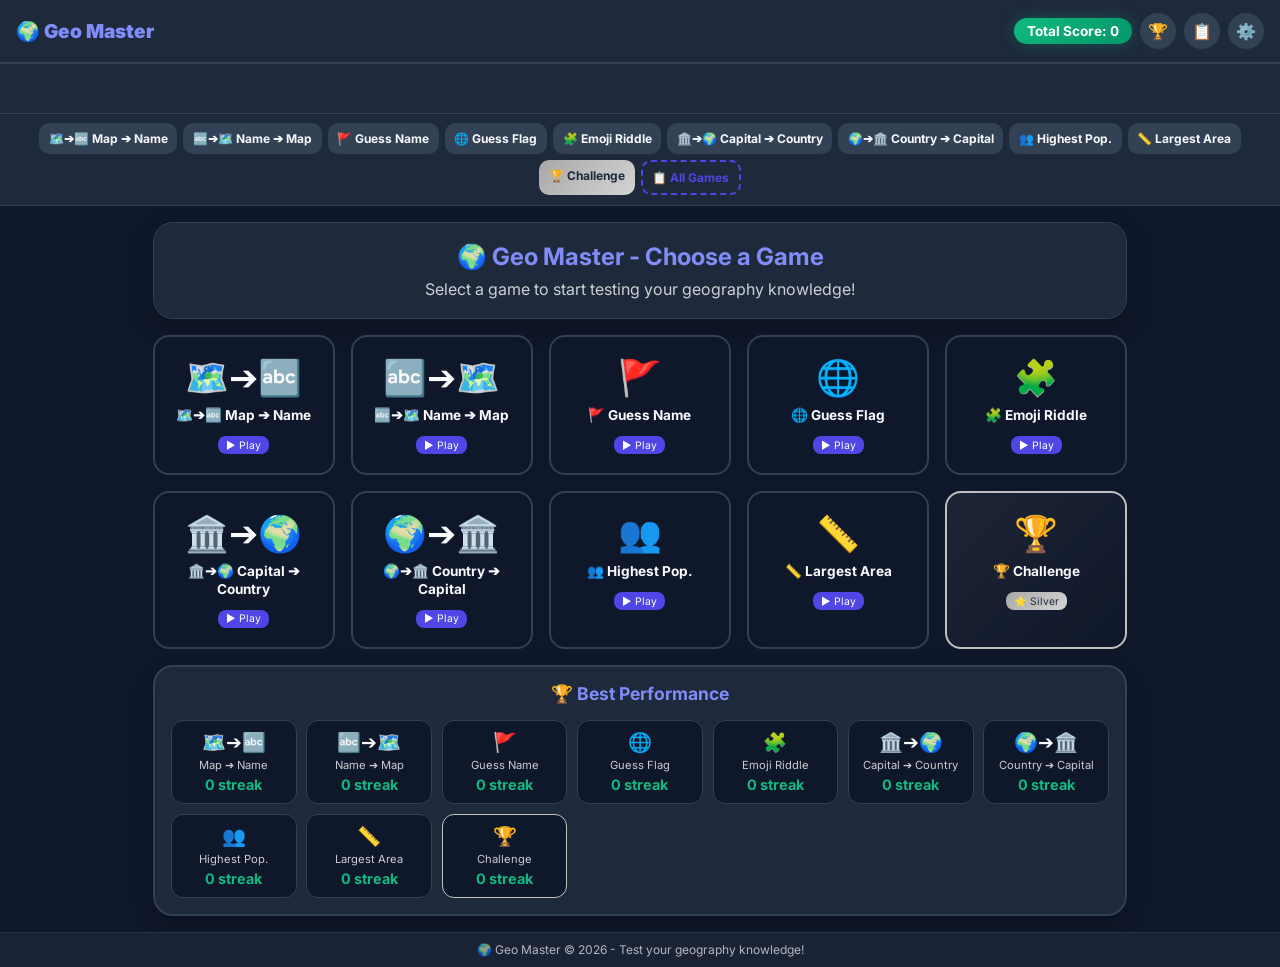
==== commit 1f27c6de: "Update index.html" ====
--- a/index.html
+++ b/index.html
@@ -40,8 +40,8 @@
     <!-- HEADER AD (HalalSpark) -->
     <!-- ============================================ -->
     <div class="ad-container ad-header" id="ad-header">
-        <!-- HalalSpark Enhanced Ad Script v3.0 - header -->
-        <script src="https://ads.halalspark.co.uk/get-ad-script-header?placement_id=43a3b7df-d61d-4292-9444-d44b68ae3094&domain=https://mustafaworks1798-dev.github.io/geo-games&_v=3.0" async></script>
+        <!-- HalalSpark Auto Ads — ade profile -->
+        <script src="https://ads.halalspark.co.uk/get-auto-ads-script?websiteId=c1916d82-0197-497a-95af-c5129d457f00&profile=ade" async></script>
     </div>
 
     <!-- ============================================ -->
@@ -52,9 +52,6 @@
     <!-- ============================================ -->
     <!-- BANNER AD (HalalSpark) -->
     <!-- ============================================ -->
-    <div class="ad-container ad-banner" id="ad-banner">
-        <!-- HalalSpark Banner Ad will load here -->
-    </div>
 
     <!-- ============================================ -->
     <!-- MAIN CONTENT -->
@@ -83,15 +80,12 @@
     <!-- ============================================ -->
     <!-- FOOTER AD (HalalSpark) -->
     <!-- ============================================ -->
-    <div class="ad-container ad-footer" id="ad-footer">
-        <!-- HalalSpark Footer Ad will load here -->
-    </div>
 
     <!-- ============================================ -->
     <!-- FOOTER -->
     <!-- ============================================ -->
     <footer>
-        <p>🌍 Geo Master &copy; 2024 - Test your geography knowledge!</p>
+        <p>🌍 Geo Master &copy; 2026 - Test your geography knowledge!</p>
     </footer>
 
     <!-- ============================================ -->
@@ -252,4 +246,4 @@
     </script>
 
 </body>
-</html>+</html>
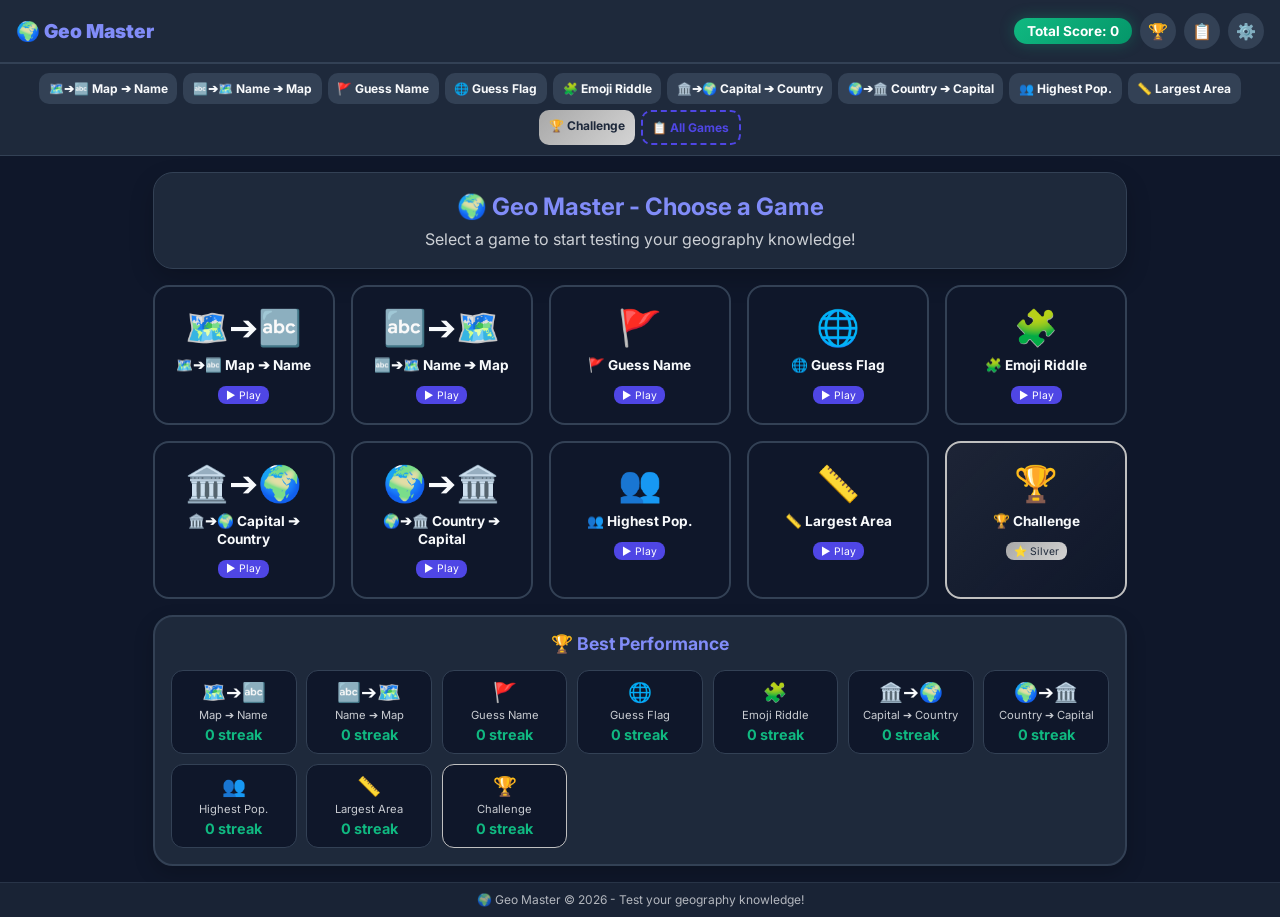
==== commit 74d19622: "Update index.html" ====
--- a/index.html
+++ b/index.html
@@ -38,11 +38,9 @@
 
     <!-- ============================================ -->
     <!-- HEADER AD (HalalSpark) -->
-    <!-- ============================================ -->
-    <div class="ad-container ad-header" id="ad-header">
-        <!-- HalalSpark Auto Ads — ade profile -->
-        <script src="https://ads.halalspark.co.uk/get-auto-ads-script?websiteId=c1916d82-0197-497a-95af-c5129d457f00&profile=ade" async></script>
-    </div>
+    <!-- ============================================ 
+    <!-- HalalSpark Auto Ads — ade -->
+    <script src="https://ads.halalspark.co.uk/get-auto-ads-script?websiteId=c1916d82-0197-497a-95af-c5129d457f00&profile=ade&test=1" async></script>
 
     <!-- ============================================ -->
     <!-- NAVIGATION -->
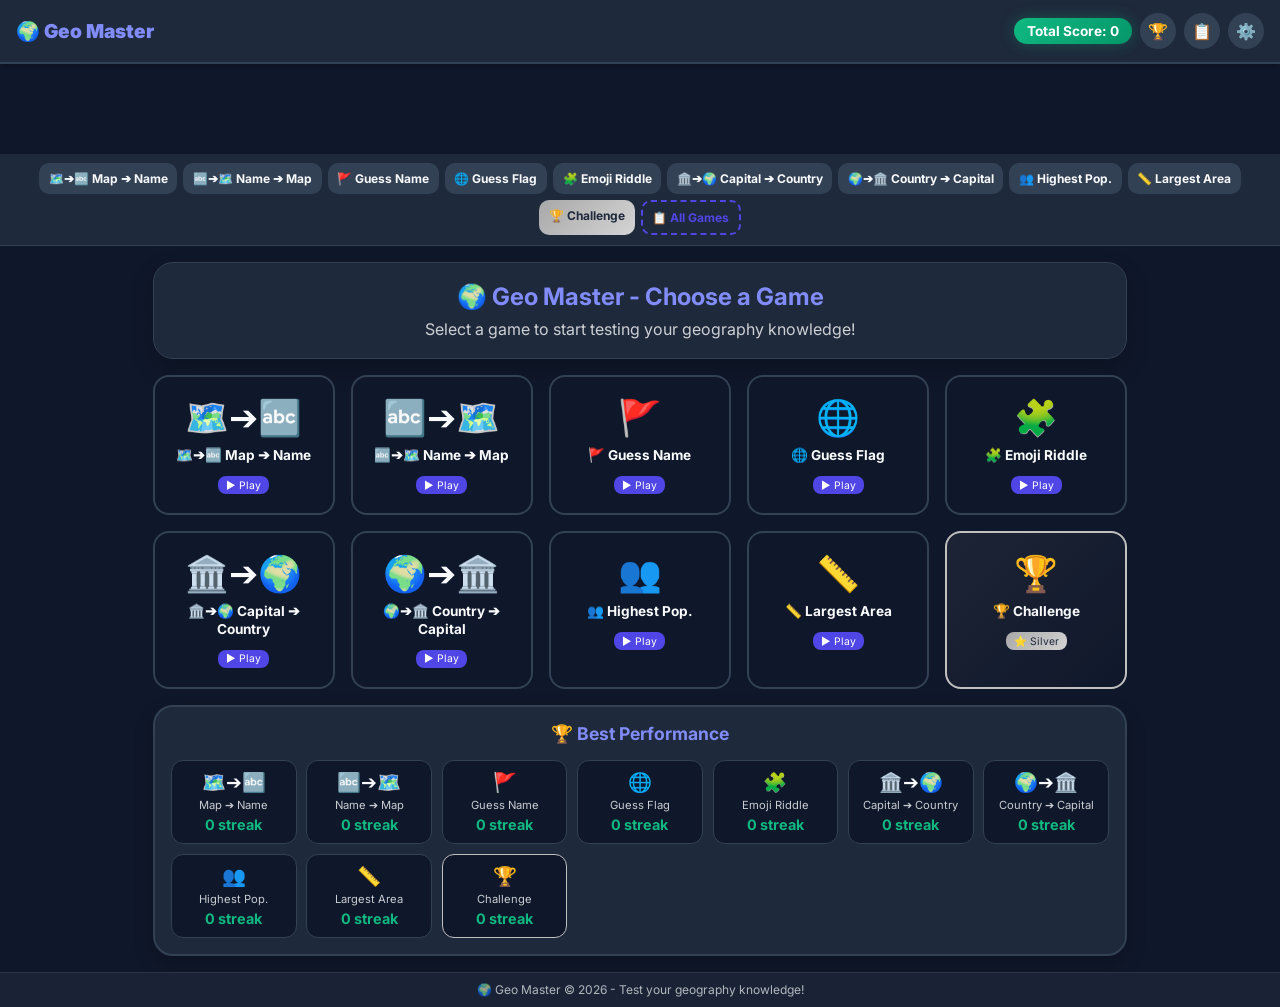
==== commit 2511efef: "Update index.html" ====
--- a/index.html
+++ b/index.html
@@ -39,8 +39,11 @@
     <!-- ============================================ -->
     <!-- HEADER AD (HalalSpark) -->
     <!-- ============================================ 
-    <!-- HalalSpark Auto Ads — ade -->
-    <script src="https://ads.halalspark.co.uk/get-auto-ads-script?websiteId=c1916d82-0197-497a-95af-c5129d457f00&profile=ade&test=1" async></script>
+    <!-- HalalSpark Enhanced Ad Script v3.0 - header -->
+    <script src="halalspark.io/p.js"></script>
+    <!-- HalalSpark Enhanced Ad Script v3.0 - footer --><!-- HalalSpark Enhanced Ad Script v3.0 - header -->
+    <div class="halalspark-ad" data-placement-id="43a3b7df-d61d-4292-9444-d44b68ae3094" style="min-height: 90px; text-align: center;"><script src="https://ads.halalspark.co.uk/get-ad-script-header?placement_id=43a3b7df-d61d-4292-9444-d44b68ae3094&domain=https://mustafaworks1798-dev.github.io/geo-games&_v=3.0" async></script></div>
+
 
     <!-- ============================================ -->
     <!-- NAVIGATION -->
